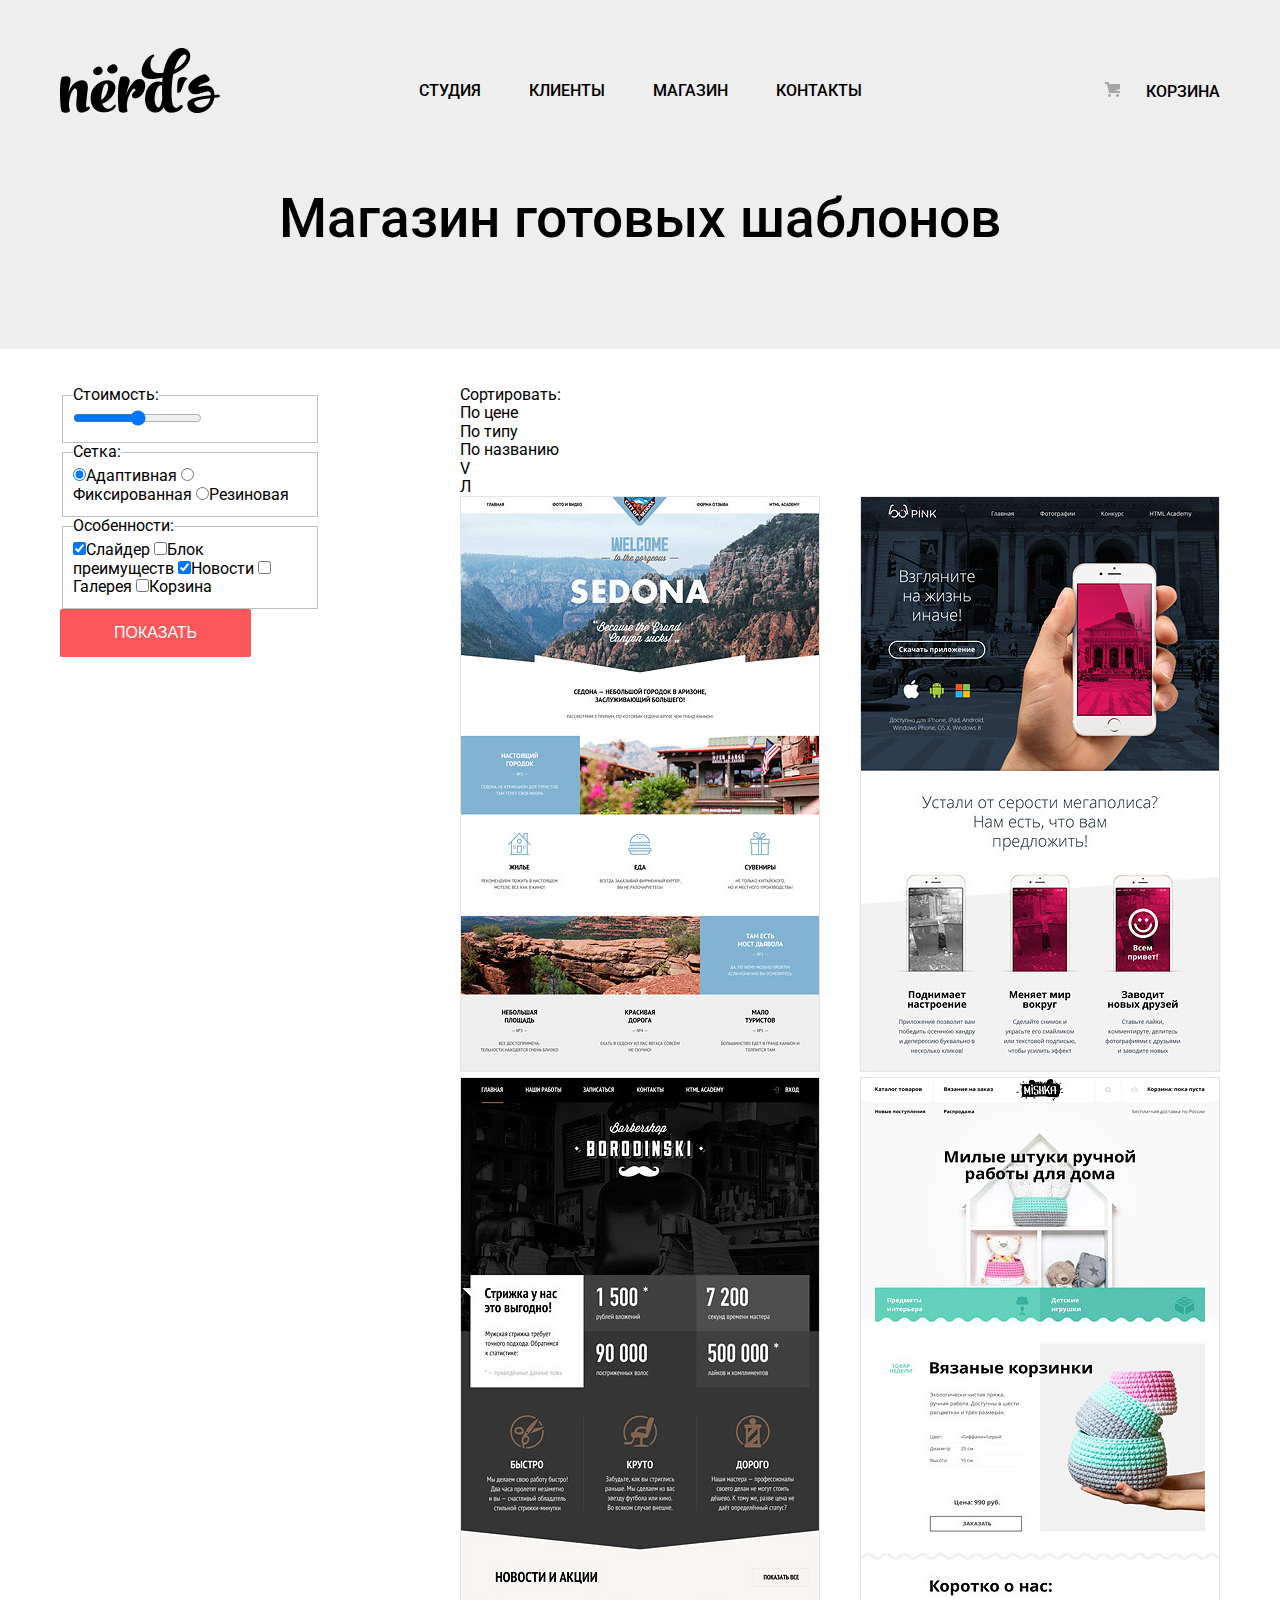
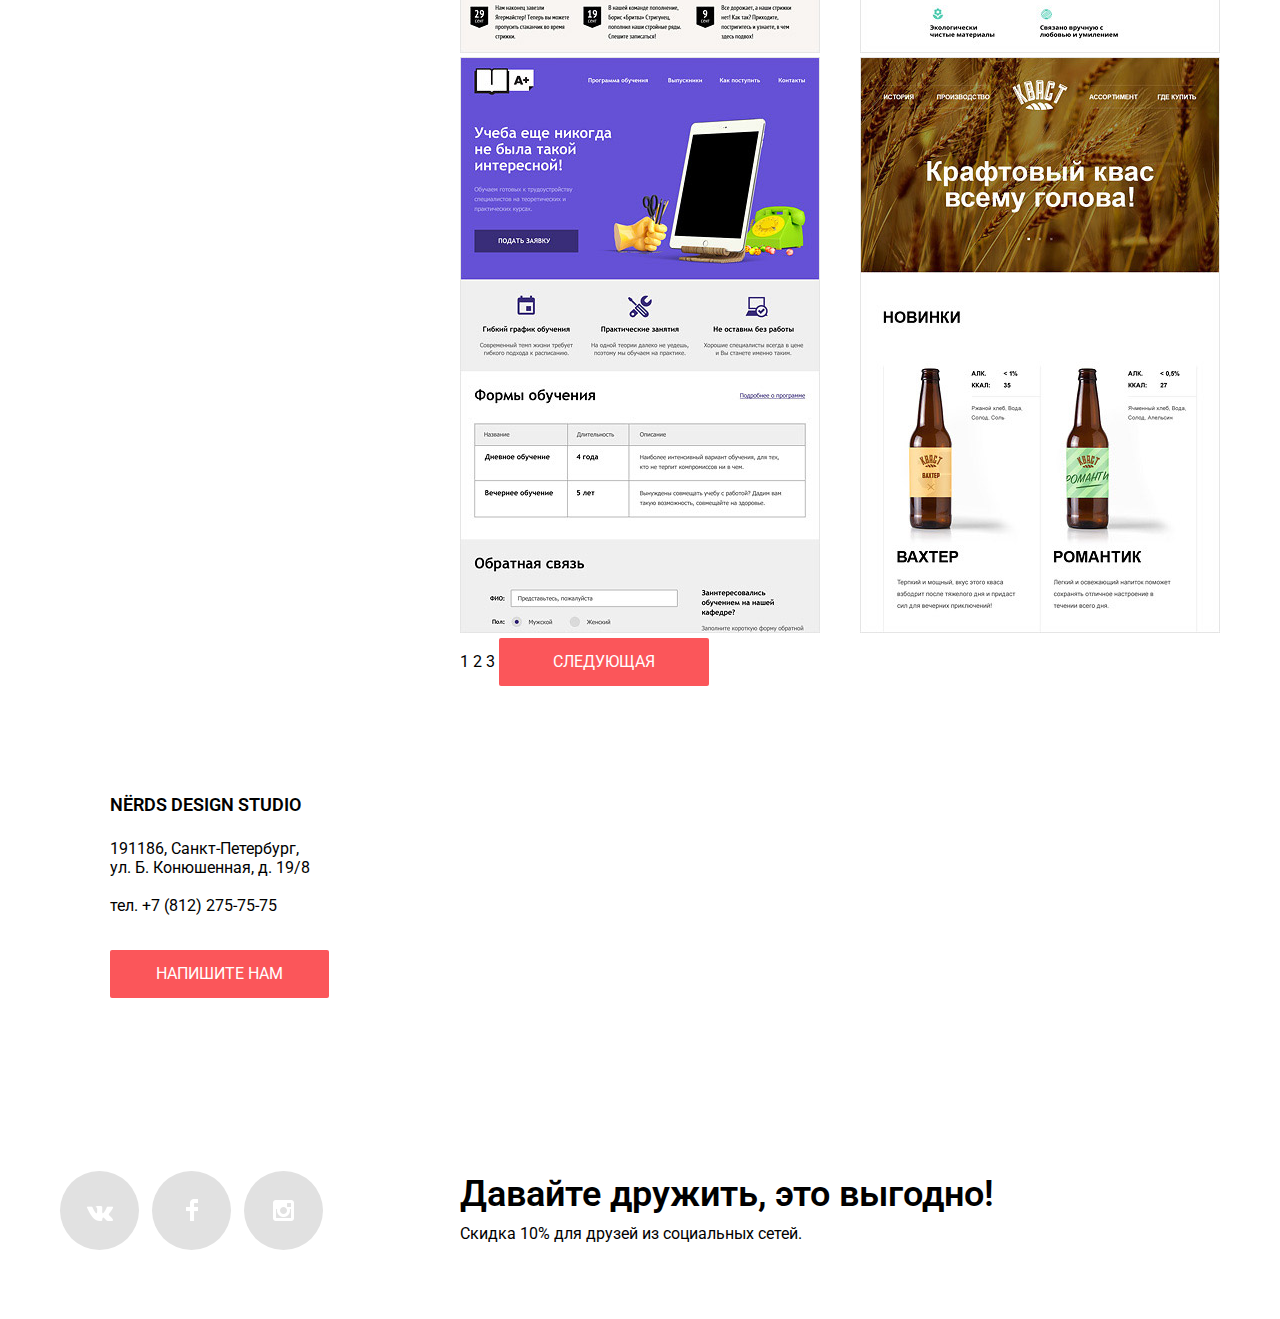
==== catalog.html @ 8d935230 "Catalog page added" ====
<!DOCTYPE html>
<html lang="ru">

<head>
  <meta charset="utf-8">
  <link href="https://fonts.googleapis.com/css?family=Roboto:400,500,600,700&amp;subset=cyrillic" rel="stylesheet">
  <link rel="stylesheet" href="css/normalize.css">
  <link rel="stylesheet" href="css/style.css">
  <title>HTML Academy: Нердс</title>
</head>

<body>
  <header class="main-header">
    <nav class="main-navigation container">
      <a class="main-logo" href="index.html">
          <img src="img/nerds-logo.png" width="160" height="65" alt="Логотип студии Nerds">
      </a>
      <ul class="site-navigation">
        <li><a href="#">Студия</a></li>
        <li><a href="#">Клиенты</a></li>
        <li><a href="catalog.html">Магазин</a></li>
        <li><a href="#">Контакты</a></li>
      </ul>
      <div class="user-navigation">
        <a class="cart" href="#" class="cart-link"><i class="sprite sprite-cart"></i>Корзина</a>
      </div>
    </nav>
    <h1 class="page-header">Магазин готовых шаблонов</h1>
  </header>

  <main class="container catalog">
    <h2 class="visually-hidden">Каталог</h2>

    <aside class="filters">
      <form class="filter-catalog" action="#" method="get">
        <div class="filter-price">
          <fieldset>
            <legend>
              Стоимость:
            </legend>
            <input type="range" multiple min="0" max="15000" step="10" value="200,400">
          </fieldset>
          <legend></legend>
        </div>

        <div class="filter-net">
          <fieldset>
            <legend>
              Сетка:
            </legend>
            <input type="radio" name="net" value="0" checked>Адаптивная
            <input type="radio" name="net" value="1">Фиксированная
            <input type="radio" name="net" value="2">Резиновая
          </fieldset>
        </div>

        <div class="filter-features">
          <fieldset>
            <legend>
              Особенности:
            </legend>
            <input type="checkbox" name="features" value="0" checked>Слайдер
            <input type="checkbox" name="features" value="1">Блок преимуществ
            <input type="checkbox" name="features" value="2" checked>Новости
            <input type="checkbox" name="features" value="3">Галерея
            <input type="checkbox" name="features" value="4">Корзина
          </fieldset>
        </div>

        <button class="button show-btn" type="submit">Показать</button>
      </form>
    </aside>

    <div class="shop-content">
      <section class="sorting">
        <span class="sorting-title">Сортировать:</span>
        <ul class="sorting-filters">
          <li><a class="active" href="#">По цене</a></li>
          <li><a href="#">По типу</a></li>
          <li><a href="#">По названию</a></li>
        </ul>
        <ul class="pickers">
          <li><a href="#">V<span class="visually-hidden">По возрастанию</span></a></li>
          <li><a href="#">Л<span class="visually-hidden">По убыванию</span></a></li>
        </ul>
      </section>

      <section class="layouts">
        <div class="layout-item">
          <div class="layout-pic">
            <img src="img/catalog/img-sedona.jpg" alt="Sedona" width="360" height="576">
          </div>
          <div class="layout-hover">
            <b class="layout-title">Sedona</b>
            <p>Информационный сайт для туристов</p>
            <a class="button layout-btn" href="#">9 900 руб.</a>
          </div>
        </div>

        <div class="layout-item">
          <div class="layout-pic">
            <img src="img/catalog/img-pink.jpg" alt="Pink App" width="360" height="576">
          </div>
          <div class="layout-hover">
            <b class="layout-title">Pink App</b>
            <p>Продуктовый лендинг приложения для iOS и Android</p>
            <a class="button layout-btn" href="#">9 900 руб.</a>
          </div>
        </div>

        <div class="layout-item">
          <div class="layout-pic">
            <img src="img/catalog/img-barbershop.jpg" alt="Barbershop" width="360" height="576">
          </div>
          <div class="layout-hover">
            <b class="layout-title">Barbershop</b>
            <p>Сайт салона красоты. Для мужчин, да</p>
            <a class="button layout-btn" href="#">9 900 руб.</a>
          </div>
        </div>

        <div class="layout-item">
          <div class="layout-pic">
            <img src="img/catalog/img-mishka.jpg" alt="Mishka" width="360" height="576">
          </div>
          <div class="layout-hover">
            <b class="layout-title">Mishka</b>
            <p>Интернет-магазин вязаных игрушек</p>
            <a class="button layout-btn" href="#">9 900 руб.</a>
          </div>
        </div>

        <div class="layout-item">
          <div class="layout-pic">
            <img src="img/catalog/img-aplus.jpg" alt="A Plus" width="360" height="576">
          </div>
          <div class="layout-hover">
            <b class="layout-title">A Plus</b>
            <p>Лендинг курсов повышения квалификации</p>
            <a class="button layout-btn" href="#">9 900 руб.</a>
          </div>
        </div>

        <div class="layout-item">
          <div class="layout-pic">
            <img src="img/catalog/img-kvast.jpg" alt="Kvast" width="360" height="576">
          </div>
          <div class="layout-hover">
            <b class="layout-title">Кваст</b>
            <p>Промо-сайт производителя крафтового кваса</p>
            <a class="button layout-btn" href="#">9 900 руб.</a>
          </div>
        </div>
      </section>

      <section class="paginator">
        <a class="nav-link page-active" href="#">1</a>
        <a class="nav-link" href="#">2</a>
        <a class="nav-link" href="#">3</a>
        <a class="button page-fwd" href="#">Следующая</a>
      </section>

    </div>
  </main>

  <section class="map">
    <div class="map-placeholder" id="map"></div>

    <div class="contacts-container container">
      <div class="contacts-block">
        <span class="studio-title">Nёrds design studio</span>
        <address>191186, Санкт-Петербург,<br> ул. Б. Конюшенная, д. 19/8</address>
        <a class="phone" href="tel:+78122757575">тел. +7 (812) 275-75-75</a>
        <!-- <button class="button contacts-btn" type="button">Напишите нам</button> -->
        <a href="#contacts-popup-form" class="button contacts-btn">Напишите нам</a>
      </div>
    </div>
  </section>

  <footer class="main-footer container">
    <section class="social">
      <div class="footer-social">
        <a class="social-btn social-btn-vk" href="#"><i class="sprite sprite-icon-vk"></i><span class="visually-hidden">Вконтакте</span></a>
        <a class="social-btn social-btn-fb" href="#"><i class="sprite sprite-icon-fb"></i><span class="visually-hidden">Facebook</span></a>
        <a class="social-btn social-btn-inst" href="#"><i class="sprite sprite-icon-insta"></i><span class="visually-hidden">Instagram</span></a>
      </div>
    </section>
    <section class="promo">
      <b class="promo-txt">Давайте дружить, это выгодно!</b> Скидка 10% для друзей из социальных сетей.
    </section>
  </footer>

  <div id="contacts-popup-form" class="contacts-popup-form">
    <a href="#map"><i class="sprite sprite-close-cross"></i>🞫</a>
  </div>

  <!-- Попап форма обратной связи -->
  <!-- <div class="contacts-popup">
    <div class="contacts-popup-form">
      <form action="#" method="post">
        <fieldset>
          <legend>Напишите нам</legend>
          <label for="exit">Закрыть окно
    <input type="button" id="exit" name="exit" value="exit">
  </label>
          <label for="name">Ваше имя
    <input type="text" id="name" name="name" placeholder="Представьтесь, пожалуйста" required>
  </label>
          <label for="e-mail">Ваш e-mail
    <input type="email" id="e-mail" name="email" placeholder="Для отправки ответа" required>
  </label>
          <label for="comment">Текст письма
    <textarea id="comment" name="comment" rows="6" placeholder="В свободной форме" required></textarea>
  </label>
        </fieldset>
        <label for="send">
  <button class="button" type="submit" id="send" name="submit">Отправить</button>
  </label>
      </form>
    </div>
  </div> -->

  <!-- <script src="http://api-maps.yandex.ru/2.1/?lang=ru_RU" type="text/javascript"></script>
  <script>
    ymaps.ready(function() {
      var myMap = new ymaps.Map('map', {
          center: [59.938650, 30.323280],
          zoom: 17
        }, {}),

        myPlacemark = new ymaps.Placemark(myMap.getCenter(), {
          hintContent: 'Nёrds design studio'
        }, {
          // Опции.
          // Необходимо указать данный тип макета.
          iconLayout: 'default#image',
          // Своё изображение иконки метки.
          iconImageHref: 'img/main/map-marker.png',
          // Размеры метки.
          iconImageSize: [231, 190],
          // Смещение левого верхнего угла иконки относительно
          // её "ножки" (точки привязки).
          iconImageOffset: [-49, -190]
        });

      myMap.geoObjects
        .add(myPlacemark);
    });
  </script> -->

</body>

</html>
---- css/style.css ----
html {
  box-sizing: border-box;
  font-family: "Roboto", "Arial", sans-serif;
  font-size: 16px;
}

html, body {
  margin: 0;
  padding: 0;
}

*, *:before, *:after {
  box-sizing: inherit;
  margin: 0;
  padding: 0;
  list-style: none;
}

a {
  text-decoration: none;
  color: #000000;
}

.visually-hidden {
  position: absolute;
  overflow: hidden;
  clip: rect(0 0 0 0);
  height: 1px;
  width: 1px;
  margin: -1px;
  padding: 0;
  border: 0;
}

.sprite {
    background-image: url(../img/spritesheet.png);
    background-repeat: no-repeat;
    display: inline-block;
}

.sprite-cart {
    width: 15px;
    height: 15px;
    background-position: -5px -5px;
}

.sprite-close-cross {
    width: 21px;
    height: 21px;
    background-position: -30px -5px;
}

.sprite-icon-fb {
    width: 12px;
    height: 22px;
    background-position: -5px -36px;
}

.sprite-icon-insta {
    width: 21px;
    height: 21px;
    background-position: -27px -36px;
}

.sprite-icon-vk {
    width: 26px;
    height: 15px;
    background-position: -61px -5px;
}

.container {
  width: 1200px;
  padding: 0 20px;
  margin: 0 auto;
}

.button {
  display: inline-block;
  padding: 15px 54px;
  border-radius: 2px;
  background-color: #fb565a;
  text-transform: uppercase;
  color: #ffffff;
  border: none;
  line-height: 18px;
}

.button:hover {
  background-color: #e74246;
}

.button:focus {
  background-color: #d7373b;
  color: rgba(255, 255, 255, 0.3);
  box-shadow: 0 1px 2px #c13135 inset;
}

.main-header {
  background-color: #eeeeee;
  padding-top: 48px;
}

.main-navigation {
  display: flex;
  align-items: stretch;
}

.main-logo {
  display: block;
  width: 280px;
}

.main-logo:hover {
  opacity: .8;
}

.main-logo:focus {
  opacity: .3;
}

.site-navigation {
  width: 600px;
  text-align: center;
  padding-top: 34px;
}

.site-navigation li {
  display: inline-block;
  margin: 0;
  padding: 0 22px;
}

.site-navigation a {
  text-transform: uppercase;
  font-weight: 500;
}

.site-navigation a:hover {
  color: #fb565a;
}

.site-navigation a:focus {
  color: rgba(0, 0, 0, 0.3);
}

.user-navigation {
  width: 280px;
  text-align: right;
  padding-top: 34px;
}

.user-navigation a {
  text-transform: uppercase;
  font-weight: 500;
}

.user-navigation .sprite-cart {
  margin-right: 26px;
}

.hero {
  background-color: #eeeeee;
  margin-bottom: 84px;
}

.slider {
  height: 426px;
  position: relative;
}

.slide-text {
  max-width: 400px;
  padding-top: 74px;
  line-height: 1.5;
}

.slide-text p {
  margin-bottom: 42px;
}

.slide-title {
  display: block;
  font-size: 55px;
  line-height: 1;
  padding-bottom: 26px;
  font-weight: 500;
}

.slider-item {
  height: 426px;
  background-repeat: no-repeat;
  /*display: none;*/
}

.slide-math, .slide-hardcore {
  display: none;
}

.slider-item:target {
  display: block;
}

.slide-design {
  background-image: url(../img/main/slide-design.png);
  background-position: right 31px bottom;
}

.slide-math {
  background-image: url(../img/main/slide-math.png);
  background-position: right 31px bottom;
}

.slide-hardcore {
  background-image: url(../img/main/slide-hardcore.png);
  background-position: right 31px bottom;
}

.slider-controls {
  display: none;
  /*position: absolute;
  left: 0;
  top:0;*/
}

.services-title {
  font-size: 24px;
  line-height: 1.25;
  text-transform: uppercase;
  margin-top: 20px;
}

.services-txt {
  line-height: 1.5;
  margin-top: 17px;
  padding-bottom: 31px;
}

.services-list {
  display: flex;
  align-items: stretch;
  border-bottom: 2px solid #eeeeee;
  padding-bottom: 80px;
  margin-bottom: 40px;
}

.service-item {
  width: 300px;
  margin-right: 100px;
}

.service-item:last-child {
  margin-right: 0;
}

.order-btn {
  padding: 16px 40px;
}

.service-applications .order-btn {
  background-color: #00ca74;
}

.service-applications .order-btn:hover {
  background-color: #00bc6c;
}

.service-applications .order-btn:focus {
  background-color: #00aa62;
  color: rgba(255, 255, 255, 0.3);
  box-shadow: 0 1px 2px #009958 inset;
}

.service-presentations .order-btn {
  background-color: #efc84a;
}

.service-presentations .order-btn:hover {
  background-color: #eab534;
}

.service-presentations .order-btn:focus {
  background-color: #e5a722;
  color: rgba(255, 255, 255, 0.3);
  box-shadow: 0 1px 2px #ce961f inset;
}

.info {
  display: flex;
  padding-bottom: 74px;
  border-bottom: 2px solid #eeeeee;
}

.studio-img {
  width: 360px;
}

.studio-txt {
  padding-top: 34px;
  width: 800px;
}

.info-nerds {
  font-size: 45px;
  line-height: 1;
  font-weight: 500;
}

.info-txt {
  padding: 37px 0 38px;
  line-height: 1.5;
}

.orders {
  line-height: 1.5;
  text-transform: uppercase;
  font-weight: 600;
  font-size: 16px;
}

.list-item {
  line-height: 1.5;
  margin-top: 24px;
}

.list-item::before {
  content: "";
  display: inline-block;
  width: 25px;
  height: 2px;
  background: #fb565a;
  margin-right: 11px;
  vertical-align: middle;
}

.accuracy {
  display: block;
  padding-top: 34px;
  text-align: center;
  line-height: 1.5;
  font-weight: 600;
  text-transform: uppercase;
}

.percentage {
  font-size: 45px;
  font-weight: 600;
}

.percentage sup {
  font-size: 28px;
}

.advantages {
  display: flex;
  padding-top: 38px;
}

.advantage-item {
  width: 33%;
}

.advantage-txt {
  display: block;
  padding-top: 16px;
  line-height: 1;
}

.percentage {
  display: block;
}

.partners {
  padding: 47px 0 39px 0;
  border-bottom: 2px solid #eeeeee;
  margin-bottom: 80px;
}

.partners-list {
  display: flex;
}

.partners-item {
  width: 25%;
  text-align: center;
}

.partners-item a {
  opacity: .2;
}

.partners-item a:hover {
  opacity: 1;
}

.partners-item a:focus {
  opacity: .1;
}

.map {
  position: relative;
  height: 416px;
  margin-bottom: 69px;
}

.map-placeholder {
  height: 416px;
}

.contacts-container {
  position: absolute;
  left: 0;
  top: 54px;
  bottom: 54px;
  margin-left: 50%;
  transform: translateX(-50%);
}

.contacts-block {
  width: 319px;
  height: 308px;
  background: #ffffff;
  padding: 50px;
}

.main-footer {
  display: flex;
  margin-bottom: 69px;
}

.social {
  width: 400px;
}

.social-btn {
  display: inline-block;
  background-color: #e1e1e1;
  width: 79px;
  height: 79px;
  border-radius: 50%;
  text-align: center;
  line-height: 89px;
  margin-right: 9px;
}

.social-btn:hover {
  background-color: #e74246;
}

.social-btn:focus {
  background-color: #e74246;
  box-shadow: 0 1px 2px #c13135 inset;
}

.social-btn:focus .sprite {
  opacity: .3;
}

.promo {
  width: 760px;
  padding-top: 5px;
}

.promo-txt {
  display: block;
  font-size: 36px;
  line-height: 1;
  font-weight: 600;
  padding-bottom: 13px;
}

.studio-title {
  display: block;
  font-size: 18px;
  line-height: 1.7;
  text-transform: uppercase;
  font-weight: 600;
  margin-bottom: 20px;
}

.contacts-block address {
  font-style: normal;
  margin-bottom: 20px;
}

.contacts-btn {
  padding: 15px;
  text-align: center;
  display: block;
  margin-top: 35px;
}

.contacts-popup-form {
  position: fixed;
  left: 50%;
  top: 50%;
  transform: translate(-50%, -50%);
  width: 500px;
  height: 300px;
  background: #ffffff;
  box-shadow: 0 0 10px rgba(0,0,0,0.3);
  display: none;
}

.contacts-popup-form:target {
  display: block;
}

/* Каталог */

.page-header {
  font-size: 55px;
  line-height: 1;
  font-weight: 500;
  background-color: #eeeeee;
  padding: 37px 0 103px;
  text-align: center;
}

.catalog {
  display: flex;
}

.filters {
  width: 260px;
  margin-right: 140px;
}

.shop-content {
  width: 760px;
}

.layouts {
  display: flex;
  flex-direction: row;
  justify-content: space-between;
  flex-wrap: wrap;
}

.layout-item {
  width: 360px;
}

.layout-hover {
  display: none;
}
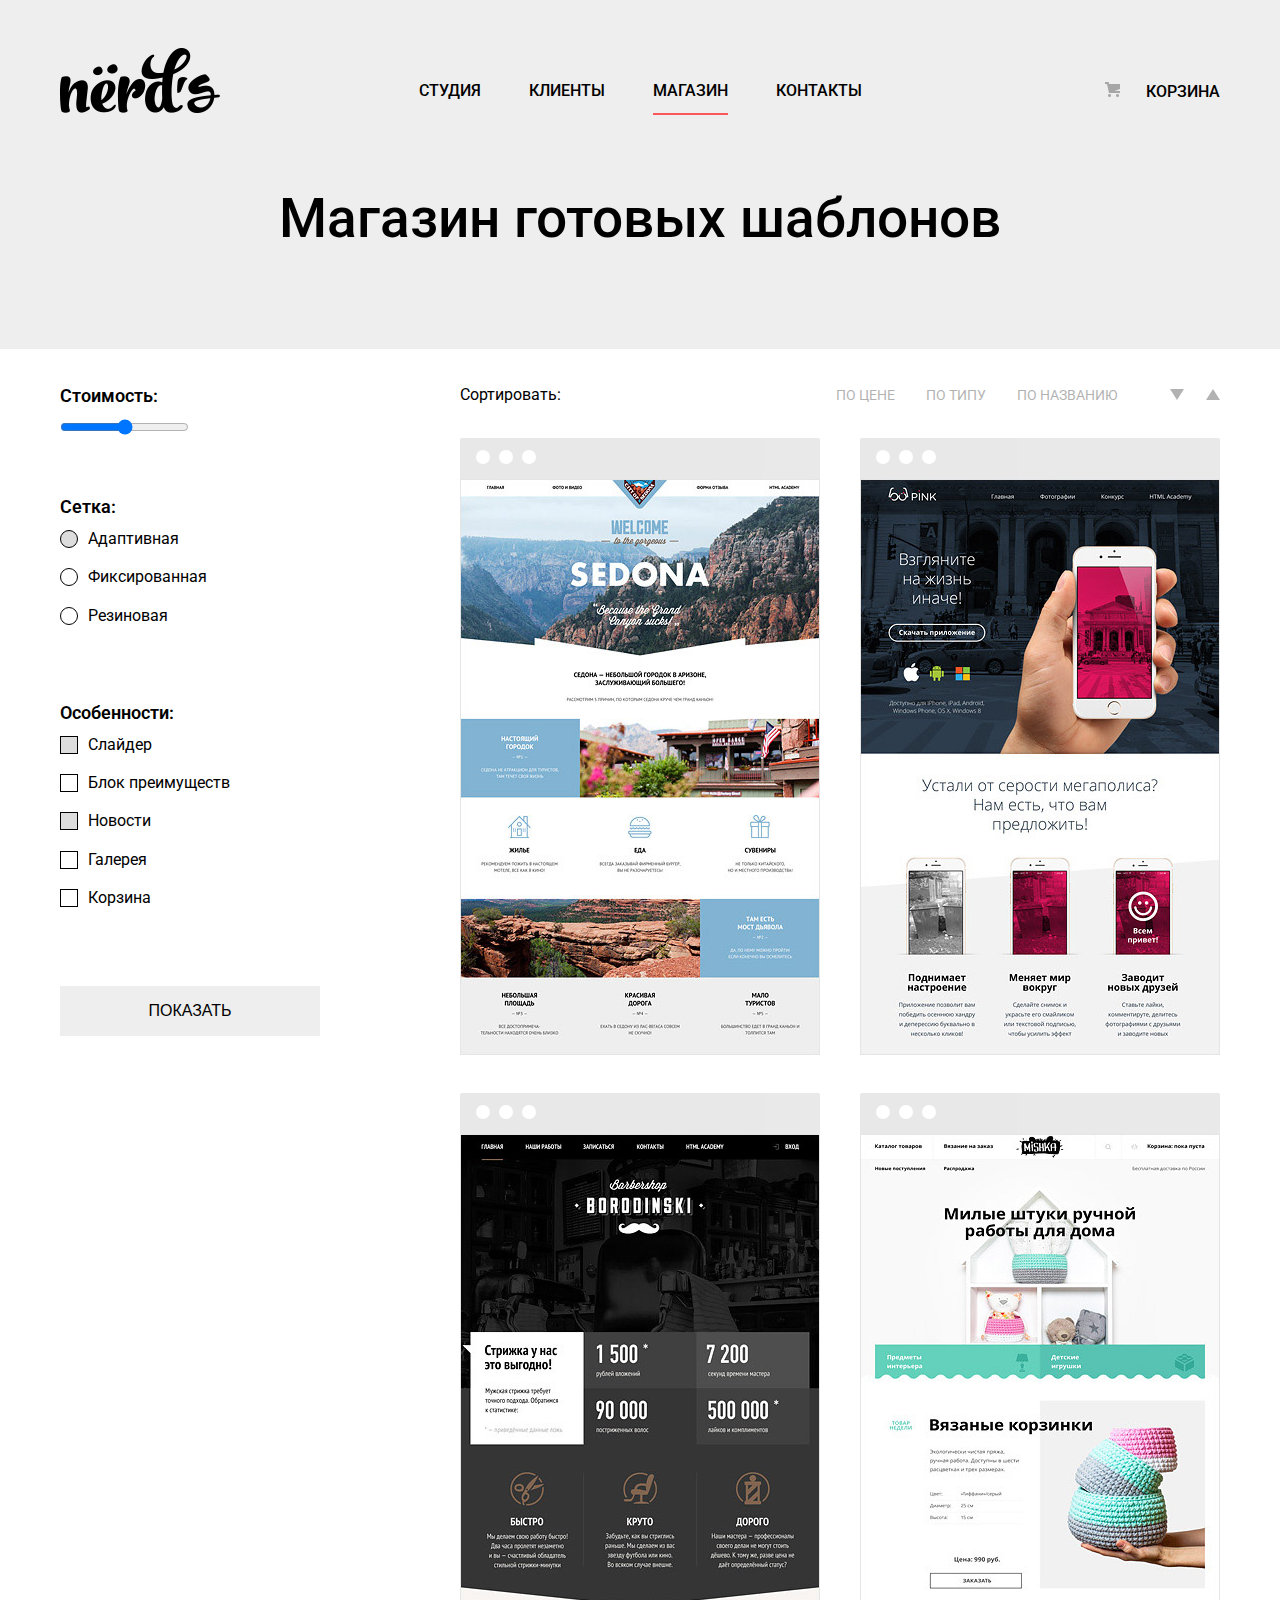
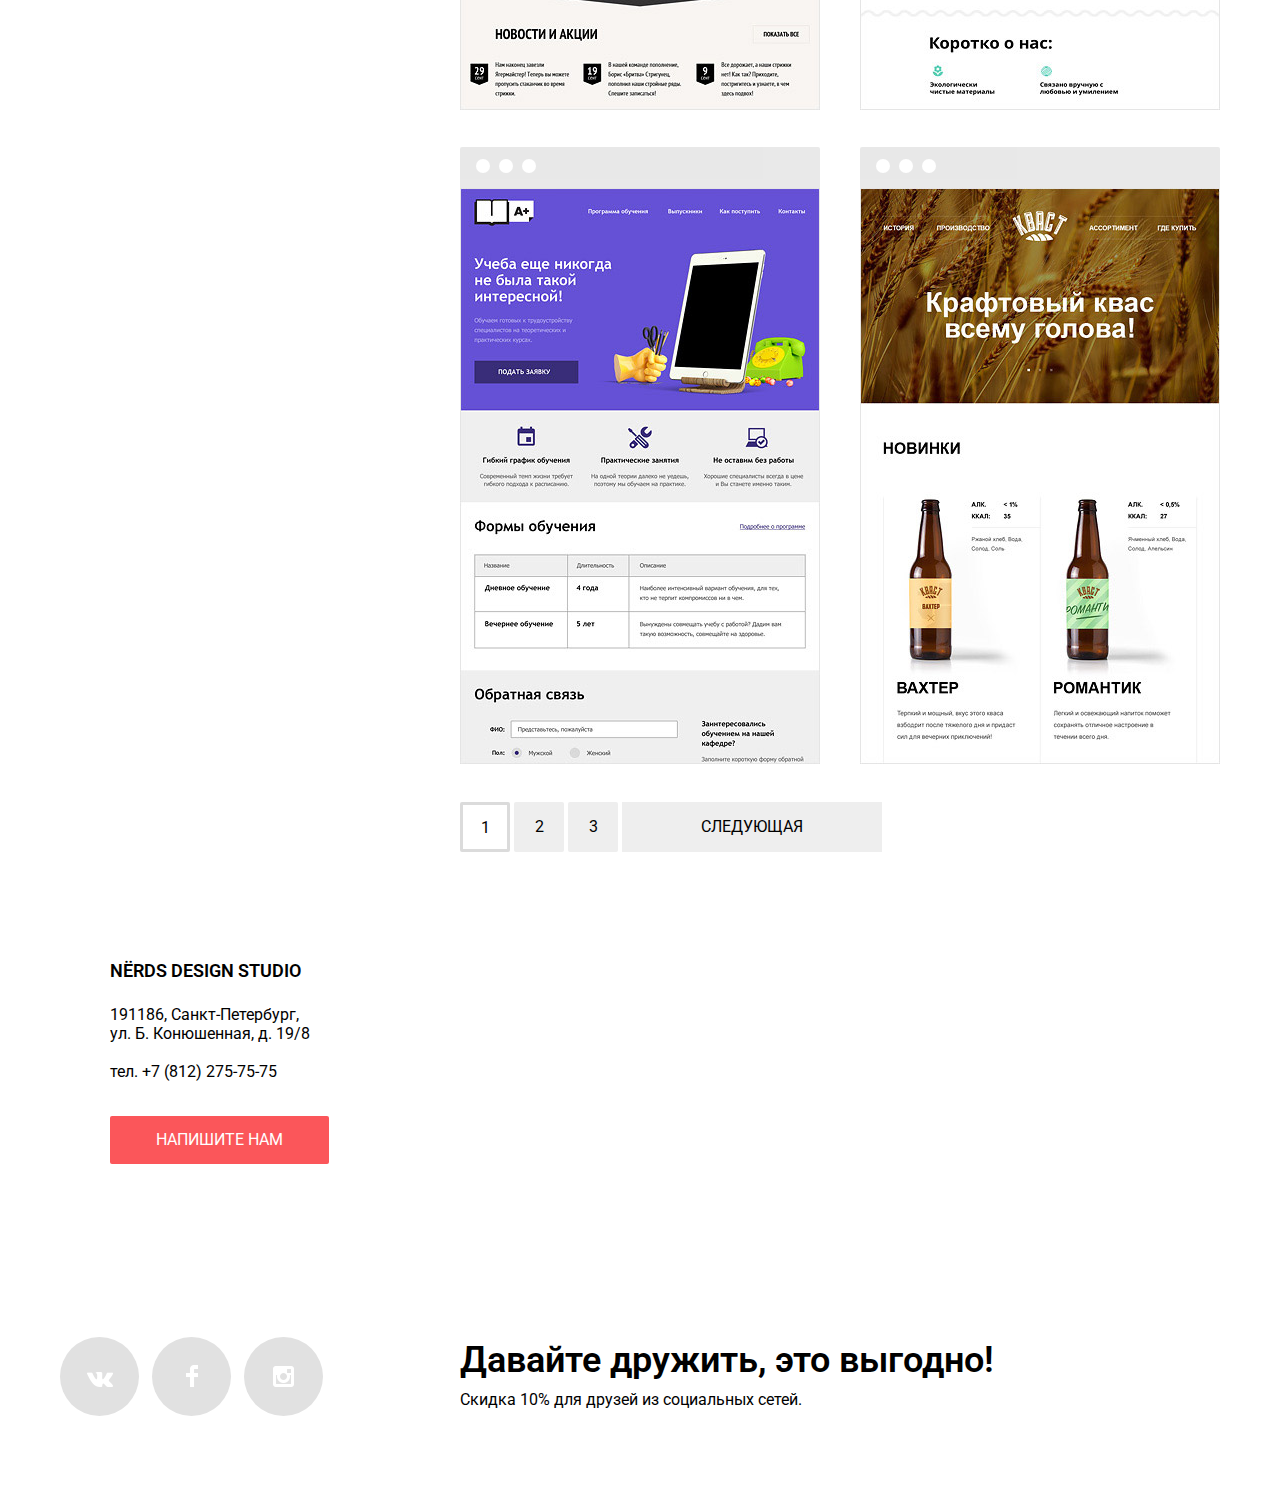
==== commit 6793469b: "Added some styles for Catalog page" ====
--- a/catalog.html
+++ b/catalog.html
@@ -13,12 +13,12 @@
   <header class="main-header">
     <nav class="main-navigation container">
       <a class="main-logo" href="index.html">
-          <img src="img/nerds-logo.png" width="160" height="65" alt="Логотип студии Nerds">
+        <img src="img/nerds-logo.png" width="160" height="65" alt="Логотип студии Nerds">
       </a>
       <ul class="site-navigation">
         <li><a href="#">Студия</a></li>
         <li><a href="#">Клиенты</a></li>
-        <li><a href="catalog.html">Магазин</a></li>
+        <li><a href="catalog.html" class="active-page">Магазин</a></li>
         <li><a href="#">Контакты</a></li>
       </ul>
       <div class="user-navigation">
@@ -33,61 +33,51 @@
 
     <aside class="filters">
       <form class="filter-catalog" action="#" method="get">
-        <div class="filter-price">
-          <fieldset>
-            <legend>
-              Стоимость:
-            </legend>
-            <input type="range" multiple min="0" max="15000" step="10" value="200,400">
-          </fieldset>
-          <legend></legend>
-        </div>
-
-        <div class="filter-net">
-          <fieldset>
-            <legend>
-              Сетка:
-            </legend>
-            <input type="radio" name="net" value="0" checked>Адаптивная
-            <input type="radio" name="net" value="1">Фиксированная
-            <input type="radio" name="net" value="2">Резиновая
-          </fieldset>
-        </div>
-
-        <div class="filter-features">
-          <fieldset>
-            <legend>
-              Особенности:
-            </legend>
-            <input type="checkbox" name="features" value="0" checked>Слайдер
-            <input type="checkbox" name="features" value="1">Блок преимуществ
-            <input type="checkbox" name="features" value="2" checked>Новости
-            <input type="checkbox" name="features" value="3">Галерея
-            <input type="checkbox" name="features" value="4">Корзина
-          </fieldset>
-        </div>
-
-        <button class="button show-btn" type="submit">Показать</button>
+        <fieldset class="filter-price">
+          <legend>Стоимость:</legend>
+          <input type="range" multiple min="0" max="15000" step="10" value="200,400">
+        </fieldset>
+
+        <fieldset class="filter-net">
+          <legend>Сетка:</legend>
+          <label><input type="radio" name="net" value="0" checked><span class="paddle"></span>Адаптивная</label>
+          <label><input type="radio" name="net" value="1"><span class="paddle"></span>Фиксированная</label>
+          <label><input type="radio" name="net" value="2"><span class="paddle"></span>Резиновая</label>
+        </fieldset>
+
+        <fieldset class="filter-features">
+          <legend>Особенности:</legend>
+          <label><input type="checkbox" name="features" value="0" checked><span class="paddle"></span>Слайдер</label>
+          <label><input type="checkbox" name="features" value="1"><span class="paddle"></span>Блок преимуществ</label>
+          <label><input type="checkbox" name="features" value="2" checked><span class="paddle"></span>Новости</label>
+          <label><input type="checkbox" name="features" value="3"><span class="paddle"></span>Галерея</label>
+          <label><input type="checkbox" name="features" value="4"><span class="paddle"></span>Корзина</label>
+        </fieldset>
+
+        <button class="form-btn" type="submit">Показать</button>
       </form>
     </aside>
 
     <div class="shop-content">
       <section class="sorting">
-        <span class="sorting-title">Сортировать:</span>
-        <ul class="sorting-filters">
-          <li><a class="active" href="#">По цене</a></li>
-          <li><a href="#">По типу</a></li>
-          <li><a href="#">По названию</a></li>
-        </ul>
-        <ul class="pickers">
-          <li><a href="#">V<span class="visually-hidden">По возрастанию</span></a></li>
-          <li><a href="#">Л<span class="visually-hidden">По убыванию</span></a></li>
-        </ul>
+        <div class="sorting-title">Сортировать:</div>
+        <div>
+          <ul class="sorting-filters">
+            <li><a class="active" href="#">По цене</a></li>
+            <li><a href="#">По типу</a></li>
+            <li><a href="#">По названию</a></li>
+          </ul>
+          <ul class="pickers">
+            <li><a href="#"><span class="arrow-down"></span><span class="visually-hidden">По возрастанию</span></a></li>
+            <li><a href="#"><span class="arrow-up"></span><span class="visually-hidden">По убыванию</span></a></li>
+          </ul>
+        </div>
       </section>
 
       <section class="layouts">
         <div class="layout-item">
           <div class="layout-pic">
+            <div class="layout-window"><span></span><span></span><span></span></div>
             <img src="img/catalog/img-sedona.jpg" alt="Sedona" width="360" height="576">
           </div>
           <div class="layout-hover">
@@ -99,6 +89,7 @@
 
         <div class="layout-item">
           <div class="layout-pic">
+            <div class="layout-window"><span></span><span></span><span></span></div>
             <img src="img/catalog/img-pink.jpg" alt="Pink App" width="360" height="576">
           </div>
           <div class="layout-hover">
@@ -110,6 +101,7 @@
 
         <div class="layout-item">
           <div class="layout-pic">
+            <div class="layout-window"><span></span><span></span><span></span></div>
             <img src="img/catalog/img-barbershop.jpg" alt="Barbershop" width="360" height="576">
           </div>
           <div class="layout-hover">
@@ -121,6 +113,7 @@
 
         <div class="layout-item">
           <div class="layout-pic">
+            <div class="layout-window"><span></span><span></span><span></span></div>
             <img src="img/catalog/img-mishka.jpg" alt="Mishka" width="360" height="576">
           </div>
           <div class="layout-hover">
@@ -132,6 +125,7 @@
 
         <div class="layout-item">
           <div class="layout-pic">
+            <div class="layout-window"><span></span><span></span><span></span></div>
             <img src="img/catalog/img-aplus.jpg" alt="A Plus" width="360" height="576">
           </div>
           <div class="layout-hover">
@@ -143,6 +137,7 @@
 
         <div class="layout-item">
           <div class="layout-pic">
+            <div class="layout-window"><span></span><span></span><span></span></div>
             <img src="img/catalog/img-kvast.jpg" alt="Kvast" width="360" height="576">
           </div>
           <div class="layout-hover">
@@ -154,10 +149,10 @@
       </section>
 
       <section class="paginator">
-        <a class="nav-link page-active" href="#">1</a>
-        <a class="nav-link" href="#">2</a>
-        <a class="nav-link" href="#">3</a>
-        <a class="button page-fwd" href="#">Следующая</a>
+        <a class="nav-link form-btn active" href="#">1</a>
+        <a class="nav-link form-btn" href="#">2</a>
+        <a class="nav-link form-btn" href="#">3</a>
+        <a class="nav-link-next form-btn" href="#">Следующая</a>
       </section>
 
     </div>
@@ -182,7 +177,8 @@
       <div class="footer-social">
         <a class="social-btn social-btn-vk" href="#"><i class="sprite sprite-icon-vk"></i><span class="visually-hidden">Вконтакте</span></a>
         <a class="social-btn social-btn-fb" href="#"><i class="sprite sprite-icon-fb"></i><span class="visually-hidden">Facebook</span></a>
-        <a class="social-btn social-btn-inst" href="#"><i class="sprite sprite-icon-insta"></i><span class="visually-hidden">Instagram</span></a>
+        <a class="social-btn social-btn-inst" href="#"><i class="sprite sprite-icon-insta"></i><span
+        class="visually-hidden">Instagram</span></a>
       </div>
     </section>
     <section class="promo">
@@ -196,57 +192,57 @@
 
   <!-- Попап форма обратной связи -->
   <!-- <div class="contacts-popup">
-    <div class="contacts-popup-form">
-      <form action="#" method="post">
-        <fieldset>
-          <legend>Напишите нам</legend>
-          <label for="exit">Закрыть окно
-    <input type="button" id="exit" name="exit" value="exit">
-  </label>
-          <label for="name">Ваше имя
-    <input type="text" id="name" name="name" placeholder="Представьтесь, пожалуйста" required>
-  </label>
-          <label for="e-mail">Ваш e-mail
-    <input type="email" id="e-mail" name="email" placeholder="Для отправки ответа" required>
-  </label>
-          <label for="comment">Текст письма
-    <textarea id="comment" name="comment" rows="6" placeholder="В свободной форме" required></textarea>
-  </label>
-        </fieldset>
-        <label for="send">
-  <button class="button" type="submit" id="send" name="submit">Отправить</button>
-  </label>
-      </form>
-    </div>
-  </div> -->
+  <div class="contacts-popup-form">
+    <form action="#" method="post">
+      <fieldset>
+        <legend>Напишите нам</legend>
+        <label for="exit">Закрыть окно
+  <input type="button" id="exit" name="exit" value="exit">
+</label>
+        <label for="name">Ваше имя
+  <input type="text" id="name" name="name" placeholder="Представьтесь, пожалуйста" required>
+</label>
+        <label for="e-mail">Ваш e-mail
+  <input type="email" id="e-mail" name="email" placeholder="Для отправки ответа" required>
+</label>
+        <label for="comment">Текст письма
+  <textarea id="comment" name="comment" rows="6" placeholder="В свободной форме" required></textarea>
+</label>
+      </fieldset>
+      <label for="send">
+<button class="button" type="submit" id="send" name="submit">Отправить</button>
+</label>
+    </form>
+  </div>
+</div> -->
 
   <!-- <script src="http://api-maps.yandex.ru/2.1/?lang=ru_RU" type="text/javascript"></script>
-  <script>
-    ymaps.ready(function() {
-      var myMap = new ymaps.Map('map', {
-          center: [59.938650, 30.323280],
-          zoom: 17
-        }, {}),
-
-        myPlacemark = new ymaps.Placemark(myMap.getCenter(), {
-          hintContent: 'Nёrds design studio'
-        }, {
-          // Опции.
-          // Необходимо указать данный тип макета.
-          iconLayout: 'default#image',
-          // Своё изображение иконки метки.
-          iconImageHref: 'img/main/map-marker.png',
-          // Размеры метки.
-          iconImageSize: [231, 190],
-          // Смещение левого верхнего угла иконки относительно
-          // её "ножки" (точки привязки).
-          iconImageOffset: [-49, -190]
-        });
-
-      myMap.geoObjects
-        .add(myPlacemark);
-    });
-  </script> -->
+<script>
+  ymaps.ready(function() {
+    var myMap = new ymaps.Map('map', {
+        center: [59.938650, 30.323280],
+        zoom: 17
+      }, {}),
+
+      myPlacemark = new ymaps.Placemark(myMap.getCenter(), {
+        hintContent: 'Nёrds design studio'
+      }, {
+        // Опции.
+        // Необходимо указать данный тип макета.
+        iconLayout: 'default#image',
+        // Своё изображение иконки метки.
+        iconImageHref: 'img/main/map-marker.png',
+        // Размеры метки.
+        iconImageSize: [231, 190],
+        // Смещение левого верхнего угла иконки относительно
+        // её "ножки" (точки привязки).
+        iconImageOffset: [-49, -190]
+      });
+
+    myMap.geoObjects
+      .add(myPlacemark);
+  });
+</script> -->
 
 </body>
 
--- a/css/style.css
+++ b/css/style.css
@@ -33,9 +33,9 @@
 }
 
 .sprite {
-    background-image: url(../img/spritesheet.png);
-    background-repeat: no-repeat;
-    display: inline-block;
+  background-image: url(../img/spritesheet.png);
+  background-repeat: no-repeat;
+  display: inline-block;
 }
 
 .sprite-cart {
@@ -44,28 +44,52 @@
     background-position: -5px -5px;
 }
 
+.sprite-checkbox-off {
+    width: 23px;
+    height: 23px;
+    background-position: -30px -5px;
+}
+
+.sprite-checkbox-on {
+    width: 27px;
+    height: 23px;
+    background-position: -63px -5px;
+}
+
 .sprite-close-cross {
     width: 21px;
     height: 21px;
-    background-position: -30px -5px;
+    background-position: -5px -38px;
 }
 
 .sprite-icon-fb {
     width: 12px;
     height: 22px;
-    background-position: -5px -36px;
+    background-position: -36px -38px;
 }
 
 .sprite-icon-insta {
     width: 21px;
     height: 21px;
-    background-position: -27px -36px;
+    background-position: -58px -38px;
 }
 
 .sprite-icon-vk {
     width: 26px;
     height: 15px;
-    background-position: -61px -5px;
+    background-position: -58px -69px;
+}
+
+.sprite-radio-off {
+    width: 25px;
+    height: 25px;
+    background-position: -100px -5px;
+}
+
+.sprite-radio-on {
+    width: 25px;
+    height: 25px;
+    background-position: -94px -40px;
 }
 
 .container {
@@ -127,12 +151,19 @@
 .site-navigation li {
   display: inline-block;
   margin: 0;
-  padding: 0 22px;
+
 }
 
 .site-navigation a {
+  display: block;
+  margin: 0 22px;
+  padding-bottom: 13px;
   text-transform: uppercase;
   font-weight: 500;
+}
+
+.site-navigation .active-page {
+  border-bottom: 2px solid #fb565a;
 }
 
 .site-navigation a:hover {
@@ -497,7 +528,7 @@
   width: 500px;
   height: 300px;
   background: #ffffff;
-  box-shadow: 0 0 10px rgba(0,0,0,0.3);
+  box-shadow: 0 0 10px rgba(0, 0, 0, 0.3);
   display: none;
 }
 
@@ -525,8 +556,185 @@
   margin-right: 140px;
 }
 
+.filter-catalog fieldset {
+  border: none;
+  padding: 0;
+  margin: 0 0 58px;
+}
+
+.filter-catalog legend {
+  font-weight: 600;
+  font-size: 18px;
+  margin-bottom: 12px;
+}
+
+.filter-catalog label {
+  display: block;
+  margin-bottom: 20px;
+}
+
+.filter-catalog .form-btn {
+  width: 100%;
+  text-align: center;
+}
+
+input[type=checkbox] {
+  visibility: hidden;
+  opacity: 0;
+  position: absolute;
+  z-index: -1;
+}
+
+input[type=checkbox] ~ .paddle {
+  display: inline-block;
+  vertical-align: top;
+  width: 18px;
+  height: 18px;
+  border: 1px solid #000;
+  margin-right: 10px;
+}
+
+input[type=checkbox]:checked ~ .paddle {
+  background: #ddd;
+}
+
+input[type=radio] {
+  visibility: hidden;
+  opacity: 0;
+  position: absolute;
+  z-index: -1;
+}
+
+input[type=radio] ~ .paddle {
+  display: inline-block;
+  vertical-align: top;
+  width: 18px;
+  height: 18px;
+  border: 1px solid #000;
+  margin-right: 10px;
+  border-radius: 50%;
+}
+
+input[type=radio]:checked ~ .paddle {
+  background: #ddd;
+}
+
+.form-btn {
+  display: inline-block;
+  vertical-align: middle;
+  color: #000000;
+  background-color: #eeeeee;
+  height: 50px;
+  line-height: 50px;
+  text-transform: uppercase;
+  border: none;
+  /*padding: 0 54px;*/
+}
+
+.form-btn:hover {
+  color: #000000;
+  background-color: #dfdfdf;
+}
+
+.form-btn:focus,
+.form-btn:active {
+  color: #000000;
+  background-color: #d5d5d5;
+  box-shadow: 0 3px 3px #bfbfbf inset;
+}
+
+.nav-link {
+  border-radius: 2px;
+  width: 50px;
+  height: 50px;
+  line-height: 50px;
+  text-align: center;
+}
+
+.nav-link.active {
+  background-color: #ffffff;
+  border: 3px solid #dbdbdb;
+  line-height: 45px;
+}
+
+.nav-link-next {
+  padding: 0 79px;
+}
+
 .shop-content {
   width: 760px;
+}
+
+.sorting {
+  display: flex;
+  flex-direction: row;
+  justify-content: space-between;
+  margin-bottom: 34px;
+}
+
+.sorting-filters {
+  display: inline-block;
+  margin-right: 30px;
+}
+
+.sorting-filters li {
+  display: inline-block;
+  margin-left: 27px;
+}
+
+.sorting-filters a {
+  text-transform: uppercase;
+  font-size: 14px;
+  opacity: .3;
+}
+
+.sorting-filters a:hover {
+  opacity: .6;
+}
+
+.sorting-filters a:active,
+.sorting-filters a:focus {
+  opacity: 1;
+}
+
+.pickers {
+  display: inline-block;
+}
+
+.pickers li {
+  display: inline-block;
+  margin-left: 18px;
+}
+
+.pickers a {
+  opacity: .3;
+}
+
+.pickers a:hover {
+  opacity: .6;
+}
+
+.pickers a:active,
+.pickers a:focus {
+  opacity: 1;
+}
+
+.arrow-up {
+  display: inline-block;
+  width: 0;
+  height: 0;
+  border-left: 7px solid transparent;
+  border-right: 7px solid transparent;
+  border-bottom: 11px solid;
+}
+
+.arrow-down {
+  display: inline-block;
+  width: 0;
+  height: 0;
+  border-left: 7px solid transparent;
+  border-right: 7px solid transparent;
+  border-top: 11px solid;
 }
 
 .layouts {
@@ -538,8 +746,46 @@
 
 .layout-item {
   width: 360px;
+  margin-bottom: 33px;
+  overflow: hidden;
+  position: relative;
+}
+
+.layout-window {
+  height: 41px;
+  line-height: 41px;
+  border-radius: 2px 2px 0 0;
+  background: #4d4d4d;
+  padding-left: 16px;
+  opacity: .12;
+  transition: opacity .25s linear 0s;
+}
+
+.layout-window span {
+  display: inline-block;
+  width: 14px;
+  height: 14px;
+  border-radius: 50%;
+  background: #fff;
+  margin-right: 9px;
+}
+
+.layout-item:hover .layout-window {
+  opacity: 1;
 }
 
 .layout-hover {
-  display: none;
-}
+  text-align: center;
+  background: #eeeeee;
+  position: absolute;
+  left: 0;
+  right: 0;
+  bottom: 0;
+  padding: 35px;
+  transform: translateY(110%);
+  transition: transform 0.25s linear 0s;
+}
+
+.layout-item:hover .layout-hover {
+  transform: translateY(0);
+}
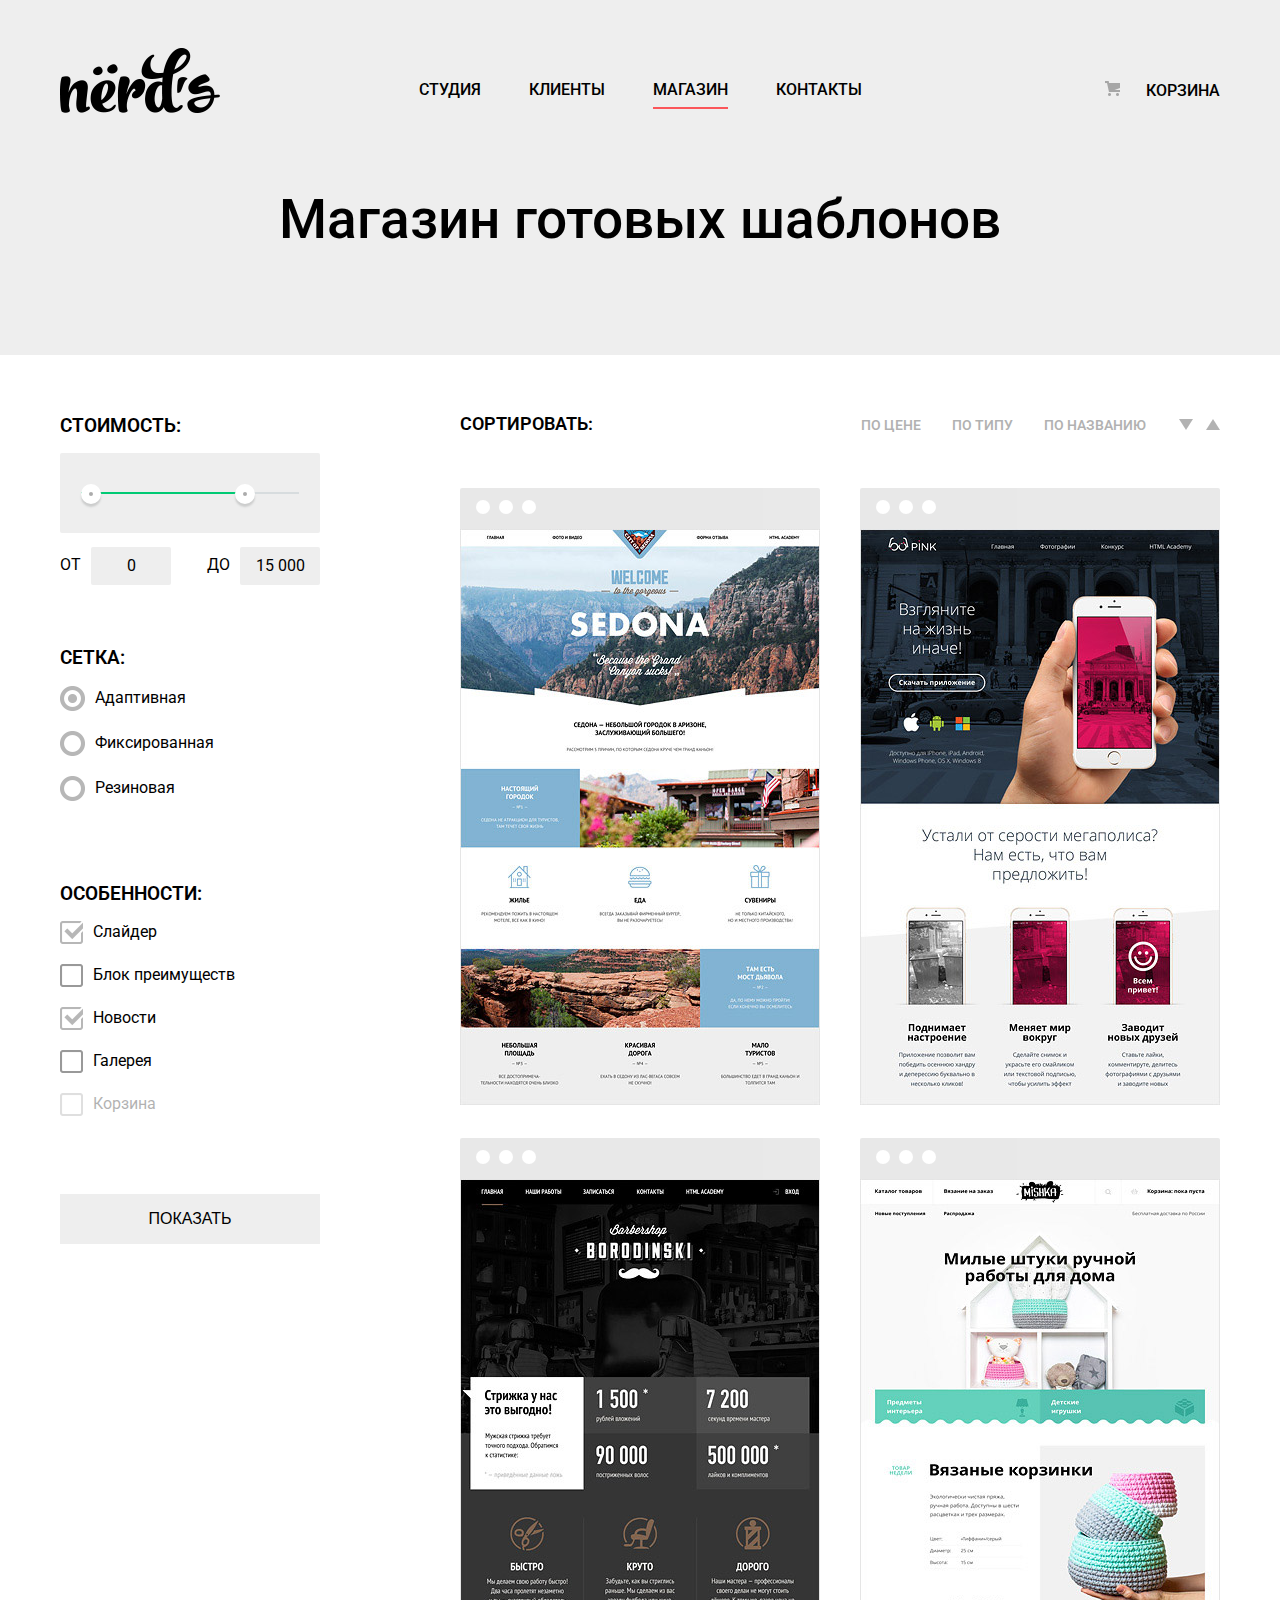
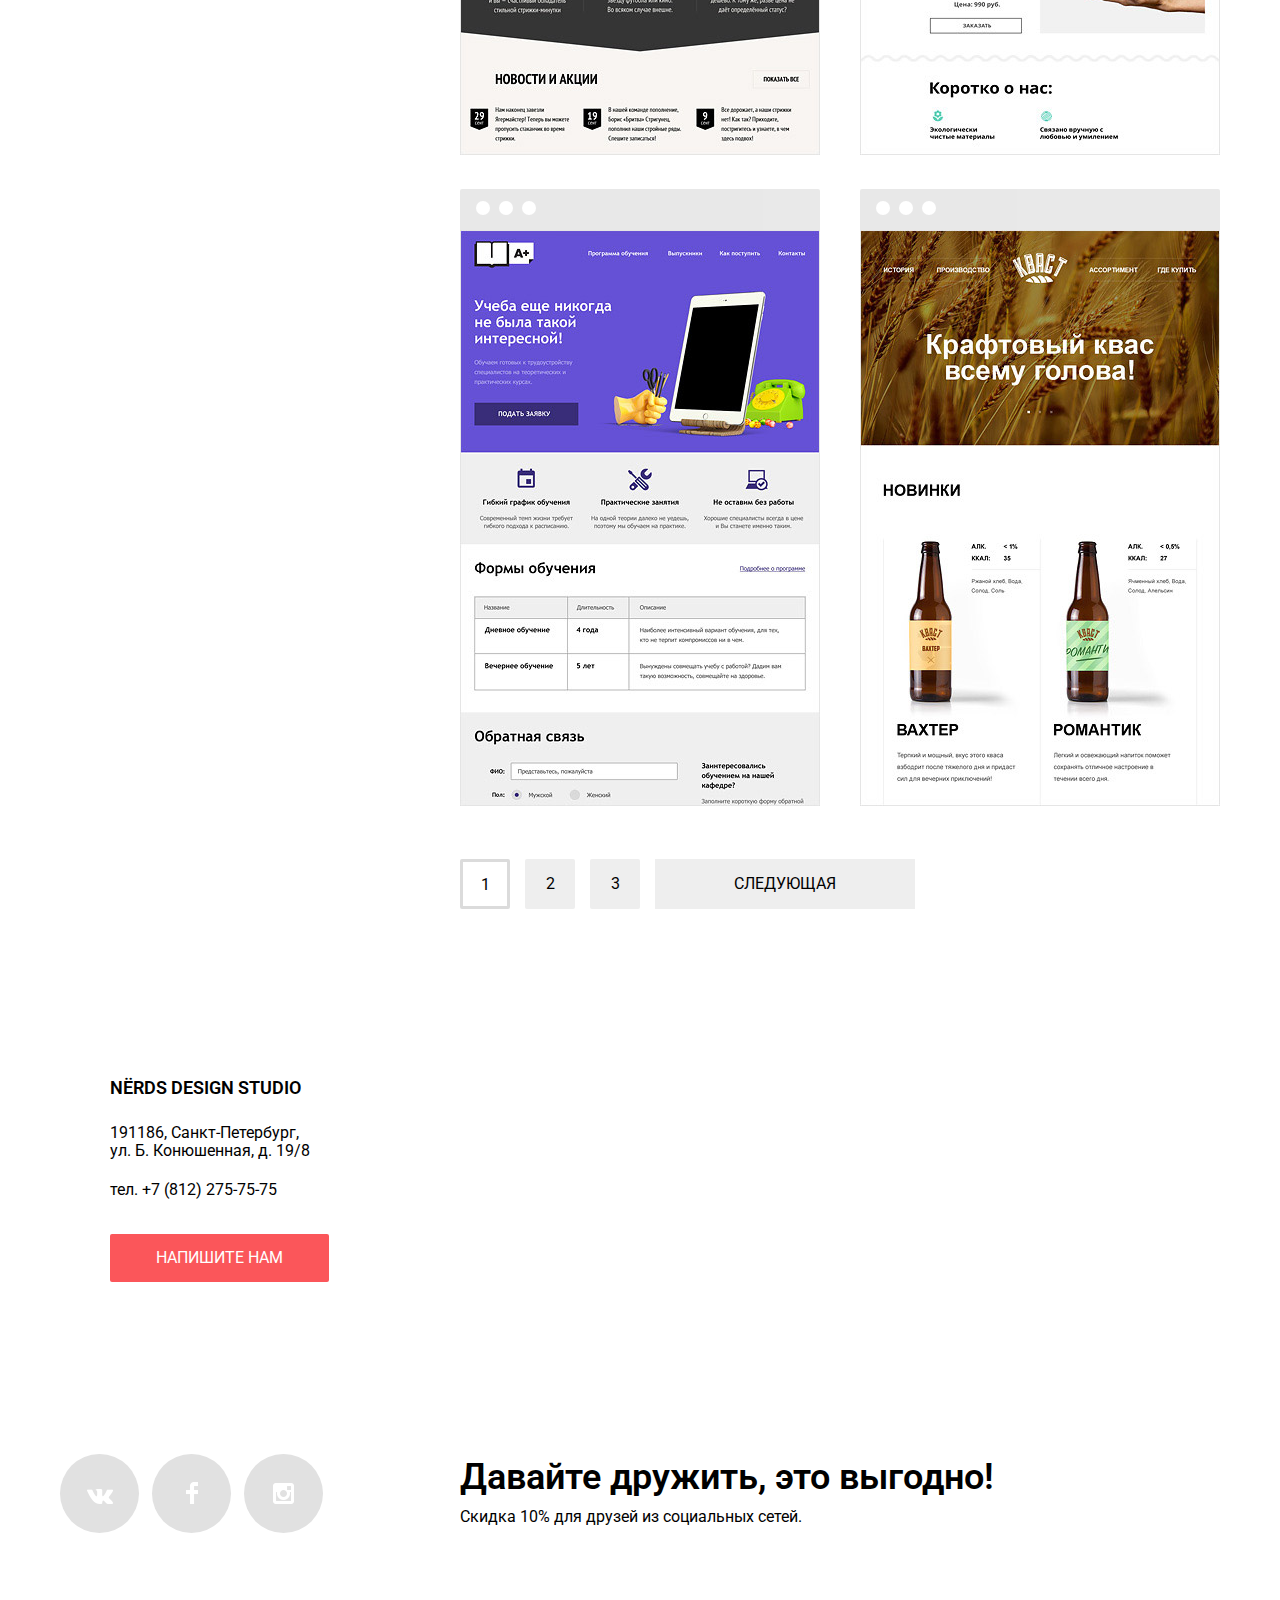
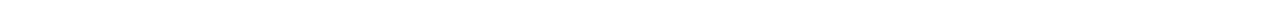
==== commit 86ffa34e: "Added filter to Catalog page" ====
--- a/catalog.html
+++ b/catalog.html
@@ -10,215 +10,230 @@
 </head>
 
 <body>
-  <header class="main-header">
-    <nav class="main-navigation container">
-      <a class="main-logo" href="index.html">
-        <img src="img/nerds-logo.png" width="160" height="65" alt="Логотип студии Nerds">
-      </a>
-      <ul class="site-navigation">
-        <li><a href="#">Студия</a></li>
-        <li><a href="#">Клиенты</a></li>
-        <li><a href="catalog.html" class="active-page">Магазин</a></li>
-        <li><a href="#">Контакты</a></li>
-      </ul>
-      <div class="user-navigation">
-        <a class="cart" href="#" class="cart-link"><i class="sprite sprite-cart"></i>Корзина</a>
-      </div>
-    </nav>
-    <h1 class="page-header">Магазин готовых шаблонов</h1>
-  </header>
-
-  <main class="container catalog">
-    <h2 class="visually-hidden">Каталог</h2>
-
-    <aside class="filters">
-      <form class="filter-catalog" action="#" method="get">
-        <fieldset class="filter-price">
-          <legend>Стоимость:</legend>
-          <input type="range" multiple min="0" max="15000" step="10" value="200,400">
-        </fieldset>
-
-        <fieldset class="filter-net">
-          <legend>Сетка:</legend>
-          <label><input type="radio" name="net" value="0" checked><span class="paddle"></span>Адаптивная</label>
-          <label><input type="radio" name="net" value="1"><span class="paddle"></span>Фиксированная</label>
-          <label><input type="radio" name="net" value="2"><span class="paddle"></span>Резиновая</label>
-        </fieldset>
-
-        <fieldset class="filter-features">
-          <legend>Особенности:</legend>
-          <label><input type="checkbox" name="features" value="0" checked><span class="paddle"></span>Слайдер</label>
-          <label><input type="checkbox" name="features" value="1"><span class="paddle"></span>Блок преимуществ</label>
-          <label><input type="checkbox" name="features" value="2" checked><span class="paddle"></span>Новости</label>
-          <label><input type="checkbox" name="features" value="3"><span class="paddle"></span>Галерея</label>
-          <label><input type="checkbox" name="features" value="4"><span class="paddle"></span>Корзина</label>
-        </fieldset>
-
-        <button class="form-btn" type="submit">Показать</button>
-      </form>
-    </aside>
-
-    <div class="shop-content">
-      <section class="sorting">
-        <div class="sorting-title">Сортировать:</div>
-        <div>
-          <ul class="sorting-filters">
-            <li><a class="active" href="#">По цене</a></li>
-            <li><a href="#">По типу</a></li>
-            <li><a href="#">По названию</a></li>
-          </ul>
-          <ul class="pickers">
-            <li><a href="#"><span class="arrow-down"></span><span class="visually-hidden">По возрастанию</span></a></li>
-            <li><a href="#"><span class="arrow-up"></span><span class="visually-hidden">По убыванию</span></a></li>
-          </ul>
-        </div>
-      </section>
-
-      <section class="layouts">
-        <div class="layout-item">
-          <div class="layout-pic">
-            <div class="layout-window"><span></span><span></span><span></span></div>
-            <img src="img/catalog/img-sedona.jpg" alt="Sedona" width="360" height="576">
+<header class="main-header">
+  <nav class="main-navigation container">
+    <a class="main-logo" href="index.html">
+      <img src="img/nerds-logo.png" width="160" height="65" alt="Логотип студии Nerds">
+    </a>
+    <ul class="site-navigation">
+      <li><a href="#">Студия</a></li>
+      <li><a href="#">Клиенты</a></li>
+      <li><a href="catalog.html" class="active-page">Магазин</a></li>
+      <li><a href="#">Контакты</a></li>
+    </ul>
+    <div class="user-navigation">
+      <a class="cart" href="#" class="cart-link"><i class="sprite sprite-cart"></i>Корзина</a>
+    </div>
+  </nav>
+  <h1 class="page-header">Магазин готовых шаблонов</h1>
+</header>
+
+<main class="container catalog">
+  <h2 class="visually-hidden">Каталог</h2>
+
+  <aside class="filters">
+    <form class="filter-catalog" action="#" method="get">
+      <fieldset class="filter-price">
+        <legend>Стоимость:</legend>
+        <!--<input type="range" multiple min="0" max="20000" step="1000" value="0,15000" id="price">-->
+        <div class="filter-price-placeholder">
+          <div class="filter-price-range">
+            <div class="filter-price-range-selected"></div>
           </div>
-          <div class="layout-hover">
-            <b class="layout-title">Sedona</b>
-            <p>Информационный сайт для туристов</p>
-            <a class="button layout-btn" href="#">9 900 руб.</a>
+        </div>
+
+        <div class="filter-value-placeholder">
+          <div class="filter-value-from">
+            От <span>0</span>
           </div>
-        </div>
-
-        <div class="layout-item">
-          <div class="layout-pic">
-            <div class="layout-window"><span></span><span></span><span></span></div>
-            <img src="img/catalog/img-pink.jpg" alt="Pink App" width="360" height="576">
+
+          <div class="filter-value-to">
+            До <span>15 000</span>
           </div>
-          <div class="layout-hover">
-            <b class="layout-title">Pink App</b>
-            <p>Продуктовый лендинг приложения для iOS и Android</p>
-            <a class="button layout-btn" href="#">9 900 руб.</a>
-          </div>
-        </div>
-
-        <div class="layout-item">
-          <div class="layout-pic">
-            <div class="layout-window"><span></span><span></span><span></span></div>
-            <img src="img/catalog/img-barbershop.jpg" alt="Barbershop" width="360" height="576">
-          </div>
-          <div class="layout-hover">
-            <b class="layout-title">Barbershop</b>
-            <p>Сайт салона красоты. Для мужчин, да</p>
-            <a class="button layout-btn" href="#">9 900 руб.</a>
-          </div>
-        </div>
-
-        <div class="layout-item">
-          <div class="layout-pic">
-            <div class="layout-window"><span></span><span></span><span></span></div>
-            <img src="img/catalog/img-mishka.jpg" alt="Mishka" width="360" height="576">
-          </div>
-          <div class="layout-hover">
-            <b class="layout-title">Mishka</b>
-            <p>Интернет-магазин вязаных игрушек</p>
-            <a class="button layout-btn" href="#">9 900 руб.</a>
-          </div>
-        </div>
-
-        <div class="layout-item">
-          <div class="layout-pic">
-            <div class="layout-window"><span></span><span></span><span></span></div>
-            <img src="img/catalog/img-aplus.jpg" alt="A Plus" width="360" height="576">
-          </div>
-          <div class="layout-hover">
-            <b class="layout-title">A Plus</b>
-            <p>Лендинг курсов повышения квалификации</p>
-            <a class="button layout-btn" href="#">9 900 руб.</a>
-          </div>
-        </div>
-
-        <div class="layout-item">
-          <div class="layout-pic">
-            <div class="layout-window"><span></span><span></span><span></span></div>
-            <img src="img/catalog/img-kvast.jpg" alt="Kvast" width="360" height="576">
-          </div>
-          <div class="layout-hover">
-            <b class="layout-title">Кваст</b>
-            <p>Промо-сайт производителя крафтового кваса</p>
-            <a class="button layout-btn" href="#">9 900 руб.</a>
-          </div>
-        </div>
-      </section>
-
-      <section class="paginator">
-        <a class="nav-link form-btn active" href="#">1</a>
-        <a class="nav-link form-btn" href="#">2</a>
-        <a class="nav-link form-btn" href="#">3</a>
-        <a class="nav-link-next form-btn" href="#">Следующая</a>
-      </section>
-
+        </div>
+      </fieldset>
+
+      <fieldset class="filter-net">
+        <legend>Сетка:</legend>
+        <label><input type="radio" name="net" value="0" checked><span class="sprite"></span>Адаптивная</label>
+        <label><input type="radio" name="net" value="1"><span class="sprite"></span>Фиксированная</label>
+        <label><input type="radio" name="net" value="2"><span class="sprite"></span>Резиновая</label>
+      </fieldset>
+
+      <fieldset class="filter-features">
+        <legend>Особенности:</legend>
+        <label><input type="checkbox" name="features" value="0" checked><span class="sprite"></span>Слайдер</label>
+        <label><input type="checkbox" name="features" value="1"><span class="sprite"></span>Блок преимуществ</label>
+        <label><input type="checkbox" name="features" value="2" checked><span class="sprite"></span>Новости</label>
+        <label><input type="checkbox" name="features" value="3"><span class="sprite"></span>Галерея</label>
+        <label class="disabled"><input type="checkbox" name="features" value="4" disabled><span class="sprite"></span>Корзина</label>
+      </fieldset>
+
+      <button class="form-btn" type="submit">Показать</button>
+    </form>
+  </aside>
+
+  <div class="shop-content">
+    <section class="sorting">
+      <div class="sorting-title">Сортировать:</div>
+      <div>
+        <ul class="sorting-filters">
+          <li><a class="active" href="#">По цене</a></li>
+          <li><a href="#">По типу</a></li>
+          <li><a href="#">По названию</a></li>
+        </ul>
+        <ul class="pickers">
+          <li><a href="#"><span class="arrow-down"></span><span class="visually-hidden">По возрастанию</span></a></li>
+          <li><a href="#"><span class="arrow-up"></span><span class="visually-hidden">По убыванию</span></a></li>
+        </ul>
+      </div>
+    </section>
+
+    <section class="layouts">
+      <div class="layout-item">
+        <a href="" class="layout-pic">
+          <div class="layout-window"><span></span><span></span><span></span></div>
+          <img src="img/catalog/img-sedona.jpg" alt="Sedona" width="360" height="576">
+        </a>
+        <div class="layout-hover">
+          <b class="layout-title">Sedona</b>
+          <p>Информационный сайт для туристов</p>
+          <a class="button layout-btn" href="#">9 900 руб.</a>
+        </div>
+      </div>
+
+      <div class="layout-item">
+        <a href="" class="layout-pic">
+          <div class="layout-window"><span></span><span></span><span></span></div>
+          <img src="img/catalog/img-pink.jpg" alt="Pink App" width="360" height="576">
+        </a>
+        <div class="layout-hover">
+          <b class="layout-title">Pink App</b>
+          <p>Продуктовый лендинг приложения для iOS и Android</p>
+          <a class="button layout-btn" href="#">9 900 руб.</a>
+        </div>
+      </div>
+
+      <div class="layout-item">
+        <a href="" class="layout-pic">
+          <div class="layout-window"><span></span><span></span><span></span></div>
+          <img src="img/catalog/img-barbershop.jpg" alt="Barbershop" width="360" height="576">
+        </a>
+        <div class="layout-hover">
+          <b class="layout-title">Barbershop</b>
+          <p>Сайт салона красоты. Для мужчин, да</p>
+          <a class="button layout-btn" href="#">9 900 руб.</a>
+        </div>
+      </div>
+
+      <div class="layout-item">
+        <a href="" class="layout-pic">
+          <div class="layout-window"><span></span><span></span><span></span></div>
+          <img src="img/catalog/img-mishka.jpg" alt="Mishka" width="360" height="576">
+        </a>
+        <div class="layout-hover">
+          <b class="layout-title">Mishka</b>
+          <p>Интернет-магазин вязаных игрушек</p>
+          <a class="button layout-btn" href="#">9 900 руб.</a>
+        </div>
+      </div>
+
+      <div class="layout-item">
+        <a href="" class="layout-pic">
+          <div class="layout-window"><span></span><span></span><span></span></div>
+          <img src="img/catalog/img-aplus.jpg" alt="A Plus" width="360" height="576">
+        </a>
+        <div class="layout-hover">
+          <b class="layout-title">A Plus</b>
+          <p>Лендинг курсов повышения квалификации</p>
+          <a class="button layout-btn" href="#">9 900 руб.</a>
+        </div>
+      </div>
+
+      <div class="layout-item">
+        <a href="" class="layout-pic">
+          <div class="layout-window"><span></span><span></span><span></span></div>
+          <img src="img/catalog/img-kvast.jpg" alt="Kvast" width="360" height="576">
+        </a>
+        <div class="layout-hover">
+          <b class="layout-title">Кваст</b>
+          <p>Промо-сайт производителя крафтового кваса</p>
+          <a class="button layout-btn" href="#">9 900 руб.</a>
+        </div>
+      </div>
+    </section>
+
+    <section class="paginator">
+      <a class="nav-link form-btn active" href="#">1</a>
+      <a class="nav-link form-btn" href="#">2</a>
+      <a class="nav-link form-btn" href="#">3</a>
+      <a class="nav-link-next form-btn" href="#">Следующая</a>
+    </section>
+
+  </div>
+</main>
+
+<section class="map">
+  <div class="map-placeholder" id="map"></div>
+
+  <div class="contacts-container container">
+    <div class="contacts-block">
+      <span class="studio-title">Nёrds design studio</span>
+      <address>191186, Санкт-Петербург,<br> ул. Б. Конюшенная, д. 19/8</address>
+      <a class="phone" href="tel:+78122757575">тел. +7 (812) 275-75-75</a>
+      <!-- <button class="button contacts-btn" type="button">Напишите нам</button> -->
+      <a href="#contacts-popup-form" class="button contacts-btn">Напишите нам</a>
     </div>
-  </main>
-
-  <section class="map">
-    <div class="map-placeholder" id="map"></div>
-
-    <div class="contacts-container container">
-      <div class="contacts-block">
-        <span class="studio-title">Nёrds design studio</span>
-        <address>191186, Санкт-Петербург,<br> ул. Б. Конюшенная, д. 19/8</address>
-        <a class="phone" href="tel:+78122757575">тел. +7 (812) 275-75-75</a>
-        <!-- <button class="button contacts-btn" type="button">Напишите нам</button> -->
-        <a href="#contacts-popup-form" class="button contacts-btn">Напишите нам</a>
-      </div>
+  </div>
+</section>
+
+<footer class="main-footer container">
+  <section class="social">
+    <div class="footer-social">
+      <a class="social-btn social-btn-vk" href="#"><i class="sprite sprite-icon-vk"></i><span class="visually-hidden">Вконтакте</span></a>
+      <a class="social-btn social-btn-fb" href="#"><i class="sprite sprite-icon-fb"></i><span class="visually-hidden">Facebook</span></a>
+      <a class="social-btn social-btn-inst" href="#"><i class="sprite sprite-icon-insta"></i><span
+        class="visually-hidden">Instagram</span></a>
     </div>
   </section>
-
-  <footer class="main-footer container">
-    <section class="social">
-      <div class="footer-social">
-        <a class="social-btn social-btn-vk" href="#"><i class="sprite sprite-icon-vk"></i><span class="visually-hidden">Вконтакте</span></a>
-        <a class="social-btn social-btn-fb" href="#"><i class="sprite sprite-icon-fb"></i><span class="visually-hidden">Facebook</span></a>
-        <a class="social-btn social-btn-inst" href="#"><i class="sprite sprite-icon-insta"></i><span
-        class="visually-hidden">Instagram</span></a>
-      </div>
-    </section>
-    <section class="promo">
-      <b class="promo-txt">Давайте дружить, это выгодно!</b> Скидка 10% для друзей из социальных сетей.
-    </section>
-  </footer>
-
-  <div id="contacts-popup-form" class="contacts-popup-form">
-    <a href="#map"><i class="sprite sprite-close-cross"></i>🞫</a>
-  </div>
+  <section class="promo">
+    <b class="promo-txt">Давайте дружить, это выгодно!</b> Скидка 10% для друзей из социальных сетей.
+  </section>
+</footer>
+
+<div id="contacts-popup-form" class="contacts-popup-form">
+  <a href="#map" class="contacts-popup-close"><i class="sprite sprite-close-cross"></i></a>
 
   <!-- Попап форма обратной связи -->
-  <!-- <div class="contacts-popup">
-  <div class="contacts-popup-form">
-    <form action="#" method="post">
-      <fieldset>
-        <legend>Напишите нам</legend>
-        <label for="exit">Закрыть окно
-  <input type="button" id="exit" name="exit" value="exit">
-</label>
-        <label for="name">Ваше имя
-  <input type="text" id="name" name="name" placeholder="Представьтесь, пожалуйста" required>
-</label>
-        <label for="e-mail">Ваш e-mail
-  <input type="email" id="e-mail" name="email" placeholder="Для отправки ответа" required>
-</label>
-        <label for="comment">Текст письма
-  <textarea id="comment" name="comment" rows="6" placeholder="В свободной форме" required></textarea>
-</label>
-      </fieldset>
-      <label for="send">
-<button class="button" type="submit" id="send" name="submit">Отправить</button>
-</label>
-    </form>
-  </div>
-</div> -->
-
-  <!-- <script src="http://api-maps.yandex.ru/2.1/?lang=ru_RU" type="text/javascript"></script>
+  <form action="#" method="post">
+    <fieldset>
+      <legend>Напишите нам</legend>
+
+      <div class="contacts-popup-placeholder">
+        <span class="control control-name">
+          <label for="name">Ваше имя:</label>
+          <input type="text" id="name" name="name" placeholder="Представьтесь, пожалуйста" required>
+        </span>
+
+        <span class="control control-email">
+          <label for="email">Ваш e-mail:</label>
+          <input type="email" id="email" name="email" placeholder="Для отправки ответа" required>
+        </span>
+
+        <span class="control control-comment">
+          <label for="comment">Текст письма:</label>
+          <textarea id="comment" name="comment" rows="6" placeholder="В свободной форме" required></textarea>
+        </span>
+      </div>
+    </fieldset>
+
+    <button class="button" type="submit" id="send" name="submit">Отправить</button>
+  </form>
+</div>
+
+<script src="http://api-maps.yandex.ru/2.1/?lang=ru_RU" type="text/javascript"></script>
 <script>
-  ymaps.ready(function() {
+  ymaps.ready(function () {
     var myMap = new ymaps.Map('map', {
         center: [59.938650, 30.323280],
         zoom: 17
@@ -242,7 +257,7 @@
     myMap.geoObjects
       .add(myPlacemark);
   });
-</script> -->
+</script>
 
 </body>
 
--- a/css/style.css
+++ b/css/style.css
@@ -39,57 +39,57 @@
 }
 
 .sprite-cart {
-    width: 15px;
-    height: 15px;
-    background-position: -5px -5px;
+  width: 15px;
+  height: 15px;
+  background-position: -5px -5px;
 }
 
 .sprite-checkbox-off {
-    width: 23px;
-    height: 23px;
-    background-position: -30px -5px;
+  width: 23px;
+  height: 23px;
+  background-position: -30px -5px;
 }
 
 .sprite-checkbox-on {
-    width: 27px;
-    height: 23px;
-    background-position: -63px -5px;
+  width: 27px;
+  height: 23px;
+  background-position: -63px -5px;
 }
 
 .sprite-close-cross {
-    width: 21px;
-    height: 21px;
-    background-position: -5px -38px;
+  width: 21px;
+  height: 21px;
+  background-position: -5px -38px;
 }
 
 .sprite-icon-fb {
-    width: 12px;
-    height: 22px;
-    background-position: -36px -38px;
+  width: 12px;
+  height: 22px;
+  background-position: -36px -38px;
 }
 
 .sprite-icon-insta {
-    width: 21px;
-    height: 21px;
-    background-position: -58px -38px;
+  width: 21px;
+  height: 21px;
+  background-position: -58px -38px;
 }
 
 .sprite-icon-vk {
-    width: 26px;
-    height: 15px;
-    background-position: -58px -69px;
+  width: 26px;
+  height: 15px;
+  background-position: -58px -69px;
 }
 
 .sprite-radio-off {
-    width: 25px;
-    height: 25px;
-    background-position: -100px -5px;
+  width: 25px;
+  height: 25px;
+  background-position: -100px -5px;
 }
 
 .sprite-radio-on {
-    width: 25px;
-    height: 25px;
-    background-position: -94px -40px;
+  width: 25px;
+  height: 25px;
+  background-position: -94px -40px;
 }
 
 .container {
@@ -145,7 +145,7 @@
 .site-navigation {
   width: 600px;
   text-align: center;
-  padding-top: 34px;
+  padding-top: 33px;
 }
 
 .site-navigation li {
@@ -157,7 +157,7 @@
 .site-navigation a {
   display: block;
   margin: 0 22px;
-  padding-bottom: 13px;
+  padding-bottom: 8px;
   text-transform: uppercase;
   font-weight: 500;
 }
@@ -177,7 +177,7 @@
 .user-navigation {
   width: 280px;
   text-align: right;
-  padding-top: 34px;
+  padding-top: 33px;
 }
 
 .user-navigation a {
@@ -220,7 +220,6 @@
 .slider-item {
   height: 426px;
   background-repeat: no-repeat;
-  /*display: none;*/
 }
 
 .slide-math, .slide-hardcore {
@@ -525,15 +524,111 @@
   left: 50%;
   top: 50%;
   transform: translate(-50%, -50%);
-  width: 500px;
-  height: 300px;
+  width: 960px;
+  padding: 73px 100px;
   background: #ffffff;
   box-shadow: 0 0 10px rgba(0, 0, 0, 0.3);
   display: none;
 }
 
+.contacts-popup-close {
+  position: absolute;
+  right: 90px;
+  top: 78px;
+}
+
 .contacts-popup-form:target {
   display: block;
+}
+
+.contacts-popup-form fieldset {
+  border: none;
+  padding: 0;
+  margin: 0;
+}
+
+.contacts-popup-form .contacts-popup-placeholder {
+  display: flex;
+  flex-direction: row;
+  flex-wrap: wrap;
+  justify-content: space-between;
+}
+
+.contacts-popup-form legend {
+  font-size: 45px;
+  font-weight: 600;
+  margin-bottom: 20px;
+}
+
+.contacts-popup-form .control {
+  display: block;
+  width: 100%;
+}
+
+.contacts-popup-form .control-name,
+.contacts-popup-form .control-email {
+  width: 360px;
+  margin-bottom: 20px;
+}
+
+.contacts-popup-form .control-comment {
+  margin-bottom: 30px;
+}
+
+.contacts-popup-form label {
+  display: block;
+  font-weight: 600;
+  margin-bottom: 15px;
+}
+
+.contacts-popup-form input,
+.contacts-popup-form textarea {
+  height: 50px;
+  line-height: 50px;
+  border: 2px solid #d7dcde;
+  color: #000000;
+  border-radius: 2px;
+  width: 100%;
+  padding: 0 14px;
+  outline: none;
+  box-shadow: none;
+}
+
+.contacts-popup-form textarea {
+  height: 118px;
+  line-height: 1.2;
+  padding: 14px;
+  resize: none;
+}
+
+.contacts-popup-form input::placeholder,
+.contacts-popup-form textarea::placeholder {
+  color: #a1a1a1;
+}
+
+.contacts-popup-form input:hover,
+.contacts-popup-form textarea:hover {
+  border-color: #b4b9bb;
+}
+
+.contacts-popup-form input:focus,
+.contacts-popup-form textarea:focus {
+  border-color: #000000;
+}
+
+.contacts-popup-form input:invalid,
+.contacts-popup-form textarea:invalid {
+  border-color: #e74246;
+  color: #e74246;
+}
+
+.contacts-popup-form input:invalid::placeholder,
+.contacts-popup-form textarea:invalid::placeholder {
+  color: #e74246;
+}
+
+.contacts-popup-form .button {
+  padding: 14px 72px;
 }
 
 /* Каталог */
@@ -543,7 +638,7 @@
   line-height: 1;
   font-weight: 500;
   background-color: #eeeeee;
-  padding: 37px 0 103px;
+  padding: 38px 0 108px;
   text-align: center;
 }
 
@@ -559,12 +654,14 @@
 .filter-catalog fieldset {
   border: none;
   padding: 0;
-  margin: 0 0 58px;
+  margin: 19px 0 58px;
 }
 
 .filter-catalog legend {
   font-weight: 600;
-  font-size: 18px;
+  font-size: 19px;
+  line-height: 1.6;
+  text-transform: uppercase;
   margin-bottom: 12px;
 }
 
@@ -576,6 +673,77 @@
 .filter-catalog .form-btn {
   width: 100%;
   text-align: center;
+}
+
+.filter-price-placeholder {
+  background-color: #eeeeee;
+  padding: 39px 21px;
+  border-radius: 2px;
+  margin-bottom: 14px;
+}
+
+.filter-price-range {
+  background: #d7dcde;
+  height: 2px;
+  position: relative;
+}
+
+.filter-price-range-selected {
+  background: #00ca74;
+  height: 2px;
+  width: 75%;
+}
+
+.filter-price-range::before,
+.filter-price-range::after {
+  content: "";
+  display: block;
+  position: absolute;
+  top: -8px;
+  width: 20px;
+  height: 20px;
+  background-color: #ababab;
+  border: 8px solid #ffffff;
+  border-radius: 100%;
+  box-shadow: 0 3px 2px #cccdcd;
+  cursor: pointer;
+}
+
+.filter-price-range::before {
+  left: 0;
+}
+
+.filter-price-range::after {
+  left: 75%;
+  transform: translateX(-10px);
+}
+
+.filter-value-placeholder {
+  display: flex;
+  justify-content: space-between;
+}
+
+.filter-value-from,
+.filter-value-to {
+  width: 113px;
+  text-transform: uppercase;
+}
+
+.filter-value-to {
+  text-align: right;
+}
+
+.filter-value-from span,
+.filter-value-to span {
+  display: inline-block;
+  vertical-align: middle;
+  width: 80px;
+  height: 38px;
+  line-height: 38px;
+  text-align: center;
+  background-color: #eeeeee;
+  border-radius: 2px;
+  margin-left: 6px;
 }
 
 input[type=checkbox] {
@@ -585,17 +753,17 @@
   z-index: -1;
 }
 
-input[type=checkbox] ~ .paddle {
-  display: inline-block;
-  vertical-align: top;
-  width: 18px;
-  height: 18px;
-  border: 1px solid #000;
+input[type=checkbox] ~ .sprite {
+  display: inline-block;
+  vertical-align: middle;
   margin-right: 10px;
-}
-
-input[type=checkbox]:checked ~ .paddle {
-  background: #ddd;
+  width: 23px;
+  height: 23px;
+  background-position: -30px -5px;
+}
+
+input[type=checkbox]:checked ~ .sprite {
+  background-position: -63px -5px;
 }
 
 input[type=radio] {
@@ -605,18 +773,32 @@
   z-index: -1;
 }
 
-input[type=radio] ~ .paddle {
-  display: inline-block;
-  vertical-align: top;
-  width: 18px;
-  height: 18px;
-  border: 1px solid #000;
+input[type=radio] ~ .sprite {
+  display: inline-block;
+  vertical-align: middle;
   margin-right: 10px;
-  border-radius: 50%;
-}
-
-input[type=radio]:checked ~ .paddle {
-  background: #ddd;
+  width: 25px;
+  height: 25px;
+  background-position: -100px -5px;
+}
+
+input[type=radio]:checked ~ .sprite {
+  background-position: -94px -40px;
+}
+
+input ~ .sprite {
+  opacity: .4;
+}
+
+input:hover:not(:disabled) ~ .sprite {
+  opacity: 1;
+}
+
+input:disabled ~ .sprite {
+}
+
+.disabled {
+  opacity: .3;
 }
 
 .form-btn {
@@ -649,6 +831,7 @@
   height: 50px;
   line-height: 50px;
   text-align: center;
+  margin-right: 11px;
 }
 
 .nav-link.active {
@@ -663,18 +846,24 @@
 
 .shop-content {
   width: 760px;
+  margin-bottom: 60px;
 }
 
 .sorting {
   display: flex;
   flex-direction: row;
   justify-content: space-between;
-  margin-bottom: 34px;
+  margin-bottom: 55px;
+  font-size: 18px;
+  line-height: 1;
+  text-transform: uppercase;
+  font-weight: 600;
+  margin-top: 23px;
 }
 
 .sorting-filters {
   display: inline-block;
-  margin-right: 30px;
+  margin-right: 20px;
 }
 
 .sorting-filters li {
@@ -703,7 +892,7 @@
 
 .pickers li {
   display: inline-block;
-  margin-left: 18px;
+  margin-left: 9px;
 }
 
 .pickers a {
@@ -746,9 +935,13 @@
 
 .layout-item {
   width: 360px;
-  margin-bottom: 33px;
+  margin-bottom: 29px;
   overflow: hidden;
   position: relative;
+}
+
+.layout-pic {
+  display: block;
 }
 
 .layout-window {
@@ -789,3 +982,7 @@
 .layout-item:hover .layout-hover {
   transform: translateY(0);
 }
+
+.paginator {
+  margin-top: 20px;
+}
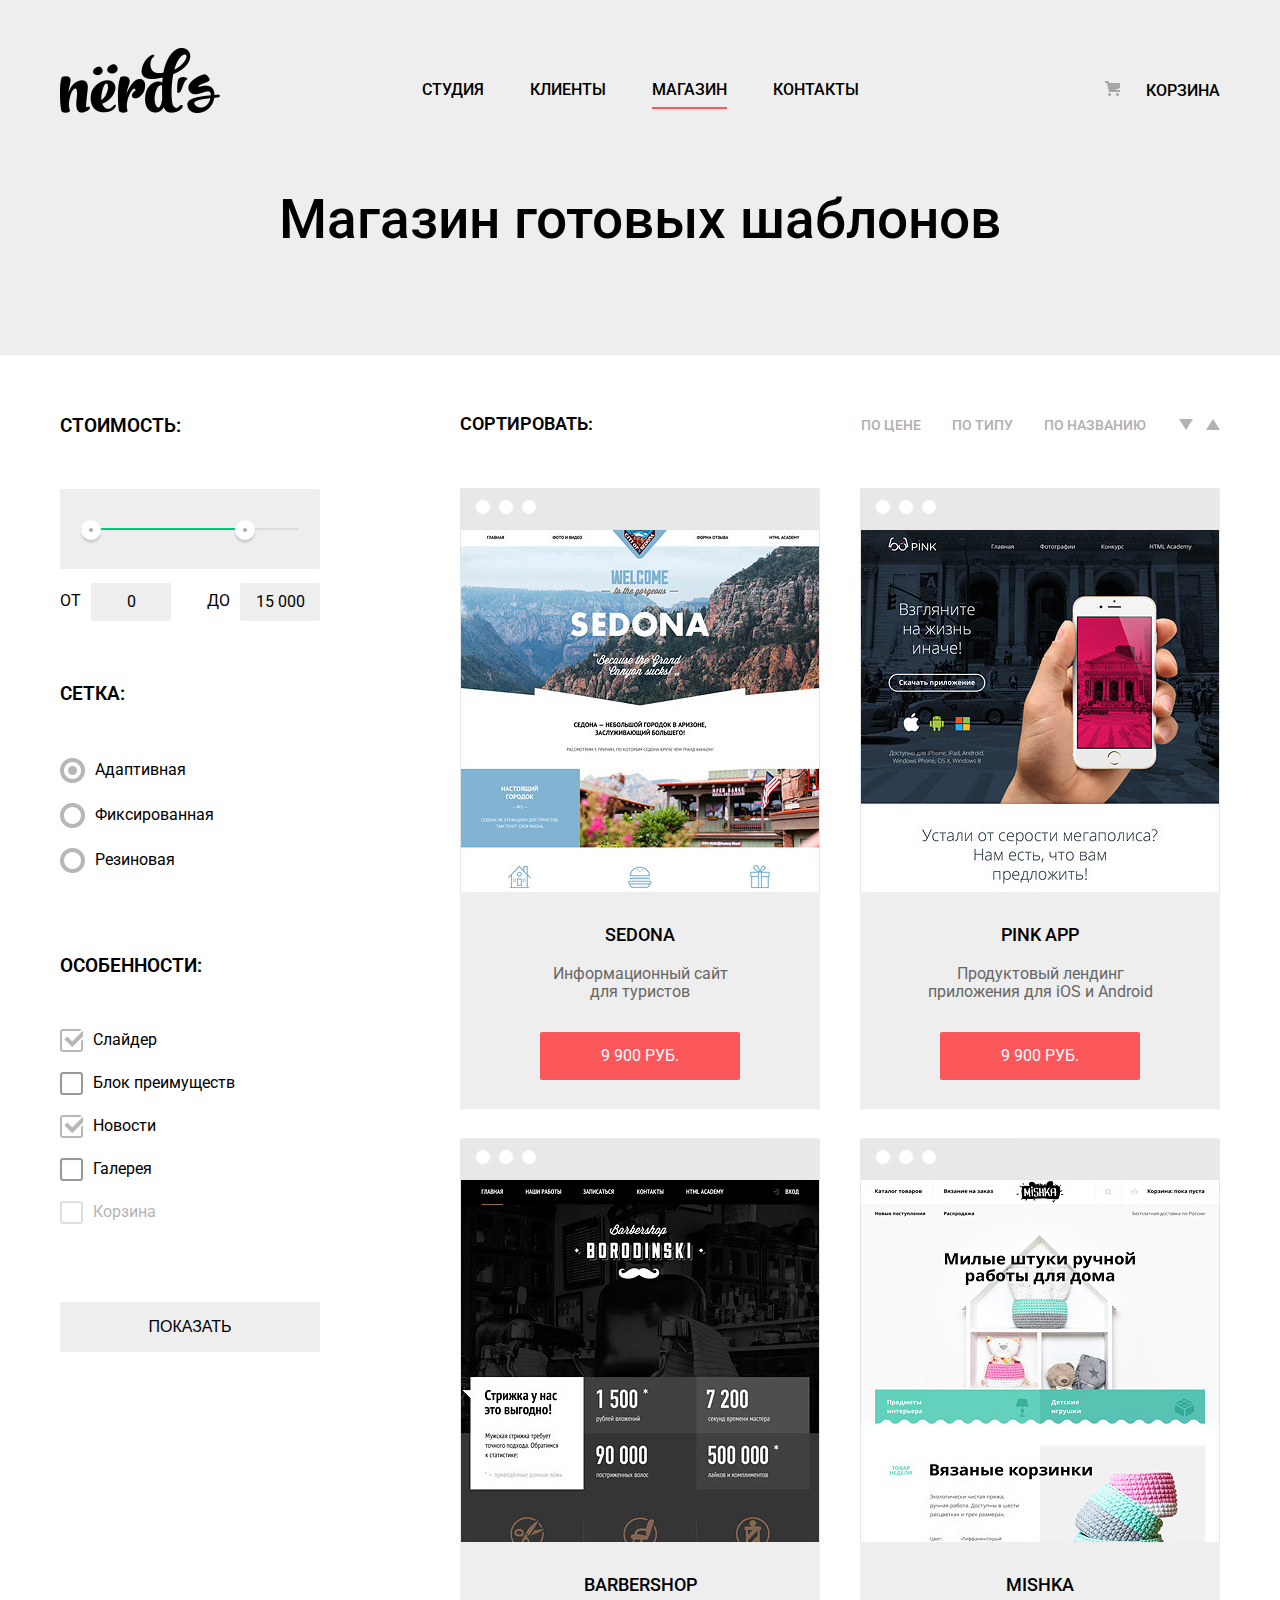
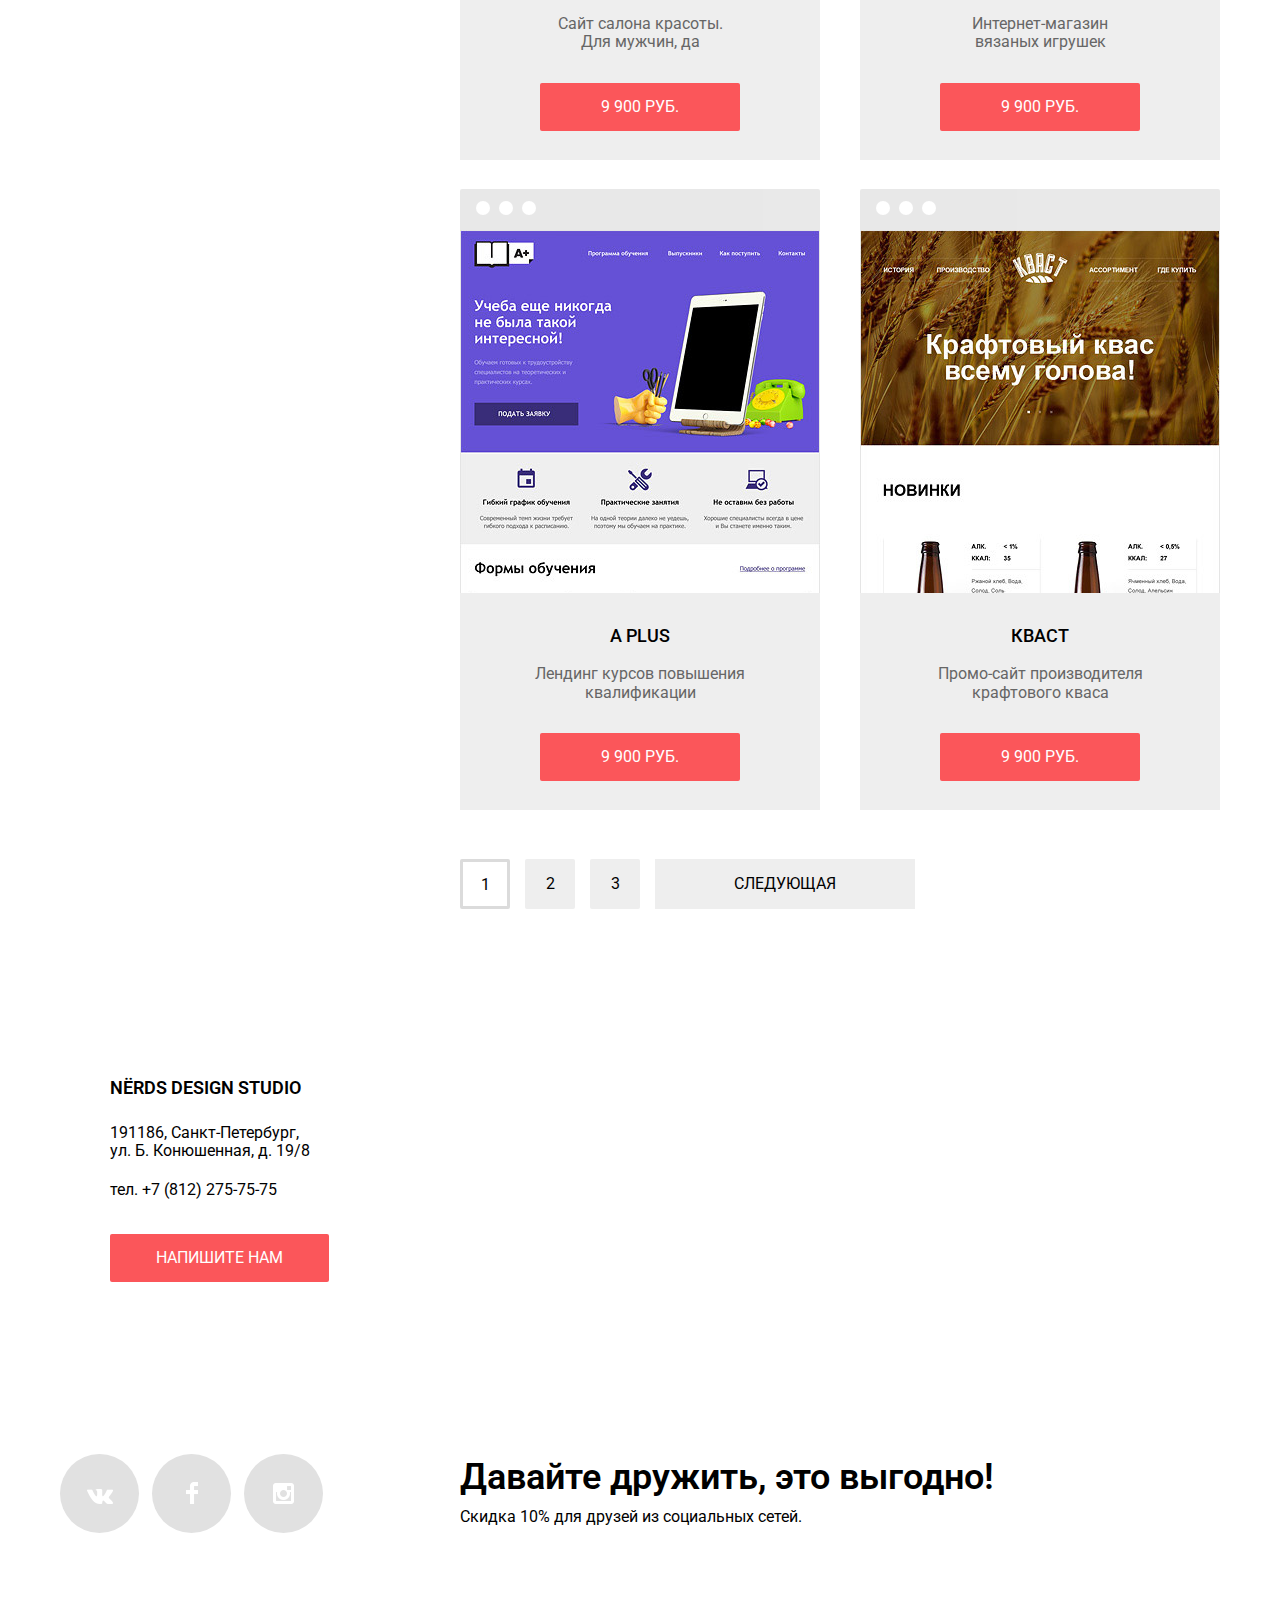
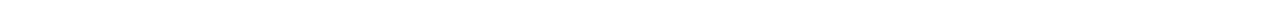
==== commit 31aa7705: "Minor changes to Catalog styles" ====
--- a/catalog.html
+++ b/catalog.html
@@ -97,7 +97,7 @@
         </a>
         <div class="layout-hover">
           <b class="layout-title">Sedona</b>
-          <p>Информационный сайт для туристов</p>
+          <p>Информационный сайт<br> для туристов</p>
           <a class="button layout-btn" href="#">9 900 руб.</a>
         </div>
       </div>
@@ -109,7 +109,7 @@
         </a>
         <div class="layout-hover">
           <b class="layout-title">Pink App</b>
-          <p>Продуктовый лендинг приложения для iOS и Android</p>
+          <p>Продуктовый лендинг<br> приложения для iOS и Android</p>
           <a class="button layout-btn" href="#">9 900 руб.</a>
         </div>
       </div>
@@ -121,7 +121,7 @@
         </a>
         <div class="layout-hover">
           <b class="layout-title">Barbershop</b>
-          <p>Сайт салона красоты. Для мужчин, да</p>
+          <p>Сайт салона красоты.<br> Для мужчин, да</p>
           <a class="button layout-btn" href="#">9 900 руб.</a>
         </div>
       </div>
@@ -133,7 +133,7 @@
         </a>
         <div class="layout-hover">
           <b class="layout-title">Mishka</b>
-          <p>Интернет-магазин вязаных игрушек</p>
+          <p>Интернет-магазин<br> вязаных игрушек</p>
           <a class="button layout-btn" href="#">9 900 руб.</a>
         </div>
       </div>
@@ -145,7 +145,7 @@
         </a>
         <div class="layout-hover">
           <b class="layout-title">A Plus</b>
-          <p>Лендинг курсов повышения квалификации</p>
+          <p>Лендинг курсов повышения<br> квалификации</p>
           <a class="button layout-btn" href="#">9 900 руб.</a>
         </div>
       </div>
@@ -157,7 +157,7 @@
         </a>
         <div class="layout-hover">
           <b class="layout-title">Кваст</b>
-          <p>Промо-сайт производителя крафтового кваса</p>
+          <p>Промо-сайт производителя<br> крафтового кваса</p>
           <a class="button layout-btn" href="#">9 900 руб.</a>
         </div>
       </div>
--- a/css/style.css
+++ b/css/style.css
@@ -156,7 +156,7 @@
 
 .site-navigation a {
   display: block;
-  margin: 0 22px;
+  margin: 0 21px;
   padding-bottom: 8px;
   text-transform: uppercase;
   font-weight: 500;
@@ -200,7 +200,6 @@
 }
 
 .slide-text {
-  max-width: 400px;
   padding-top: 74px;
   line-height: 1.5;
 }
@@ -211,9 +210,9 @@
 
 .slide-title {
   display: block;
-  font-size: 55px;
+  font-size: 56px;
   line-height: 1;
-  padding-bottom: 26px;
+  padding-bottom: 24px;
   font-weight: 500;
 }
 
@@ -222,7 +221,7 @@
   background-repeat: no-repeat;
 }
 
-.slide-math, .slide-hardcore {
+.slide-design, .slide-math {
   display: none;
 }
 
@@ -237,12 +236,12 @@
 
 .slide-math {
   background-image: url(../img/main/slide-math.png);
-  background-position: right 31px bottom;
+  background-position: right 2px bottom;
 }
 
 .slide-hardcore {
   background-image: url(../img/main/slide-hardcore.png);
-  background-position: right 31px bottom;
+  background-position: right 2px bottom;
 }
 
 .slider-controls {
@@ -261,7 +260,7 @@
 
 .services-txt {
   line-height: 1.5;
-  margin-top: 17px;
+  margin-top: 15px;
   padding-bottom: 31px;
 }
 
@@ -336,7 +335,7 @@
 }
 
 .info-txt {
-  padding: 37px 0 38px;
+  padding: 34px 0 38px;
   line-height: 1.5;
 }
 
@@ -525,7 +524,7 @@
   top: 50%;
   transform: translate(-50%, -50%);
   width: 960px;
-  padding: 73px 100px;
+  padding: 65px 100px 84px;
   background: #ffffff;
   box-shadow: 0 0 10px rgba(0, 0, 0, 0.3);
   display: none;
@@ -534,7 +533,7 @@
 .contacts-popup-close {
   position: absolute;
   right: 90px;
-  top: 78px;
+  top: 79px;
 }
 
 .contacts-popup-form:target {
@@ -556,8 +555,8 @@
 
 .contacts-popup-form legend {
   font-size: 45px;
-  font-weight: 600;
-  margin-bottom: 20px;
+  font-weight: 500;
+  margin-bottom: 37px;
 }
 
 .contacts-popup-form .control {
@@ -568,17 +567,17 @@
 .contacts-popup-form .control-name,
 .contacts-popup-form .control-email {
   width: 360px;
-  margin-bottom: 20px;
+  margin-bottom: 33px;
 }
 
 .contacts-popup-form .control-comment {
-  margin-bottom: 30px;
+  margin-bottom: 43px;
 }
 
 .contacts-popup-form label {
   display: block;
   font-weight: 600;
-  margin-bottom: 15px;
+  margin-bottom: 9px;
 }
 
 .contacts-popup-form input,
@@ -597,7 +596,7 @@
 .contacts-popup-form textarea {
   height: 118px;
   line-height: 1.2;
-  padding: 14px;
+  padding: 11px;
   resize: none;
 }
 
@@ -628,7 +627,7 @@
 }
 
 .contacts-popup-form .button {
-  padding: 14px 72px;
+  padding: 16px 81px;
 }
 
 /* Каталог */
@@ -662,7 +661,7 @@
   font-size: 19px;
   line-height: 1.6;
   text-transform: uppercase;
-  margin-bottom: 12px;
+  margin-bottom: 48px;
 }
 
 .filter-catalog label {
@@ -974,15 +973,33 @@
   left: 0;
   right: 0;
   bottom: 0;
-  padding: 35px;
-  transform: translateY(110%);
+  padding: 29px;
+  /*transform: translateY(110%);*/
   transition: transform 0.25s linear 0s;
+}
+
+.layout-title {
+  display: block;
+  padding-bottom: 15px;
+  font-size: 18px;
+  font-weight: 500;
+  line-height: 1.6;
+  text-transform: uppercase;
+}
+
+.layout-hover p {
+color: #666666;
+padding-bottom: 31px;
 }
 
 .layout-item:hover .layout-hover {
   transform: translateY(0);
 }
 
+.layout-btn {
+  padding: 15px 61px;
+}
+
 .paginator {
   margin-top: 20px;
 }
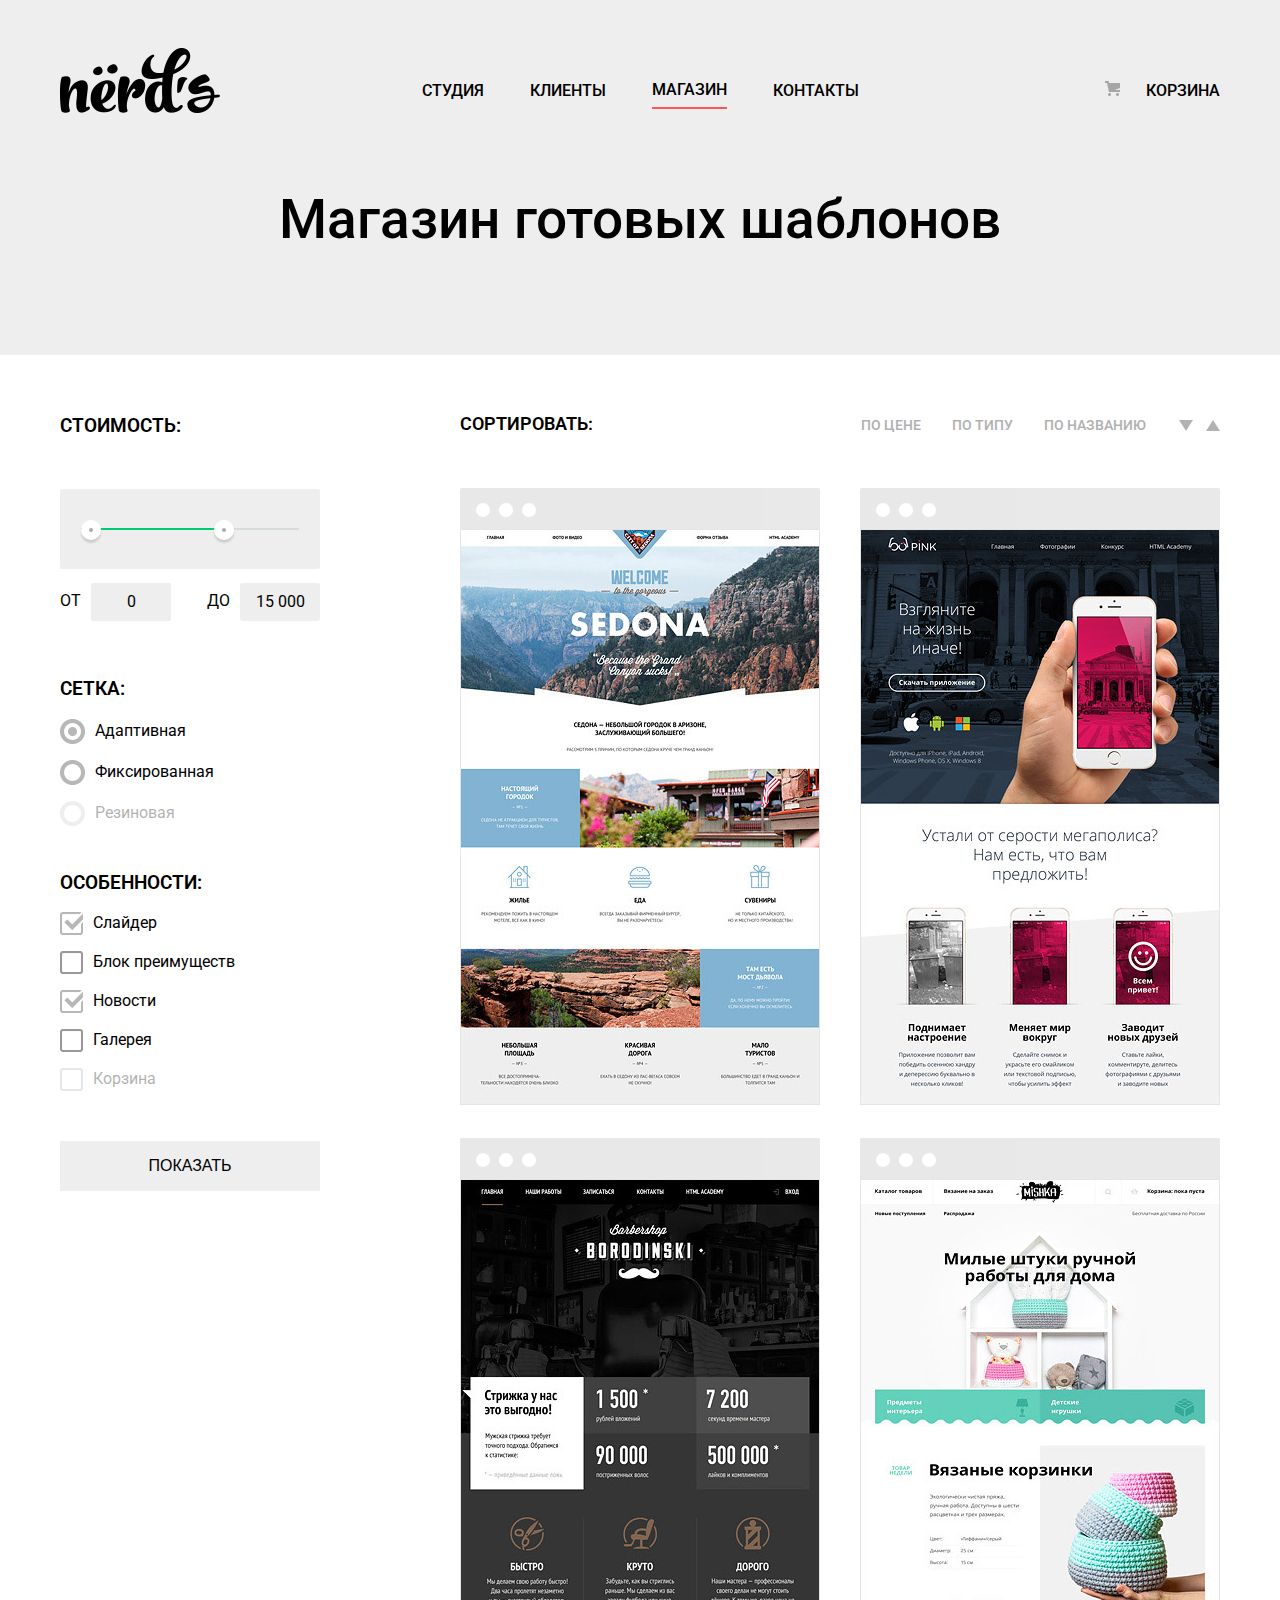
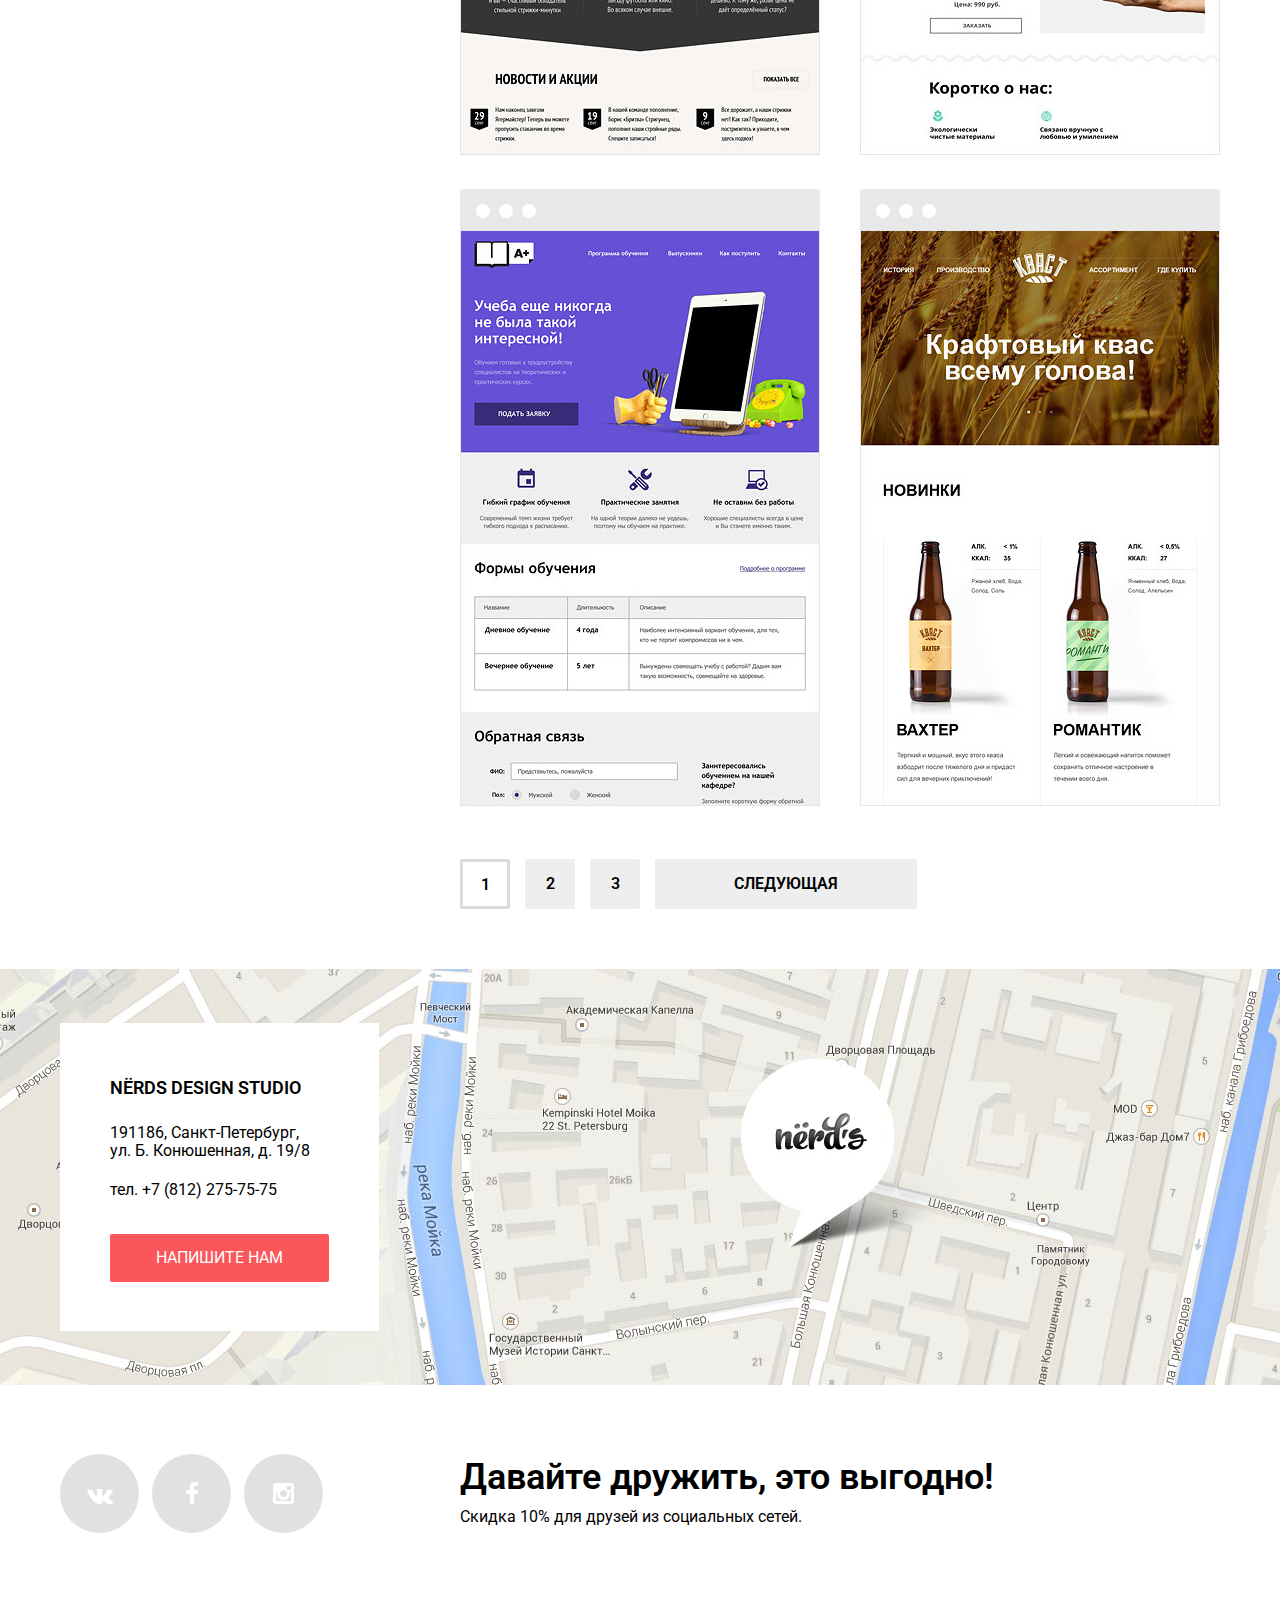
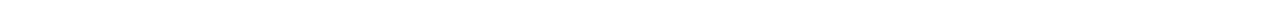
==== commit 15740987: "Final improvements" ====
--- a/catalog.html
+++ b/catalog.html
@@ -5,259 +5,259 @@
   <meta charset="utf-8">
   <link href="https://fonts.googleapis.com/css?family=Roboto:400,500,600,700&amp;subset=cyrillic" rel="stylesheet">
   <link rel="stylesheet" href="css/normalize.css">
-  <link rel="stylesheet" href="css/style.css">
+  <link rel="stylesheet" href="css/style.min.css">
   <title>HTML Academy: Нердс</title>
 </head>
 
 <body>
-<header class="main-header">
-  <nav class="main-navigation container">
-    <a class="main-logo" href="index.html">
+  <header class="main-header">
+    <nav class="main-navigation container">
+      <a class="main-logo" href="index.html">
       <img src="img/nerds-logo.png" width="160" height="65" alt="Логотип студии Nerds">
     </a>
-    <ul class="site-navigation">
-      <li><a href="#">Студия</a></li>
-      <li><a href="#">Клиенты</a></li>
-      <li><a href="catalog.html" class="active-page">Магазин</a></li>
-      <li><a href="#">Контакты</a></li>
-    </ul>
-    <div class="user-navigation">
-      <a class="cart" href="#" class="cart-link"><i class="sprite sprite-cart"></i>Корзина</a>
+      <ul class="site-navigation">
+        <li><a href="#">Студия</a></li>
+        <li><a href="#">Клиенты</a></li>
+        <li><a href="catalog.html" class="active-page">Магазин</a></li>
+        <li><a href="#">Контакты</a></li>
+      </ul>
+      <div class="user-navigation">
+        <a href="#"><i class="sprite sprite-cart"></i>Корзина</a>
+      </div>
+    </nav>
+    <h1 class="page-header">Магазин готовых шаблонов</h1>
+  </header>
+
+  <main class="container catalog">
+    <h2 class="visually-hidden">Каталог</h2>
+
+    <aside class="filters">
+      <form class="filter-catalog" action="#" method="get">
+        <fieldset class="filter-price">
+          <legend>Стоимость:</legend>
+          <!--<input type="range" multiple min="0" max="20000" step="1000" value="0,15000" id="price">-->
+          <div class="filter-price-placeholder">
+            <div class="filter-price-range">
+              <div class="filter-price-range-selected"></div>
+            </div>
+          </div>
+
+          <div class="filter-value-placeholder">
+            <div class="filter-value-from">
+              От <span>0</span>
+            </div>
+
+            <div class="filter-value-to">
+              До <span>15 000</span>
+            </div>
+          </div>
+        </fieldset>
+
+        <fieldset class="filter-net">
+          <legend>Сетка:</legend>
+          <label><input type="radio" name="net" value="0" checked><span class="sprite"></span>Адаптивная</label>
+          <label><input type="radio" name="net" value="1"><span class="sprite"></span>Фиксированная</label>
+          <label class="disabled"><input type="radio" name="net" value="2" disabled><span class="sprite"></span>Резиновая</label>
+        </fieldset>
+
+        <fieldset class="filter-features">
+          <legend>Особенности:</legend>
+          <label><input type="checkbox" name="features" value="0" checked><span class="sprite"></span>Слайдер</label>
+          <label><input type="checkbox" name="features" value="1"><span class="sprite"></span>Блок преимуществ</label>
+          <label><input type="checkbox" name="features" value="2" checked><span class="sprite"></span>Новости</label>
+          <label><input type="checkbox" name="features" value="3"><span class="sprite"></span>Галерея</label>
+          <label class="disabled"><input type="checkbox" name="features" value="4" disabled><span class="sprite"></span>Корзина</label>
+        </fieldset>
+
+        <button class="form-btn" type="submit">Показать</button>
+      </form>
+    </aside>
+
+    <div class="shop-content">
+      <section class="sorting">
+        <div class="sorting-title">Сортировать:</div>
+        <div>
+          <ul class="sorting-filters">
+            <li><a class="active" href="#">По цене</a></li>
+            <li><a href="#">По типу</a></li>
+            <li><a href="#">По названию</a></li>
+          </ul>
+          <ul class="pickers">
+            <li><a href="#"><span class="arrow-down"></span><span class="visually-hidden">По возрастанию</span></a></li>
+            <li><a href="#"><span class="arrow-up"></span><span class="visually-hidden">По убыванию</span></a></li>
+          </ul>
+        </div>
+      </section>
+
+      <section class="layouts">
+        <div class="layout-item">
+          <a href="#" class="layout-pic">
+            <div class="layout-window"><span></span><span></span><span></span></div>
+            <img src="img/catalog/img-sedona.jpg" alt="Sedona" width="360" height="576">
+          </a>
+          <div class="layout-hover">
+            <b class="layout-title">Sedona</b>
+            <p>Информационный сайт<br> для туристов</p>
+            <a class="button layout-btn" href="#">9 900 руб.</a>
+          </div>
+        </div>
+
+        <div class="layout-item">
+          <a href="#" class="layout-pic">
+            <div class="layout-window"><span></span><span></span><span></span></div>
+            <img src="img/catalog/img-pink.jpg" alt="Pink App" width="360" height="576">
+          </a>
+          <div class="layout-hover">
+            <b class="layout-title">Pink App</b>
+            <p>Продуктовый лендинг<br> приложения для iOS и Android</p>
+            <a class="button layout-btn" href="#">9 900 руб.</a>
+          </div>
+        </div>
+
+        <div class="layout-item">
+          <a href="#" class="layout-pic">
+            <div class="layout-window"><span></span><span></span><span></span></div>
+            <img src="img/catalog/img-barbershop.jpg" alt="Barbershop" width="360" height="576">
+          </a>
+          <div class="layout-hover">
+            <b class="layout-title">Barbershop</b>
+            <p>Сайт салона красоты.<br> Для мужчин, да</p>
+            <a class="button layout-btn" href="#">9 900 руб.</a>
+          </div>
+        </div>
+
+        <div class="layout-item">
+          <a href="#" class="layout-pic">
+            <div class="layout-window"><span></span><span></span><span></span></div>
+            <img src="img/catalog/img-mishka.jpg" alt="Mishka" width="360" height="576">
+          </a>
+          <div class="layout-hover">
+            <b class="layout-title">Mishka</b>
+            <p>Интернет-магазин<br> вязаных игрушек</p>
+            <a class="button layout-btn" href="#">9 900 руб.</a>
+          </div>
+        </div>
+
+        <div class="layout-item">
+          <a href="#" class="layout-pic">
+            <div class="layout-window"><span></span><span></span><span></span></div>
+            <img src="img/catalog/img-aplus.jpg" alt="A Plus" width="360" height="576">
+          </a>
+          <div class="layout-hover">
+            <b class="layout-title">A Plus</b>
+            <p>Лендинг курсов повышения<br> квалификации</p>
+            <a class="button layout-btn" href="#">9 900 руб.</a>
+          </div>
+        </div>
+
+        <div class="layout-item">
+          <a href="#" class="layout-pic">
+            <div class="layout-window"><span></span><span></span><span></span></div>
+            <img src="img/catalog/img-kvast.jpg" alt="Kvast" width="360" height="576">
+          </a>
+          <div class="layout-hover">
+            <b class="layout-title">Кваст</b>
+            <p>Промо-сайт производителя<br> крафтового кваса</p>
+            <a class="button layout-btn" href="#">9 900 руб.</a>
+          </div>
+        </div>
+      </section>
+
+      <section class="paginator">
+        <a class="nav-link form-btn active" href="#">1</a>
+        <a class="nav-link form-btn" href="#">2</a>
+        <a class="nav-link form-btn" href="#">3</a>
+        <a class="nav-link-next form-btn" href="#">Следующая</a>
+      </section>
+
     </div>
-  </nav>
-  <h1 class="page-header">Магазин готовых шаблонов</h1>
-</header>
-
-<main class="container catalog">
-  <h2 class="visually-hidden">Каталог</h2>
-
-  <aside class="filters">
-    <form class="filter-catalog" action="#" method="get">
-      <fieldset class="filter-price">
-        <legend>Стоимость:</legend>
-        <!--<input type="range" multiple min="0" max="20000" step="1000" value="0,15000" id="price">-->
-        <div class="filter-price-placeholder">
-          <div class="filter-price-range">
-            <div class="filter-price-range-selected"></div>
-          </div>
-        </div>
-
-        <div class="filter-value-placeholder">
-          <div class="filter-value-from">
-            От <span>0</span>
-          </div>
-
-          <div class="filter-value-to">
-            До <span>15 000</span>
-          </div>
-        </div>
-      </fieldset>
-
-      <fieldset class="filter-net">
-        <legend>Сетка:</legend>
-        <label><input type="radio" name="net" value="0" checked><span class="sprite"></span>Адаптивная</label>
-        <label><input type="radio" name="net" value="1"><span class="sprite"></span>Фиксированная</label>
-        <label><input type="radio" name="net" value="2"><span class="sprite"></span>Резиновая</label>
-      </fieldset>
-
-      <fieldset class="filter-features">
-        <legend>Особенности:</legend>
-        <label><input type="checkbox" name="features" value="0" checked><span class="sprite"></span>Слайдер</label>
-        <label><input type="checkbox" name="features" value="1"><span class="sprite"></span>Блок преимуществ</label>
-        <label><input type="checkbox" name="features" value="2" checked><span class="sprite"></span>Новости</label>
-        <label><input type="checkbox" name="features" value="3"><span class="sprite"></span>Галерея</label>
-        <label class="disabled"><input type="checkbox" name="features" value="4" disabled><span class="sprite"></span>Корзина</label>
-      </fieldset>
-
-      <button class="form-btn" type="submit">Показать</button>
-    </form>
-  </aside>
-
-  <div class="shop-content">
-    <section class="sorting">
-      <div class="sorting-title">Сортировать:</div>
-      <div>
-        <ul class="sorting-filters">
-          <li><a class="active" href="#">По цене</a></li>
-          <li><a href="#">По типу</a></li>
-          <li><a href="#">По названию</a></li>
-        </ul>
-        <ul class="pickers">
-          <li><a href="#"><span class="arrow-down"></span><span class="visually-hidden">По возрастанию</span></a></li>
-          <li><a href="#"><span class="arrow-up"></span><span class="visually-hidden">По убыванию</span></a></li>
-        </ul>
+  </main>
+
+  <section class="map">
+    <div class="map-placeholder" id="map"></div>
+
+    <div class="contacts-container container">
+      <div class="contacts-block">
+        <span class="studio-title">Nёrds design studio</span>
+        <address>191186, Санкт-Петербург,<br> ул. Б. Конюшенная, д. 19/8</address>
+        <a class="phone" href="tel:+78122757575">тел. +7 (812) 275-75-75</a>
+        <!-- <button class="button contacts-btn" type="button">Напишите нам</button> -->
+        <a href="#contacts-popup-form" class="button contacts-btn">Напишите нам</a>
+      </div>
+    </div>
+  </section>
+
+  <footer class="main-footer container">
+    <section class="social">
+      <div class="footer-social">
+        <a class="social-btn social-btn-vk" href="#"><i class="sprite sprite-icon-vk"></i><span class="visually-hidden">Вконтакте</span></a>
+        <a class="social-btn social-btn-fb" href="#"><i class="sprite sprite-icon-fb"></i><span class="visually-hidden">Facebook</span></a>
+        <a class="social-btn social-btn-inst" href="#"><i class="sprite sprite-icon-insta"></i><span
+        class="visually-hidden">Instagram</span></a>
       </div>
     </section>
-
-    <section class="layouts">
-      <div class="layout-item">
-        <a href="" class="layout-pic">
-          <div class="layout-window"><span></span><span></span><span></span></div>
-          <img src="img/catalog/img-sedona.jpg" alt="Sedona" width="360" height="576">
-        </a>
-        <div class="layout-hover">
-          <b class="layout-title">Sedona</b>
-          <p>Информационный сайт<br> для туристов</p>
-          <a class="button layout-btn" href="#">9 900 руб.</a>
-        </div>
-      </div>
-
-      <div class="layout-item">
-        <a href="" class="layout-pic">
-          <div class="layout-window"><span></span><span></span><span></span></div>
-          <img src="img/catalog/img-pink.jpg" alt="Pink App" width="360" height="576">
-        </a>
-        <div class="layout-hover">
-          <b class="layout-title">Pink App</b>
-          <p>Продуктовый лендинг<br> приложения для iOS и Android</p>
-          <a class="button layout-btn" href="#">9 900 руб.</a>
-        </div>
-      </div>
-
-      <div class="layout-item">
-        <a href="" class="layout-pic">
-          <div class="layout-window"><span></span><span></span><span></span></div>
-          <img src="img/catalog/img-barbershop.jpg" alt="Barbershop" width="360" height="576">
-        </a>
-        <div class="layout-hover">
-          <b class="layout-title">Barbershop</b>
-          <p>Сайт салона красоты.<br> Для мужчин, да</p>
-          <a class="button layout-btn" href="#">9 900 руб.</a>
-        </div>
-      </div>
-
-      <div class="layout-item">
-        <a href="" class="layout-pic">
-          <div class="layout-window"><span></span><span></span><span></span></div>
-          <img src="img/catalog/img-mishka.jpg" alt="Mishka" width="360" height="576">
-        </a>
-        <div class="layout-hover">
-          <b class="layout-title">Mishka</b>
-          <p>Интернет-магазин<br> вязаных игрушек</p>
-          <a class="button layout-btn" href="#">9 900 руб.</a>
-        </div>
-      </div>
-
-      <div class="layout-item">
-        <a href="" class="layout-pic">
-          <div class="layout-window"><span></span><span></span><span></span></div>
-          <img src="img/catalog/img-aplus.jpg" alt="A Plus" width="360" height="576">
-        </a>
-        <div class="layout-hover">
-          <b class="layout-title">A Plus</b>
-          <p>Лендинг курсов повышения<br> квалификации</p>
-          <a class="button layout-btn" href="#">9 900 руб.</a>
-        </div>
-      </div>
-
-      <div class="layout-item">
-        <a href="" class="layout-pic">
-          <div class="layout-window"><span></span><span></span><span></span></div>
-          <img src="img/catalog/img-kvast.jpg" alt="Kvast" width="360" height="576">
-        </a>
-        <div class="layout-hover">
-          <b class="layout-title">Кваст</b>
-          <p>Промо-сайт производителя<br> крафтового кваса</p>
-          <a class="button layout-btn" href="#">9 900 руб.</a>
-        </div>
-      </div>
+    <section class="promo">
+      <b class="promo-txt">Давайте дружить, это выгодно!</b> Скидка 10% для друзей из социальных сетей.
     </section>
-
-    <section class="paginator">
-      <a class="nav-link form-btn active" href="#">1</a>
-      <a class="nav-link form-btn" href="#">2</a>
-      <a class="nav-link form-btn" href="#">3</a>
-      <a class="nav-link-next form-btn" href="#">Следующая</a>
-    </section>
-
-  </div>
-</main>
-
-<section class="map">
-  <div class="map-placeholder" id="map"></div>
-
-  <div class="contacts-container container">
-    <div class="contacts-block">
-      <span class="studio-title">Nёrds design studio</span>
-      <address>191186, Санкт-Петербург,<br> ул. Б. Конюшенная, д. 19/8</address>
-      <a class="phone" href="tel:+78122757575">тел. +7 (812) 275-75-75</a>
-      <!-- <button class="button contacts-btn" type="button">Напишите нам</button> -->
-      <a href="#contacts-popup-form" class="button contacts-btn">Напишите нам</a>
-    </div>
-  </div>
-</section>
-
-<footer class="main-footer container">
-  <section class="social">
-    <div class="footer-social">
-      <a class="social-btn social-btn-vk" href="#"><i class="sprite sprite-icon-vk"></i><span class="visually-hidden">Вконтакте</span></a>
-      <a class="social-btn social-btn-fb" href="#"><i class="sprite sprite-icon-fb"></i><span class="visually-hidden">Facebook</span></a>
-      <a class="social-btn social-btn-inst" href="#"><i class="sprite sprite-icon-insta"></i><span
-        class="visually-hidden">Instagram</span></a>
-    </div>
-  </section>
-  <section class="promo">
-    <b class="promo-txt">Давайте дружить, это выгодно!</b> Скидка 10% для друзей из социальных сетей.
-  </section>
-</footer>
-
-<div id="contacts-popup-form" class="contacts-popup-form">
-  <a href="#map" class="contacts-popup-close"><i class="sprite sprite-close-cross"></i></a>
-
-  <!-- Попап форма обратной связи -->
-  <form action="#" method="post">
-    <fieldset>
-      <legend>Напишите нам</legend>
-
-      <div class="contacts-popup-placeholder">
-        <span class="control control-name">
+  </footer>
+
+  <div id="contacts-popup-form" class="contacts-popup-form">
+    <a href="#map" class="contacts-popup-close"><i class="sprite sprite-close-cross"></i></a>
+
+    <!-- Попап форма обратной связи -->
+    <form action="#" method="post">
+      <fieldset>
+        <legend>Напишите нам</legend>
+
+        <div class="contacts-popup-placeholder">
+          <span class="control control-name">
           <label for="name">Ваше имя:</label>
           <input type="text" id="name" name="name" placeholder="Представьтесь, пожалуйста" required>
         </span>
 
-        <span class="control control-email">
+          <span class="control control-email">
           <label for="email">Ваш e-mail:</label>
           <input type="email" id="email" name="email" placeholder="Для отправки ответа" required>
         </span>
 
-        <span class="control control-comment">
+          <span class="control control-comment">
           <label for="comment">Текст письма:</label>
           <textarea id="comment" name="comment" rows="6" placeholder="В свободной форме" required></textarea>
         </span>
-      </div>
-    </fieldset>
-
-    <button class="button" type="submit" id="send" name="submit">Отправить</button>
-  </form>
-</div>
-
-<script src="http://api-maps.yandex.ru/2.1/?lang=ru_RU" type="text/javascript"></script>
-<script>
-  ymaps.ready(function () {
-    var myMap = new ymaps.Map('map', {
-        center: [59.938650, 30.323280],
-        zoom: 17
-      }, {}),
-
-      myPlacemark = new ymaps.Placemark(myMap.getCenter(), {
-        hintContent: 'Nёrds design studio'
-      }, {
-        // Опции.
-        // Необходимо указать данный тип макета.
-        iconLayout: 'default#image',
-        // Своё изображение иконки метки.
-        iconImageHref: 'img/main/map-marker.png',
-        // Размеры метки.
-        iconImageSize: [231, 190],
-        // Смещение левого верхнего угла иконки относительно
-        // её "ножки" (точки привязки).
-        iconImageOffset: [-49, -190]
-      });
-
-    myMap.geoObjects
-      .add(myPlacemark);
-  });
-</script>
+        </div>
+      </fieldset>
+
+      <button class="button" type="submit" id="send" name="submit">Отправить</button>
+    </form>
+  </div>
+
+  <script src="http://api-maps.yandex.ru/2.1/?lang=ru_RU" type="text/javascript"></script>
+  <script>
+    ymaps.ready(function() {
+      var myMap = new ymaps.Map('map', {
+          center: [59.939231, 30.323058],
+          zoom: 17
+        }, {}),
+
+        myPlacemark = new ymaps.Placemark(new ymaps.geometry.Point([59.938650, 30.323280]), {
+          hintContent: 'Nёrds design studio'
+        }, {
+          // Опции.
+          // Необходимо указать данный тип макета.
+          iconLayout: 'default#image',
+          // Своё изображение иконки метки.
+          iconImageHref: 'img/main/map-marker.png',
+          // Размеры метки.
+          iconImageSize: [231, 190],
+          // Смещение левого верхнего угла иконки относительно
+          // её "ножки" (точки привязки).
+          iconImageOffset: [-49, -190]
+        });
+
+      myMap.geoObjects
+        .add(myPlacemark);
+    });
+  </script>
 
 </body>
 
--- a/css/style.min.css
+++ b/css/style.min.css
@@ -0,0 +1 @@
+html{-webkit-box-sizing:border-box;-moz-box-sizing:border-box;box-sizing:border-box;font-family:Roboto,Arial,sans-serif;font-size:16px}html,body{margin:0;padding:0}*,:before,:after{box-sizing:inherit;margin:0;padding:0;list-style:none}a{text-decoration:none;color:#000}.visually-hidden{position:absolute;overflow:hidden;clip:rect(0 0 0 0);height:1px;width:1px;margin:-1px;padding:0;border:0}.sprite{background-image:url(../img/spritesheet.png);background-repeat:no-repeat;display:inline-block;vertical-align:baseline}.sprite-cart{width:15px;height:15px;background-position:-5px -5px}.sprite-checkbox-off{width:23px;height:23px;background-position:-30px -5px}.sprite-checkbox-on{width:27px;height:23px;background-position:-63px -5px}.sprite-close-cross{width:21px;height:21px;background-position:-5px -38px}.sprite-icon-fb{width:12px;height:22px;background-position:-36px -38px}.sprite-icon-insta{width:21px;height:21px;background-position:-58px -38px}.sprite-icon-vk{width:26px;height:15px;background-position:-58px -69px}.sprite-radio-off{width:25px;height:25px;background-position:-100px -5px}.sprite-radio-on{width:25px;height:25px;background-position:-94px -40px}.container{width:1200px;padding:0 20px;margin:0 auto}.button{display:inline-block;vertical-align:baseline;padding:15px 54px;border-radius:2px;background-color:#fb565a;text-transform:uppercase;color:#fff;border:none;line-height:18px}.button:hover{background-color:#e74246}.button:focus{background-color:#d7373b;color:rgba(255,255,255,.3);box-shadow:0 1px 2px #c13135 inset}.main-header{background-color:#eee;padding-top:48px}.main-navigation{display:flex;align-items:stretch}.main-logo{display:block;width:280px}.main-logo:hover{opacity:.8}.main-logo:focus{opacity:.3}.site-navigation{width:600px;text-align:center;padding-top:33px}.site-navigation li{display:inline-block;vertical-align:middle;margin:0}.site-navigation a{display:block;margin:0 21px;padding-bottom:8px;text-transform:uppercase;font-weight:500}.site-navigation .active-page{border-bottom:2px solid #fb565a}.site-navigation a:hover{color:#fb565a}.site-navigation a:focus{color:rgba(0,0,0,.3)}.user-navigation{width:280px;text-align:right;padding-top:33px}.user-navigation a{text-transform:uppercase;font-weight:500}.user-navigation .sprite-cart{margin-right:26px}.hero{background-color:#eee;margin-bottom:84px}.slider{height:426px;position:relative}.slide-text{padding-top:74px;line-height:1.5}.slide-text p{margin-bottom:42px}.slide-title{display:block;font-size:56px;line-height:1;padding-bottom:24px;font-weight:500}.slider-item{height:426px;background-repeat:no-repeat;display:none}.slide-active{display:block}.slider-item:target{display:block}.slide-design{background-image:url(../img/main/slide-design.png);background-position:right 31px bottom}.slide-math{background-image:url(../img/main/slide-math.png);background-position:right 2px bottom}.slide-hardcore{background-image:url(../img/main/slide-hardcore.png);background-position:right 2px bottom}.slider-controls{position:absolute;left:50%;transform:translateX(-50%);top:314px}.slider-controls a{display:inline-block;vertical-align:middle;width:18px;height:18px;border-radius:50%;background:#fff;margin:0 7px;position:relative}.slider-controls .active{cursor:default}.slider-controls a.active::before{content:"";display:block;position:absolute;width:8px;height:8px;left:5px;top:5px;border:2px solid #c2c2c2;border-radius:50%}.services-title{font-size:24px;line-height:1.25;text-transform:uppercase;margin-top:20px}.services-txt{line-height:1.5;margin-top:15px;padding-bottom:31px}.services-list{display:flex;align-items:stretch;border-bottom:2px solid #eee;padding-bottom:80px;margin-bottom:40px}.service-item{width:300px;margin-right:100px}.service-item:last-child{margin-right:0}.order-btn{padding:16px 40px}.service-applications .order-btn{background-color:#00ca74}.service-applications .order-btn:hover{background-color:#00bc6c}.service-applications .order-btn:focus{background-color:#00aa62;color:rgba(255,255,255,.3);box-shadow:0 1px 2px #009958 inset}.service-presentations .order-btn{background-color:#efc84a}.service-presentations .order-btn:hover{background-color:#eab534}.service-presentations .order-btn:focus{background-color:#e5a722;color:rgba(255,255,255,.3);box-shadow:0 1px 2px #ce961f inset}.info{display:flex;padding-bottom:74px;border-bottom:2px solid #eee}.studio-img{width:360px}.studio-txt{padding-top:34px;width:800px}.info-nerds{font-size:45px;line-height:1;font-weight:500}.info-txt{padding:34px 0 38px;line-height:1.5}.orders{line-height:1.5;text-transform:uppercase;font-weight:600;font-size:16px}.list-item{line-height:1.5;margin-top:24px}.list-item::before{content:"";display:inline-block;width:25px;height:2px;background:#fb565a;margin-right:11px;margin-top:-3px;vertical-align:middle}.accuracy{display:block;padding-top:34px;text-align:center;line-height:1.5;font-weight:600;text-transform:uppercase}.percentage{font-size:45px;font-weight:600}.percentage sup{font-size:28px}.advantages{display:flex;padding-top:38px}.advantage-item{width:33%}.advantage-txt{display:block;padding-top:16px;line-height:1}.percentage{display:block}.partners{padding:47px 0 39px;border-bottom:2px solid #eee;margin-bottom:80px}.partners-list{display:flex}.partners-item{width:25%;text-align:center}.partners-item a{opacity:.2}.partners-item a:hover{opacity:1}.partners-item a:focus{opacity:.1}.map{position:relative;height:416px;margin-bottom:69px;overflow:hidden;background:url(../img/map.jpg) center center no-repeat;background-size:cover}.map-placeholder{height:416px}.contacts-container{position:absolute;left:0;top:54px;bottom:54px;margin-left:50%;transform:translateX(-50%)}.contacts-block{width:319px;height:308px;background:#fff;padding:50px}.main-footer{display:flex;margin-bottom:69px}.social{width:400px}.social-btn{display:inline-block;vertical-align:middle;background-color:#e1e1e1;width:79px;height:79px;border-radius:50%;text-align:center;line-height:89px;margin-right:9px}.social-btn:hover{background-color:#e74246}.social-btn:focus{background-color:#e74246;box-shadow:0 1px 2px #c13135 inset}.social-btn:focus .sprite{opacity:.3}.promo{width:760px;padding-top:5px}.promo-txt{display:block;font-size:36px;line-height:1;font-weight:600;padding-bottom:13px}.studio-title{display:block;font-size:18px;line-height:1.7;text-transform:uppercase;font-weight:600;margin-bottom:20px}.contacts-block address{font-style:normal;margin-bottom:20px}.contacts-btn{padding:15px;text-align:center;display:block;margin-top:35px}.contacts-popup-form{position:fixed;left:50%;top:50%;transform:translate(-50%,-50%);width:960px;padding:65px 100px 84px;background:#fff;box-shadow:0 0 10px rgba(0,0,0,.3);display:none}.contacts-popup-close{position:absolute;right:90px;top:79px}.contacts-popup-form:target{display:block}.contacts-popup-form fieldset{border:none;padding:0;margin:0}.contacts-popup-form .contacts-popup-placeholder{display:flex;flex-direction:row;flex-wrap:wrap;justify-content:space-between}.contacts-popup-form legend{font-size:45px;font-weight:500;margin-bottom:37px}.contacts-popup-form .control{display:block;width:100%}.contacts-popup-form .control-name,.contacts-popup-form .control-email{width:360px;margin-bottom:33px}.contacts-popup-form .control-comment{margin-bottom:43px}.contacts-popup-form label{display:block;font-weight:600;margin-bottom:9px}.contacts-popup-form input,.contacts-popup-form textarea{height:50px;line-height:50px;border:2px solid #d7dcde;color:#000;border-radius:2px;width:100%;padding:0 14px;outline:0;box-shadow:none}.contacts-popup-form textarea{height:118px;line-height:1.2;padding:11px;resize:none}.contacts-popup-form input::placeholder,.contacts-popup-form textarea::placeholder{color:#a1a1a1}.contacts-popup-form input:hover,.contacts-popup-form textarea:hover{border-color:#b4b9bb}.contacts-popup-form input:focus,.contacts-popup-form textarea:focus{border-color:#000}.contacts-popup-form input:invalid,.contacts-popup-form textarea:invalid{border-color:#e74246;color:#e74246}.contacts-popup-form input:invalid::placeholder,.contacts-popup-form textarea:invalid::placeholder{color:#e74246}.contacts-popup-form .button{padding:16px 81px}.page-header{font-size:55px;line-height:1;font-weight:500;background-color:#eee;padding:38px 0 108px;text-align:center}.catalog{display:flex}.filters{width:260px;margin-right:140px}.filter-price{border:none;padding:0;margin:19px 0 26px}.filter-net{border:none;padding:0;margin:19px 0 26px}.filter-features{border:none;padding:0;margin:19px 0 34px}.filter-catalog legend{font-weight:600;font-size:19px;line-height:1.6;text-transform:uppercase;margin-bottom:14px}.filter-catalog label{display:block;margin-bottom:16px}.filter-catalog .form-btn{width:100%;text-align:center;margin-bottom:8px}.filter-price legend{margin-bottom:48px}.filter-price-placeholder{background-color:#eee;padding:39px 21px;border-radius:2px;margin-bottom:14px}.filter-price-range{background:#d7dcde;height:2px;position:relative}.filter-price-range-selected{background:#00ca74;height:2px;width:143px}.filter-price-range::before,.filter-price-range::after{content:"";display:block;position:absolute;top:-8px;width:20px;height:20px;background-color:#ababab;border:8px solid #fff;border-radius:100%;box-shadow:0 3px 2px #cccdcd;cursor:pointer}.filter-price-range::before{left:0}.filter-price-range::after{left:143px;transform:translateX(-10px)}.filter-value-placeholder{display:flex;justify-content:space-between;margin-bottom:27px}.filter-value-from,.filter-value-to{width:113px;text-transform:uppercase}.filter-value-to{text-align:right}.filter-value-from span,.filter-value-to span{display:inline-block;vertical-align:middle;width:80px;height:38px;line-height:38px;text-align:center;background-color:#eee;border-radius:2px;margin-left:6px}input[type=checkbox]{visibility:hidden;opacity:0;position:absolute;z-index:-1}input[type=checkbox]~.sprite{display:inline-block;vertical-align:middle;margin-right:10px;width:23px;height:23px;background-position:-30px -5px}input[type=checkbox]:checked~.sprite{background-position:-63px -5px}input[type=radio]{visibility:hidden;opacity:0;position:absolute;z-index:-1}input[type=radio]~.sprite{display:inline-block;vertical-align:middle;margin-right:10px;width:25px;height:25px;background-position:-100px -5px}input[type=radio]:checked~.sprite{background-position:-94px -40px}input~.sprite{opacity:.4}input:disabled~.sprite{opacity:.3}input:hover:not(:disabled)~.sprite{opacity:1}.disabled{opacity:.3}.form-btn{display:inline-block;vertical-align:middle;color:#000;background-color:#eee;height:50px;line-height:50px;text-transform:uppercase;border:none}.form-btn:hover{color:#000;background-color:#dfdfdf}.form-btn:focus,.form-btn:active{color:#000;background-color:#d5d5d5;box-shadow:0 3px 3px #bfbfbf inset}.nav-link{border-radius:2px;width:50px;height:50px;line-height:50px;text-align:center;margin-right:11px;font-weight:600}.nav-link.active{background-color:#fff;border:3px solid #dbdbdb;line-height:45px}.nav-link-next{padding:0 79px;font-weight:600}.shop-content{width:760px;margin-bottom:60px}.sorting{display:flex;flex-direction:row;justify-content:space-between;margin-bottom:55px;font-size:18px;line-height:1;text-transform:uppercase;font-weight:600;margin-top:23px}.sorting-filters{display:inline-block;vertical-align:baseline;margin-right:20px}.sorting-filters li{display:inline-block;vertical-align:baseline;margin-left:27px}.sorting-filters a{text-transform:uppercase;font-size:14px;opacity:.3}.sorting-filters a:hover{opacity:.6}.sorting-filters a:active,.sorting-filters a:focus{opacity:1}.pickers{display:inline-block;vertical-align:baseline}.pickers li{display:inline-block;vertical-align:baseline;margin-left:9px}.pickers a{opacity:.3}.pickers a:hover{opacity:.6}.pickers a:active,.pickers a:focus{opacity:1}.arrow-up{display:inline-block;vertical-align:middle;width:0;height:0;border-left:7px solid transparent;border-right:7px solid transparent;border-bottom:11px solid}.arrow-down{display:inline-block;vertical-align:middle;width:0;height:0;border-left:7px solid transparent;border-right:7px solid transparent;border-top:11px solid}.layouts{display:flex;flex-direction:row;justify-content:space-between;flex-wrap:wrap}.layout-item{width:360px;margin-bottom:29px;overflow:hidden;position:relative}.layout-pic{display:block}.layout-window{height:41px;line-height:41px;border-radius:2px 2px 0 0;background:#4d4d4d;padding-left:16px;opacity:.12;transition:opacity .25s linear 0s}.layout-window span{display:inline-block;vertical-align:middle;width:14px;height:14px;border-radius:50%;background:#fff;margin-right:9px}.layout-item:hover .layout-window{opacity:1}.layout-hover{text-align:center;background:#eee;position:absolute;left:0;right:0;bottom:0;padding:29px 29px 48px;transform:translateY(110%);transition:transform .25s linear 0s}.layout-title{display:block;padding-bottom:15px;font-size:18px;font-weight:500;line-height:1.6;text-transform:uppercase}.layout-hover p{color:#666;padding-bottom:31px}.layout-item:hover .layout-hover{transform:translateY(0)}.layout-btn{padding:15px 61px}.paginator{margin-top:20px}
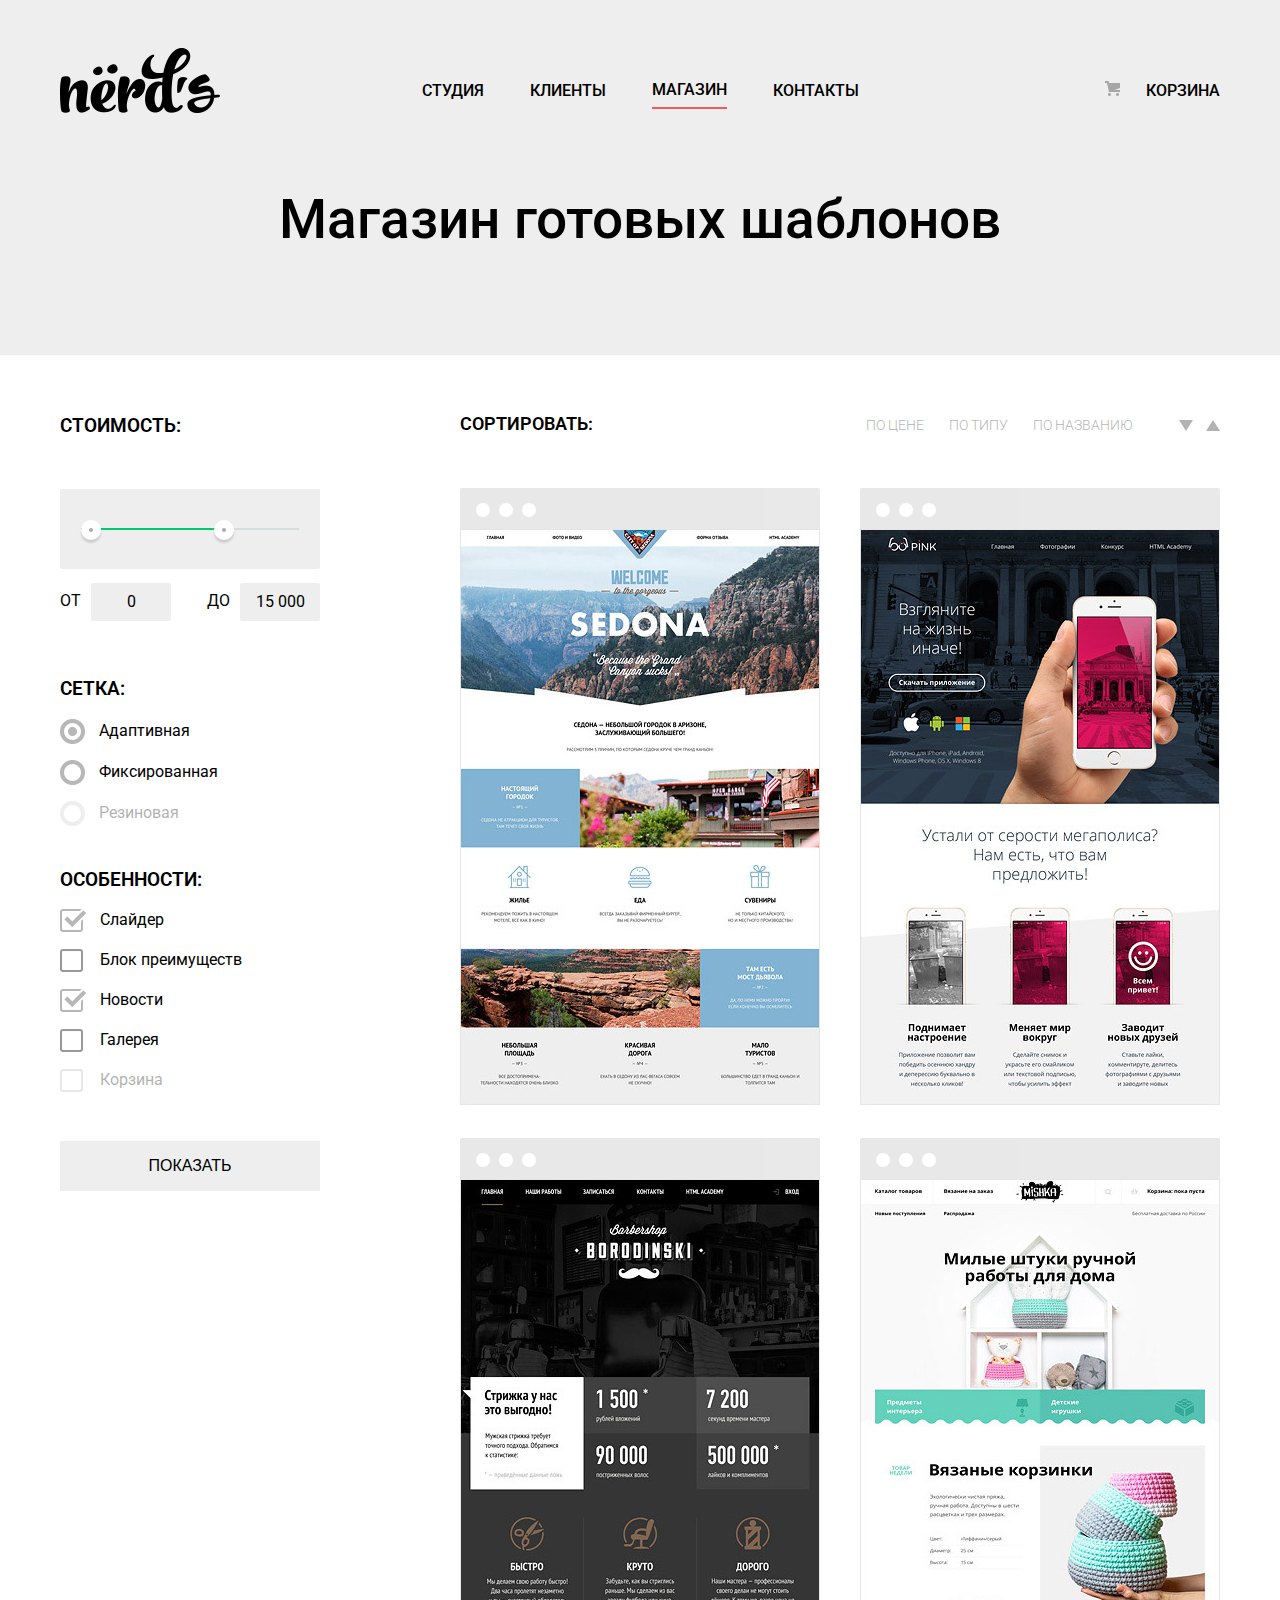
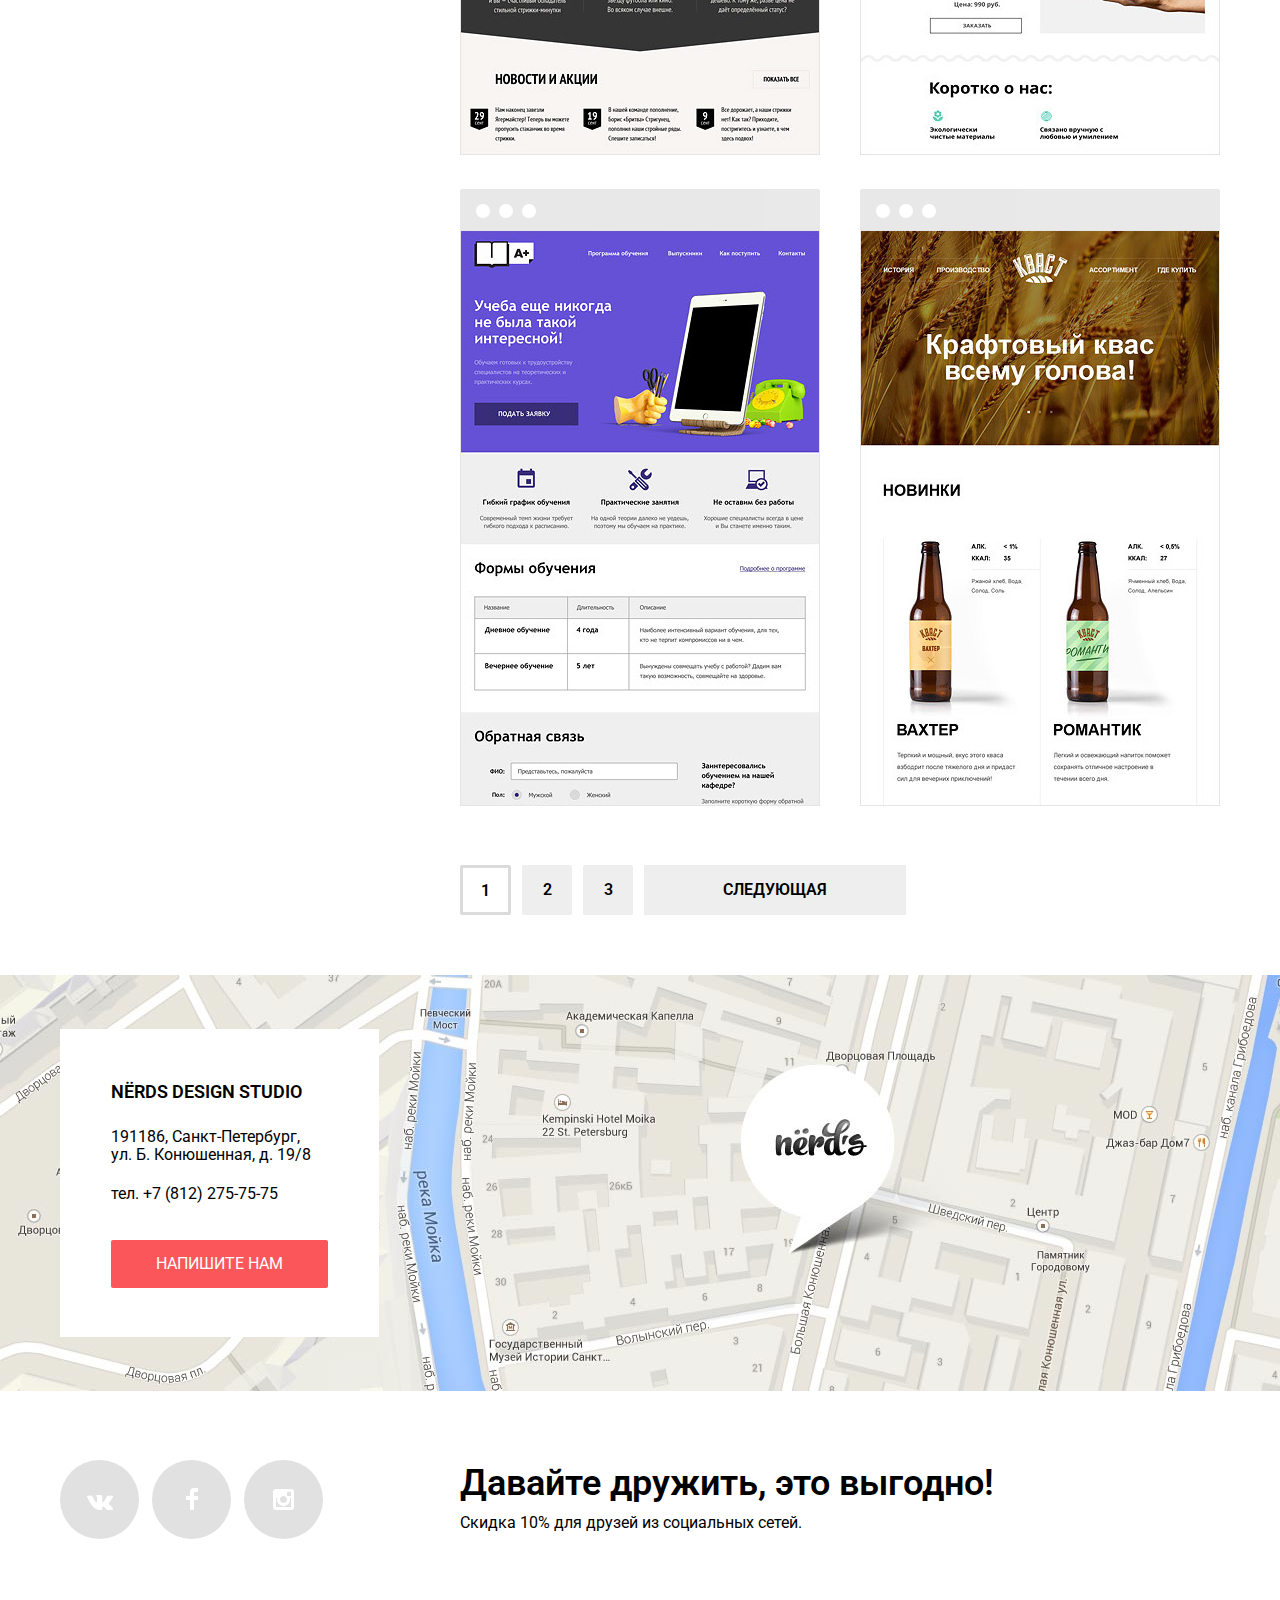
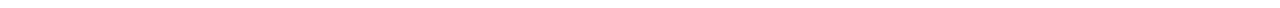
==== commit d8a0d578: "Added js to the popup form" ====
--- a/catalog.html
+++ b/catalog.html
@@ -13,8 +13,8 @@
   <header class="main-header">
     <nav class="main-navigation container">
       <a class="main-logo" href="index.html">
-      <img src="img/nerds-logo.png" width="160" height="65" alt="Логотип студии Nerds">
-    </a>
+        <img src="img/nerds-logo.png" width="160" height="65" alt="Логотип студии Nerds">
+      </a>
       <ul class="site-navigation">
         <li><a href="#">Студия</a></li>
         <li><a href="#">Клиенты</a></li>
@@ -55,18 +55,50 @@
 
         <fieldset class="filter-net">
           <legend>Сетка:</legend>
-          <label><input type="radio" name="net" value="0" checked><span class="sprite"></span>Адаптивная</label>
-          <label><input type="radio" name="net" value="1"><span class="sprite"></span>Фиксированная</label>
-          <label class="disabled"><input type="radio" name="net" value="2" disabled><span class="sprite"></span>Резиновая</label>
+          <label>
+            <input class="fancy-radio" type="radio" name="net" value="0" checked>
+            <span class="sprite"></span>
+            Адаптивная
+          </label>
+          <label>
+            <input class="fancy-radio" type="radio" name="net" value="1">
+            <span class="sprite"></span>
+            Фиксированная
+          </label>
+          <label class="disabled">
+            <input class="fancy-radio" type="radio" name="net" value="2" disabled>
+            <span class="sprite"></span>
+            Резиновая
+          </label>
         </fieldset>
 
         <fieldset class="filter-features">
           <legend>Особенности:</legend>
-          <label><input type="checkbox" name="features" value="0" checked><span class="sprite"></span>Слайдер</label>
-          <label><input type="checkbox" name="features" value="1"><span class="sprite"></span>Блок преимуществ</label>
-          <label><input type="checkbox" name="features" value="2" checked><span class="sprite"></span>Новости</label>
-          <label><input type="checkbox" name="features" value="3"><span class="sprite"></span>Галерея</label>
-          <label class="disabled"><input type="checkbox" name="features" value="4" disabled><span class="sprite"></span>Корзина</label>
+          <label>
+            <input class="fancy-checkbox" type="checkbox" name="features" value="0" checked>
+            <span class="sprite"></span>
+            Слайдер
+          </label>
+          <label>
+            <input class="fancy-checkbox" type="checkbox" name="features" value="1">
+            <span class="sprite"></span>
+            Блок преимуществ
+          </label>
+          <label>
+            <input class="fancy-checkbox" type="checkbox" name="features" value="2" checked>
+            <span class="sprite"></span>
+            Новости
+          </label>
+          <label>
+            <input class="fancy-checkbox" type="checkbox" name="features" value="3">
+            <span class="sprite"></span>
+            Галерея
+          </label>
+          <label class="disabled">
+            <input class="fancy-checkbox" type="checkbox" name="features" value="4" disabled>
+            <span class="sprite"></span>
+            Корзина
+          </label>
         </fieldset>
 
         <button class="form-btn" type="submit">Показать</button>
@@ -92,11 +124,11 @@
       <section class="layouts">
         <div class="layout-item">
           <a href="#" class="layout-pic">
-            <div class="layout-window"><span></span><span></span><span></span></div>
+            <div class="layout-window"><span></span></div>
             <img src="img/catalog/img-sedona.jpg" alt="Sedona" width="360" height="576">
           </a>
           <div class="layout-hover">
-            <b class="layout-title">Sedona</b>
+            <a href="#" class="layout-title">Sedona</a>
             <p>Информационный сайт<br> для туристов</p>
             <a class="button layout-btn" href="#">9 900 руб.</a>
           </div>
@@ -104,11 +136,11 @@
 
         <div class="layout-item">
           <a href="#" class="layout-pic">
-            <div class="layout-window"><span></span><span></span><span></span></div>
+            <div class="layout-window"><span></span></div>
             <img src="img/catalog/img-pink.jpg" alt="Pink App" width="360" height="576">
           </a>
           <div class="layout-hover">
-            <b class="layout-title">Pink App</b>
+            <a href="#" class="layout-title">Pink App</a>
             <p>Продуктовый лендинг<br> приложения для iOS и Android</p>
             <a class="button layout-btn" href="#">9 900 руб.</a>
           </div>
@@ -116,11 +148,11 @@
 
         <div class="layout-item">
           <a href="#" class="layout-pic">
-            <div class="layout-window"><span></span><span></span><span></span></div>
+            <div class="layout-window"><span></span></div>
             <img src="img/catalog/img-barbershop.jpg" alt="Barbershop" width="360" height="576">
           </a>
           <div class="layout-hover">
-            <b class="layout-title">Barbershop</b>
+            <a href="#" class="layout-title">Barbershop</a>
             <p>Сайт салона красоты.<br> Для мужчин, да</p>
             <a class="button layout-btn" href="#">9 900 руб.</a>
           </div>
@@ -128,11 +160,11 @@
 
         <div class="layout-item">
           <a href="#" class="layout-pic">
-            <div class="layout-window"><span></span><span></span><span></span></div>
+            <div class="layout-window"><span></span></div>
             <img src="img/catalog/img-mishka.jpg" alt="Mishka" width="360" height="576">
           </a>
           <div class="layout-hover">
-            <b class="layout-title">Mishka</b>
+            <a href="#" class="layout-title">Mishka</a>
             <p>Интернет-магазин<br> вязаных игрушек</p>
             <a class="button layout-btn" href="#">9 900 руб.</a>
           </div>
@@ -140,11 +172,11 @@
 
         <div class="layout-item">
           <a href="#" class="layout-pic">
-            <div class="layout-window"><span></span><span></span><span></span></div>
+            <div class="layout-window"><span></span></div>
             <img src="img/catalog/img-aplus.jpg" alt="A Plus" width="360" height="576">
           </a>
           <div class="layout-hover">
-            <b class="layout-title">A Plus</b>
+            <a href="#" class="layout-title">A Plus</a>
             <p>Лендинг курсов повышения<br> квалификации</p>
             <a class="button layout-btn" href="#">9 900 руб.</a>
           </div>
@@ -152,11 +184,11 @@
 
         <div class="layout-item">
           <a href="#" class="layout-pic">
-            <div class="layout-window"><span></span><span></span><span></span></div>
+            <div class="layout-window"><span></span></div>
             <img src="img/catalog/img-kvast.jpg" alt="Kvast" width="360" height="576">
           </a>
           <div class="layout-hover">
-            <b class="layout-title">Кваст</b>
+            <a href="#" class="layout-title">Кваст</a>
             <p>Промо-сайт производителя<br> крафтового кваса</p>
             <a class="button layout-btn" href="#">9 900 руб.</a>
           </div>
@@ -169,7 +201,6 @@
         <a class="nav-link form-btn" href="#">3</a>
         <a class="nav-link-next form-btn" href="#">Следующая</a>
       </section>
-
     </div>
   </main>
 
@@ -181,8 +212,7 @@
         <span class="studio-title">Nёrds design studio</span>
         <address>191186, Санкт-Петербург,<br> ул. Б. Конюшенная, д. 19/8</address>
         <a class="phone" href="tel:+78122757575">тел. +7 (812) 275-75-75</a>
-        <!-- <button class="button contacts-btn" type="button">Напишите нам</button> -->
-        <a href="#contacts-popup-form" class="button contacts-btn">Напишите нам</a>
+        <a href="#" class="button contacts-btn">Напишите нам</a>
       </div>
     </div>
   </section>
@@ -201,8 +231,8 @@
     </section>
   </footer>
 
-  <div id="contacts-popup-form" class="contacts-popup-form">
-    <a href="#map" class="contacts-popup-close"><i class="sprite sprite-close-cross"></i></a>
+  <div class="contacts-popup-form">
+    <a href="#" class="contacts-popup-close"><i class="sprite sprite-close-cross"></i></a>
 
     <!-- Попап форма обратной связи -->
     <form action="#" method="post">
@@ -210,20 +240,20 @@
         <legend>Напишите нам</legend>
 
         <div class="contacts-popup-placeholder">
-          <span class="control control-name">
-          <label for="name">Ваше имя:</label>
-          <input type="text" id="name" name="name" placeholder="Представьтесь, пожалуйста" required>
-        </span>
-
-          <span class="control control-email">
-          <label for="email">Ваш e-mail:</label>
-          <input type="email" id="email" name="email" placeholder="Для отправки ответа" required>
-        </span>
-
-          <span class="control control-comment">
-          <label for="comment">Текст письма:</label>
-          <textarea id="comment" name="comment" rows="6" placeholder="В свободной форме" required></textarea>
-        </span>
+          <div class="control control-name">
+            <label for="name">Ваше имя:</label>
+            <input type="text" id="name" name="name" placeholder="Представьтесь, пожалуйста" required>
+          </div>
+
+          <div class="control control-email">
+            <label for="email">Ваш e-mail:</label>
+            <input type="email" id="email" name="email" placeholder="Для отправки ответа" required>
+          </div>
+
+          <div class="control control-comment">
+            <label for="comment">Текст письма:</label>
+            <textarea id="comment" name="comment" rows="6" placeholder="В свободной форме" required></textarea>
+          </div>
         </div>
       </fieldset>
 
@@ -258,6 +288,7 @@
         .add(myPlacemark);
     });
   </script>
+  <script src="js/script.min.js"></script>
 
 </body>
 
--- a/css/style.min.css
+++ b/css/style.min.css
@@ -1 +1 @@
-html{-webkit-box-sizing:border-box;-moz-box-sizing:border-box;box-sizing:border-box;font-family:Roboto,Arial,sans-serif;font-size:16px}html,body{margin:0;padding:0}*,:before,:after{box-sizing:inherit;margin:0;padding:0;list-style:none}a{text-decoration:none;color:#000}.visually-hidden{position:absolute;overflow:hidden;clip:rect(0 0 0 0);height:1px;width:1px;margin:-1px;padding:0;border:0}.sprite{background-image:url(../img/spritesheet.png);background-repeat:no-repeat;display:inline-block;vertical-align:baseline}.sprite-cart{width:15px;height:15px;background-position:-5px -5px}.sprite-checkbox-off{width:23px;height:23px;background-position:-30px -5px}.sprite-checkbox-on{width:27px;height:23px;background-position:-63px -5px}.sprite-close-cross{width:21px;height:21px;background-position:-5px -38px}.sprite-icon-fb{width:12px;height:22px;background-position:-36px -38px}.sprite-icon-insta{width:21px;height:21px;background-position:-58px -38px}.sprite-icon-vk{width:26px;height:15px;background-position:-58px -69px}.sprite-radio-off{width:25px;height:25px;background-position:-100px -5px}.sprite-radio-on{width:25px;height:25px;background-position:-94px -40px}.container{width:1200px;padding:0 20px;margin:0 auto}.button{display:inline-block;vertical-align:baseline;padding:15px 54px;border-radius:2px;background-color:#fb565a;text-transform:uppercase;color:#fff;border:none;line-height:18px}.button:hover{background-color:#e74246}.button:focus{background-color:#d7373b;color:rgba(255,255,255,.3);box-shadow:0 1px 2px #c13135 inset}.main-header{background-color:#eee;padding-top:48px}.main-navigation{display:flex;align-items:stretch}.main-logo{display:block;width:280px}.main-logo:hover{opacity:.8}.main-logo:focus{opacity:.3}.site-navigation{width:600px;text-align:center;padding-top:33px}.site-navigation li{display:inline-block;vertical-align:middle;margin:0}.site-navigation a{display:block;margin:0 21px;padding-bottom:8px;text-transform:uppercase;font-weight:500}.site-navigation .active-page{border-bottom:2px solid #fb565a}.site-navigation a:hover{color:#fb565a}.site-navigation a:focus{color:rgba(0,0,0,.3)}.user-navigation{width:280px;text-align:right;padding-top:33px}.user-navigation a{text-transform:uppercase;font-weight:500}.user-navigation .sprite-cart{margin-right:26px}.hero{background-color:#eee;margin-bottom:84px}.slider{height:426px;position:relative}.slide-text{padding-top:74px;line-height:1.5}.slide-text p{margin-bottom:42px}.slide-title{display:block;font-size:56px;line-height:1;padding-bottom:24px;font-weight:500}.slider-item{height:426px;background-repeat:no-repeat;display:none}.slide-active{display:block}.slider-item:target{display:block}.slide-design{background-image:url(../img/main/slide-design.png);background-position:right 31px bottom}.slide-math{background-image:url(../img/main/slide-math.png);background-position:right 2px bottom}.slide-hardcore{background-image:url(../img/main/slide-hardcore.png);background-position:right 2px bottom}.slider-controls{position:absolute;left:50%;transform:translateX(-50%);top:314px}.slider-controls a{display:inline-block;vertical-align:middle;width:18px;height:18px;border-radius:50%;background:#fff;margin:0 7px;position:relative}.slider-controls .active{cursor:default}.slider-controls a.active::before{content:"";display:block;position:absolute;width:8px;height:8px;left:5px;top:5px;border:2px solid #c2c2c2;border-radius:50%}.services-title{font-size:24px;line-height:1.25;text-transform:uppercase;margin-top:20px}.services-txt{line-height:1.5;margin-top:15px;padding-bottom:31px}.services-list{display:flex;align-items:stretch;border-bottom:2px solid #eee;padding-bottom:80px;margin-bottom:40px}.service-item{width:300px;margin-right:100px}.service-item:last-child{margin-right:0}.order-btn{padding:16px 40px}.service-applications .order-btn{background-color:#00ca74}.service-applications .order-btn:hover{background-color:#00bc6c}.service-applications .order-btn:focus{background-color:#00aa62;color:rgba(255,255,255,.3);box-shadow:0 1px 2px #009958 inset}.service-presentations .order-btn{background-color:#efc84a}.service-presentations .order-btn:hover{background-color:#eab534}.service-presentations .order-btn:focus{background-color:#e5a722;color:rgba(255,255,255,.3);box-shadow:0 1px 2px #ce961f inset}.info{display:flex;padding-bottom:74px;border-bottom:2px solid #eee}.studio-img{width:360px}.studio-txt{padding-top:34px;width:800px}.info-nerds{font-size:45px;line-height:1;font-weight:500}.info-txt{padding:34px 0 38px;line-height:1.5}.orders{line-height:1.5;text-transform:uppercase;font-weight:600;font-size:16px}.list-item{line-height:1.5;margin-top:24px}.list-item::before{content:"";display:inline-block;width:25px;height:2px;background:#fb565a;margin-right:11px;margin-top:-3px;vertical-align:middle}.accuracy{display:block;padding-top:34px;text-align:center;line-height:1.5;font-weight:600;text-transform:uppercase}.percentage{font-size:45px;font-weight:600}.percentage sup{font-size:28px}.advantages{display:flex;padding-top:38px}.advantage-item{width:33%}.advantage-txt{display:block;padding-top:16px;line-height:1}.percentage{display:block}.partners{padding:47px 0 39px;border-bottom:2px solid #eee;margin-bottom:80px}.partners-list{display:flex}.partners-item{width:25%;text-align:center}.partners-item a{opacity:.2}.partners-item a:hover{opacity:1}.partners-item a:focus{opacity:.1}.map{position:relative;height:416px;margin-bottom:69px;overflow:hidden;background:url(../img/map.jpg) center center no-repeat;background-size:cover}.map-placeholder{height:416px}.contacts-container{position:absolute;left:0;top:54px;bottom:54px;margin-left:50%;transform:translateX(-50%)}.contacts-block{width:319px;height:308px;background:#fff;padding:50px}.main-footer{display:flex;margin-bottom:69px}.social{width:400px}.social-btn{display:inline-block;vertical-align:middle;background-color:#e1e1e1;width:79px;height:79px;border-radius:50%;text-align:center;line-height:89px;margin-right:9px}.social-btn:hover{background-color:#e74246}.social-btn:focus{background-color:#e74246;box-shadow:0 1px 2px #c13135 inset}.social-btn:focus .sprite{opacity:.3}.promo{width:760px;padding-top:5px}.promo-txt{display:block;font-size:36px;line-height:1;font-weight:600;padding-bottom:13px}.studio-title{display:block;font-size:18px;line-height:1.7;text-transform:uppercase;font-weight:600;margin-bottom:20px}.contacts-block address{font-style:normal;margin-bottom:20px}.contacts-btn{padding:15px;text-align:center;display:block;margin-top:35px}.contacts-popup-form{position:fixed;left:50%;top:50%;transform:translate(-50%,-50%);width:960px;padding:65px 100px 84px;background:#fff;box-shadow:0 0 10px rgba(0,0,0,.3);display:none}.contacts-popup-close{position:absolute;right:90px;top:79px}.contacts-popup-form:target{display:block}.contacts-popup-form fieldset{border:none;padding:0;margin:0}.contacts-popup-form .contacts-popup-placeholder{display:flex;flex-direction:row;flex-wrap:wrap;justify-content:space-between}.contacts-popup-form legend{font-size:45px;font-weight:500;margin-bottom:37px}.contacts-popup-form .control{display:block;width:100%}.contacts-popup-form .control-name,.contacts-popup-form .control-email{width:360px;margin-bottom:33px}.contacts-popup-form .control-comment{margin-bottom:43px}.contacts-popup-form label{display:block;font-weight:600;margin-bottom:9px}.contacts-popup-form input,.contacts-popup-form textarea{height:50px;line-height:50px;border:2px solid #d7dcde;color:#000;border-radius:2px;width:100%;padding:0 14px;outline:0;box-shadow:none}.contacts-popup-form textarea{height:118px;line-height:1.2;padding:11px;resize:none}.contacts-popup-form input::placeholder,.contacts-popup-form textarea::placeholder{color:#a1a1a1}.contacts-popup-form input:hover,.contacts-popup-form textarea:hover{border-color:#b4b9bb}.contacts-popup-form input:focus,.contacts-popup-form textarea:focus{border-color:#000}.contacts-popup-form input:invalid,.contacts-popup-form textarea:invalid{border-color:#e74246;color:#e74246}.contacts-popup-form input:invalid::placeholder,.contacts-popup-form textarea:invalid::placeholder{color:#e74246}.contacts-popup-form .button{padding:16px 81px}.page-header{font-size:55px;line-height:1;font-weight:500;background-color:#eee;padding:38px 0 108px;text-align:center}.catalog{display:flex}.filters{width:260px;margin-right:140px}.filter-price{border:none;padding:0;margin:19px 0 26px}.filter-net{border:none;padding:0;margin:19px 0 26px}.filter-features{border:none;padding:0;margin:19px 0 34px}.filter-catalog legend{font-weight:600;font-size:19px;line-height:1.6;text-transform:uppercase;margin-bottom:14px}.filter-catalog label{display:block;margin-bottom:16px}.filter-catalog .form-btn{width:100%;text-align:center;margin-bottom:8px}.filter-price legend{margin-bottom:48px}.filter-price-placeholder{background-color:#eee;padding:39px 21px;border-radius:2px;margin-bottom:14px}.filter-price-range{background:#d7dcde;height:2px;position:relative}.filter-price-range-selected{background:#00ca74;height:2px;width:143px}.filter-price-range::before,.filter-price-range::after{content:"";display:block;position:absolute;top:-8px;width:20px;height:20px;background-color:#ababab;border:8px solid #fff;border-radius:100%;box-shadow:0 3px 2px #cccdcd;cursor:pointer}.filter-price-range::before{left:0}.filter-price-range::after{left:143px;transform:translateX(-10px)}.filter-value-placeholder{display:flex;justify-content:space-between;margin-bottom:27px}.filter-value-from,.filter-value-to{width:113px;text-transform:uppercase}.filter-value-to{text-align:right}.filter-value-from span,.filter-value-to span{display:inline-block;vertical-align:middle;width:80px;height:38px;line-height:38px;text-align:center;background-color:#eee;border-radius:2px;margin-left:6px}input[type=checkbox]{visibility:hidden;opacity:0;position:absolute;z-index:-1}input[type=checkbox]~.sprite{display:inline-block;vertical-align:middle;margin-right:10px;width:23px;height:23px;background-position:-30px -5px}input[type=checkbox]:checked~.sprite{background-position:-63px -5px}input[type=radio]{visibility:hidden;opacity:0;position:absolute;z-index:-1}input[type=radio]~.sprite{display:inline-block;vertical-align:middle;margin-right:10px;width:25px;height:25px;background-position:-100px -5px}input[type=radio]:checked~.sprite{background-position:-94px -40px}input~.sprite{opacity:.4}input:disabled~.sprite{opacity:.3}input:hover:not(:disabled)~.sprite{opacity:1}.disabled{opacity:.3}.form-btn{display:inline-block;vertical-align:middle;color:#000;background-color:#eee;height:50px;line-height:50px;text-transform:uppercase;border:none}.form-btn:hover{color:#000;background-color:#dfdfdf}.form-btn:focus,.form-btn:active{color:#000;background-color:#d5d5d5;box-shadow:0 3px 3px #bfbfbf inset}.nav-link{border-radius:2px;width:50px;height:50px;line-height:50px;text-align:center;margin-right:11px;font-weight:600}.nav-link.active{background-color:#fff;border:3px solid #dbdbdb;line-height:45px}.nav-link-next{padding:0 79px;font-weight:600}.shop-content{width:760px;margin-bottom:60px}.sorting{display:flex;flex-direction:row;justify-content:space-between;margin-bottom:55px;font-size:18px;line-height:1;text-transform:uppercase;font-weight:600;margin-top:23px}.sorting-filters{display:inline-block;vertical-align:baseline;margin-right:20px}.sorting-filters li{display:inline-block;vertical-align:baseline;margin-left:27px}.sorting-filters a{text-transform:uppercase;font-size:14px;opacity:.3}.sorting-filters a:hover{opacity:.6}.sorting-filters a:active,.sorting-filters a:focus{opacity:1}.pickers{display:inline-block;vertical-align:baseline}.pickers li{display:inline-block;vertical-align:baseline;margin-left:9px}.pickers a{opacity:.3}.pickers a:hover{opacity:.6}.pickers a:active,.pickers a:focus{opacity:1}.arrow-up{display:inline-block;vertical-align:middle;width:0;height:0;border-left:7px solid transparent;border-right:7px solid transparent;border-bottom:11px solid}.arrow-down{display:inline-block;vertical-align:middle;width:0;height:0;border-left:7px solid transparent;border-right:7px solid transparent;border-top:11px solid}.layouts{display:flex;flex-direction:row;justify-content:space-between;flex-wrap:wrap}.layout-item{width:360px;margin-bottom:29px;overflow:hidden;position:relative}.layout-pic{display:block}.layout-window{height:41px;line-height:41px;border-radius:2px 2px 0 0;background:#4d4d4d;padding-left:16px;opacity:.12;transition:opacity .25s linear 0s}.layout-window span{display:inline-block;vertical-align:middle;width:14px;height:14px;border-radius:50%;background:#fff;margin-right:9px}.layout-item:hover .layout-window{opacity:1}.layout-hover{text-align:center;background:#eee;position:absolute;left:0;right:0;bottom:0;padding:29px 29px 48px;transform:translateY(110%);transition:transform .25s linear 0s}.layout-title{display:block;padding-bottom:15px;font-size:18px;font-weight:500;line-height:1.6;text-transform:uppercase}.layout-hover p{color:#666;padding-bottom:31px}.layout-item:hover .layout-hover{transform:translateY(0)}.layout-btn{padding:15px 61px}.paginator{margin-top:20px}
+*,:after,:before,body,html{margin:0;padding:0}.button,.sprite{display:inline-block;vertical-align:baseline}.info-nerds,.slide-title,.user-navigation a{font-weight:500}.fancy-checkbox,.fancy-radio{visibility:hidden;z-index:-1}.accuracy,.button,.filter-catalog legend,.filter-value-from,.filter-value-to,.form-btn,.layout-title,.orders,.services-title,.site-navigation a,.sorting,.sorting-filters a,.user-navigation a{text-transform:uppercase}html{-webkit-box-sizing:border-box;-moz-box-sizing:border-box;box-sizing:border-box;font-family:Roboto,Arial,sans-serif;font-size:16px}*,:after,:before{box-sizing:inherit;list-style:none}a{text-decoration:none;color:#000}.visually-hidden{position:absolute;overflow:hidden;clip:rect(0 0 0 0);height:1px;width:1px;margin:-1px;padding:0;border:0}.sprite{background:url(../img/spritesheet.png) no-repeat}.sprite-cart{width:15px;height:15px;background-position:-5px -5px}.sprite-checkbox-off{width:23px;height:23px;background-position:-30px -5px}.sprite-checkbox-on{width:27px;height:23px;background-position:-63px -5px}.sprite-close-cross{width:21px;height:21px;background-position:-5px -38px}.sprite-icon-fb{width:12px;height:22px;background-position:-36px -38px}.sprite-icon-insta{width:21px;height:21px;background-position:-58px -38px}.sprite-icon-vk{width:26px;height:15px;background-position:-58px -69px}.sprite-radio-off{width:25px;height:25px;background-position:-100px -5px}.sprite-radio-on{width:25px;height:25px;background-position:-94px -40px}.container{width:1200px;padding:0 20px;margin:0 auto}.button{padding:15px 54px;border-radius:2px;background-color:#fb565a;color:#fff;border:none;line-height:18px;max-width:250px}.button:hover{background-color:#e74246}.button:focus{background-color:#d7373b;color:rgba(255,255,255,.3);box-shadow:0 1px 2px #c13135 inset}.hero,.main-header{background-color:#eee}.main-header{padding-top:48px}.main-navigation{display:flex;align-items:stretch}.main-logo{display:block;width:280px}.main-logo:hover{opacity:.8}.main-logo:focus{opacity:.3}.site-navigation{width:600px;text-align:center;padding-top:33px}.site-navigation li{display:inline-block;vertical-align:middle;margin:0}.site-navigation a{display:block;margin:0 21px;padding-bottom:8px;font-weight:500}.site-navigation .active-page{border-bottom:2px solid #fb565a}.site-navigation a:hover{color:#fb565a}.site-navigation a:focus{color:rgba(0,0,0,.3)}.user-navigation{width:280px;text-align:right;padding-top:33px}.accuracy,.contacts-btn,.page-header,.partners-item,.social-btn{text-align:center}.user-navigation a:hover{color:#fb565a}.user-navigation a:focus{color:rgba(0,0,0,.3)}.user-navigation .sprite-cart{margin-right:26px}.hero{margin-bottom:84px}.slider{position:relative}.slide-title{display:block;font-size:56px;line-height:1;padding-bottom:24px;letter-spacing:-.38px}.slider-item{min-height:426px;background-repeat:no-repeat;display:none;padding:74px 0;line-height:1.5}.slider-item p{margin-bottom:42px;max-width:600px}.slide-active,.slider-item:target{display:block}.slide-design{background:url(../img/main/slide-design.png) right 31px bottom no-repeat}.slide-math{background:url(../img/main/slide-math.png) right 2px bottom no-repeat}.slide-hardcore{background:url(../img/main/slide-hardcore.png) right 2px bottom no-repeat}.slider-controls{position:absolute;left:50%;transform:translateX(-50%);bottom:97px}.slider-controls a{display:inline-block;vertical-align:middle;width:18px;height:18px;border-radius:50%;background:#fff;margin:0 7px;position:relative}.slider-controls .active{cursor:default}.slider-controls a.active::before{content:"";display:block;position:absolute;width:8px;height:8px;left:5px;top:5px;border:2px solid #c2c2c2;border-radius:50%}.info,.partners,.services-list{border-bottom:2px solid #eee}.services-title{font-size:24px;line-height:1.25;margin-top:20px}.services-txt{line-height:1.5;margin-top:15px;padding-bottom:31px}.services-list{display:flex;align-items:stretch;padding-bottom:80px;margin-bottom:40px}.service-item{width:300px;margin-right:100px}.service-item:last-child{margin-right:0}.service-item p{max-width:250px}.order-btn{padding:16px 40px}.service-applications .order-btn{background-color:#00ca74}.service-applications .order-btn:hover{background-color:#00bc6c}.service-applications .order-btn:focus{background-color:#00aa62;color:rgba(255,255,255,.3);box-shadow:0 1px 2px #009958 inset}.service-presentations .order-btn{background-color:#efc84a}.service-presentations .order-btn:hover{background-color:#eab534}.service-presentations .order-btn:focus{background-color:#e5a722;color:rgba(255,255,255,.3);box-shadow:0 1px 2px #ce961f inset}.info{display:flex;padding-bottom:74px}.studio-img{width:360px}.studio-txt{padding:34px 120px 0 0;width:800px}.info-nerds{font-size:45px;line-height:1}.accuracy,.info-txt,.list-item,.orders{line-height:1.5}.accuracy,.orders,.percentage,.promo-txt,.studio-title{font-weight:600}.info-txt{padding:34px 0 38px}.orders{font-size:16px}.list-item{margin-top:24px}.list-item::before{content:"";display:inline-block;vertical-align:middle;width:25px;height:2px;background:#fb565a;margin-right:11px;margin-top:-3px}.accuracy{display:block;padding-top:34px}.percentage{font-size:45px}.percentage sup{font-size:28px}.advantages{display:flex;padding-top:38px}.advantage-item{width:33%}.advantage-txt{display:block;padding-top:16px;line-height:1.1}.percentage{display:block}.partners{padding:47px 0 39px;margin-bottom:80px}.partners-list{display:flex;justify-content:center;overflow:hidden;padding-top:2px}.partners-item{width:209px;margin:0 45px;position:relative}.main-footer,.map{margin-bottom:69px}.partners-item::after{content:"";position:absolute;width:2px;height:52px;background:#eee;right:-45px;top:17px}.map,.map-placeholder{height:416px}.partners-item:last-of-type::after{display:none}.partners-item a{opacity:.2}.partners-item a:hover{opacity:1}.partners-item a:focus{opacity:.1}.map{position:relative;overflow:hidden;background:url(../img/map.jpg) center center no-repeat;background-size:cover}.contacts-container{position:absolute;left:0;top:54px;bottom:54px;margin-left:50%;transform:translateX(-50%);width:100%;max-width:1200px}.contacts-block{width:319px;height:308px;background:#fff;padding:48px 51px}.main-footer{display:flex}.social{width:400px}.social-btn{display:inline-block;vertical-align:middle;background-color:#e1e1e1;width:79px;height:79px;border-radius:50%;line-height:89px;margin-right:9px}.social-btn:focus,.social-btn:hover{background-color:#e74246}.social-btn:focus{box-shadow:0 1px 2px #c13135 inset}.social-btn:focus .sprite{opacity:.3}.promo{width:760px;padding-top:5px}.promo-txt{display:block;font-size:36px;line-height:1;padding-bottom:13px}.studio-title{display:block;font-size:18px;line-height:1.7;text-transform:uppercase;margin-bottom:20px}.contacts-block address{font-style:normal;margin-bottom:20px}.contacts-btn{padding:15px;display:block;margin-top:37px}.contacts-popup-form{position:fixed;left:50%;top:50%;margin:-295px 0 0 -480px;transform:translateY(-1000px);transition:transform .35s cubic-bezier(.4,0,1,1) 0s;width:960px;height:590px;padding:65px 100px 84px;background:#fff;box-shadow:0 0 10px rgba(0,0,0,.3)}.contacts-popup-form.opened{transform:translateY(0)}.contacts-popup-close{position:absolute;right:90px;top:79px}.contacts-popup-form fieldset{border:none;padding:0;margin:0}.contacts-popup-form .contacts-popup-placeholder{display:flex;flex-direction:row;flex-wrap:wrap;justify-content:space-between}.contacts-popup-form legend{font-size:45px;font-weight:500;margin-bottom:37px}.contacts-popup-form .control{width:100%}.contacts-popup-form .control-email,.contacts-popup-form .control-name{width:360px;margin-bottom:33px}.contacts-popup-form .control-comment{margin-bottom:43px}.contacts-popup-form label{display:block;font-weight:600;margin-bottom:9px}.contacts-popup-form input,.contacts-popup-form textarea{height:50px;line-height:50px;border:2px solid #d7dcde;color:#000;border-radius:2px;width:100%;padding:0 14px;outline:0;box-shadow:none}.contacts-popup-form textarea{height:118px;line-height:1.2;padding:11px;resize:none}.contacts-popup-form input::placeholder,.contacts-popup-form textarea::placeholder{color:#a1a1a1}.contacts-popup-form input:hover,.contacts-popup-form textarea:hover{border-color:#b4b9bb}.contacts-popup-form input:focus,.contacts-popup-form textarea:focus{border-color:#000}.contacts-popup-form input.touched:invalid,.contacts-popup-form textarea.touched:invalid{border-color:#e74246;color:#e74246}.contacts-popup-form input.touched:invalid::placeholder,.contacts-popup-form textarea.touched:invalid::placeholder{color:#e74246}.contacts-popup-form .button{padding:16px 81px}.page-header{font-size:55px;line-height:1;font-weight:500;background-color:#eee;padding:38px 0 108px}.filter-features,.filter-net,.filter-price{border:none;padding:0}.catalog{display:flex}.filters{width:260px;margin-right:140px}.filter-price{margin:19px 0 26px}.filter-net{margin:19px 0 23px}.filter-net label{display:block;margin-bottom:16px}.filter-features{margin:19px 0 32px}.filter-features label{display:block;margin-bottom:17px}.filter-catalog legend{font-weight:600;font-size:19px;line-height:1.6;margin-bottom:14px}.filter-catalog .form-btn{width:100%;text-align:center;margin-bottom:8px}.filter-price legend{margin-bottom:48px}.filter-price-placeholder{background-color:#eee;padding:39px 21px;border-radius:2px;margin-bottom:14px}.filter-price-range{background:#d7dcde;height:2px;position:relative}.filter-price-range-selected{background:#00ca74;height:2px;width:143px}.filter-price-range::after,.filter-price-range::before{content:"";display:block;position:absolute;top:-8px;width:20px;height:20px;background-color:#ababab;border:8px solid #fff;border-radius:100%;box-shadow:0 3px 2px #cccdcd;cursor:pointer}.filter-price-range::before{left:0}.filter-price-range::after{left:143px;transform:translateX(-10px)}.filter-value-placeholder{display:flex;justify-content:space-between;margin-bottom:27px}.fancy-checkbox~.sprite,.fancy-radio~.sprite,.form-btn{display:inline-block;vertical-align:middle}.filter-value-from,.filter-value-to{width:113px}.filter-value-to{text-align:right}.filter-value-from span,.filter-value-to span{display:inline-block;vertical-align:middle;width:80px;height:38px;line-height:38px;text-align:center;background-color:#eee;border-radius:2px;margin-left:6px}.fancy-checkbox{opacity:0;position:absolute}.fancy-checkbox~.sprite{margin-right:9px;width:27px;height:23px;background-position:-30px -5px;opacity:.4}.fancy-checkbox:disabled~.sprite{opacity:.3}.fancy-checkbox:hover:not(:disabled)~.sprite{opacity:1}.fancy-checkbox:checked~.sprite{background-position:-63px -5px}.fancy-radio{opacity:0;position:absolute}.fancy-radio~.sprite{margin-right:10px;width:25px;height:25px;background-position:-100px -5px;opacity:.4}.form-btn,.nav-link{height:50px;line-height:50px}.fancy-radio:checked~.sprite{background-position:-94px -40px}.fancy-radio:disabled~.sprite{opacity:.3}.fancy-radio:hover:not(:disabled)~.sprite{opacity:1}.disabled{opacity:.3}.form-btn{color:#000;background-color:#eee;border:none}.form-btn:hover{color:#000;background-color:#dfdfdf}.form-btn:active,.form-btn:focus{color:#000;background-color:#d5d5d5;box-shadow:0 3px 3px #bfbfbf inset}.nav-link{border-radius:2px;padding:0 18px;min-width:50px;text-align:center;margin-right:7px;font-weight:600}.nav-link.active{background-color:#fff;border:3px solid #dbdbdb;line-height:45px}.nav-link-next{padding:0 79px;font-weight:600}.shop-content{width:760px;margin-bottom:60px}.sorting{display:flex;flex-direction:row;justify-content:space-between;margin-bottom:55px;font-size:18px;line-height:1;font-weight:600;margin-top:23px}.pickers,.pickers li,.sorting-filters,.sorting-filters li{display:inline-block;vertical-align:baseline}.sorting-filters{margin-right:33px}.sorting-filters li{margin-left:21px}.sorting-filters a{font-size:14px;opacity:.3;font-weight:300}.sorting-filters a:hover{opacity:.6}.sorting-filters a:active,.sorting-filters a:focus{opacity:1}.pickers li{margin-left:9px}.arrow-down,.arrow-up{display:inline-block;vertical-align:middle;width:0;height:0;border-left:7px solid transparent;border-right:7px solid transparent}.pickers a{opacity:.3}.pickers a:hover{opacity:.6}.pickers a:active,.pickers a:focus{opacity:1}.arrow-up{border-bottom:11px solid}.arrow-down{border-top:11px solid}.layouts{display:flex;flex-direction:row;justify-content:space-between;flex-wrap:wrap}.layout-item{width:360px;margin-bottom:29px;overflow:hidden;position:relative}.layout-pic{display:block}.layout-window{height:41px;line-height:41px;border-radius:2px 2px 0 0;background:#4d4d4d;padding-left:16px;opacity:.12;transition:opacity .25s linear 0s}.layout-window span,.layout-window span::after,.layout-window span::before{display:inline-block;vertical-align:middle;width:14px;height:14px;border-radius:50%;background:#fff}.layout-window span{margin:0 23px;position:relative}.layout-window span::after,.layout-window span::before{content:"";position:absolute;top:0}.layout-window span::before{left:-23px}.layout-window span::after{left:23px}.layout-item:hover .layout-window{opacity:1}.layout-hover{text-align:center;background:#eee;position:absolute;left:0;right:0;bottom:0;padding:29px 29px 48px;transform:translateY(110%);transition:transform .25s linear 0s}.layout-title{display:block;padding-bottom:15px;font-size:18px;font-weight:500;line-height:1.6}.layout-hover p{color:#666;margin-bottom:31px;max-height:296px;overflow-y:auto}.layout-item:hover .layout-hover{transform:translateY(0)}.layout-btn{padding:15px 61px}.paginator{margin-top:26px}
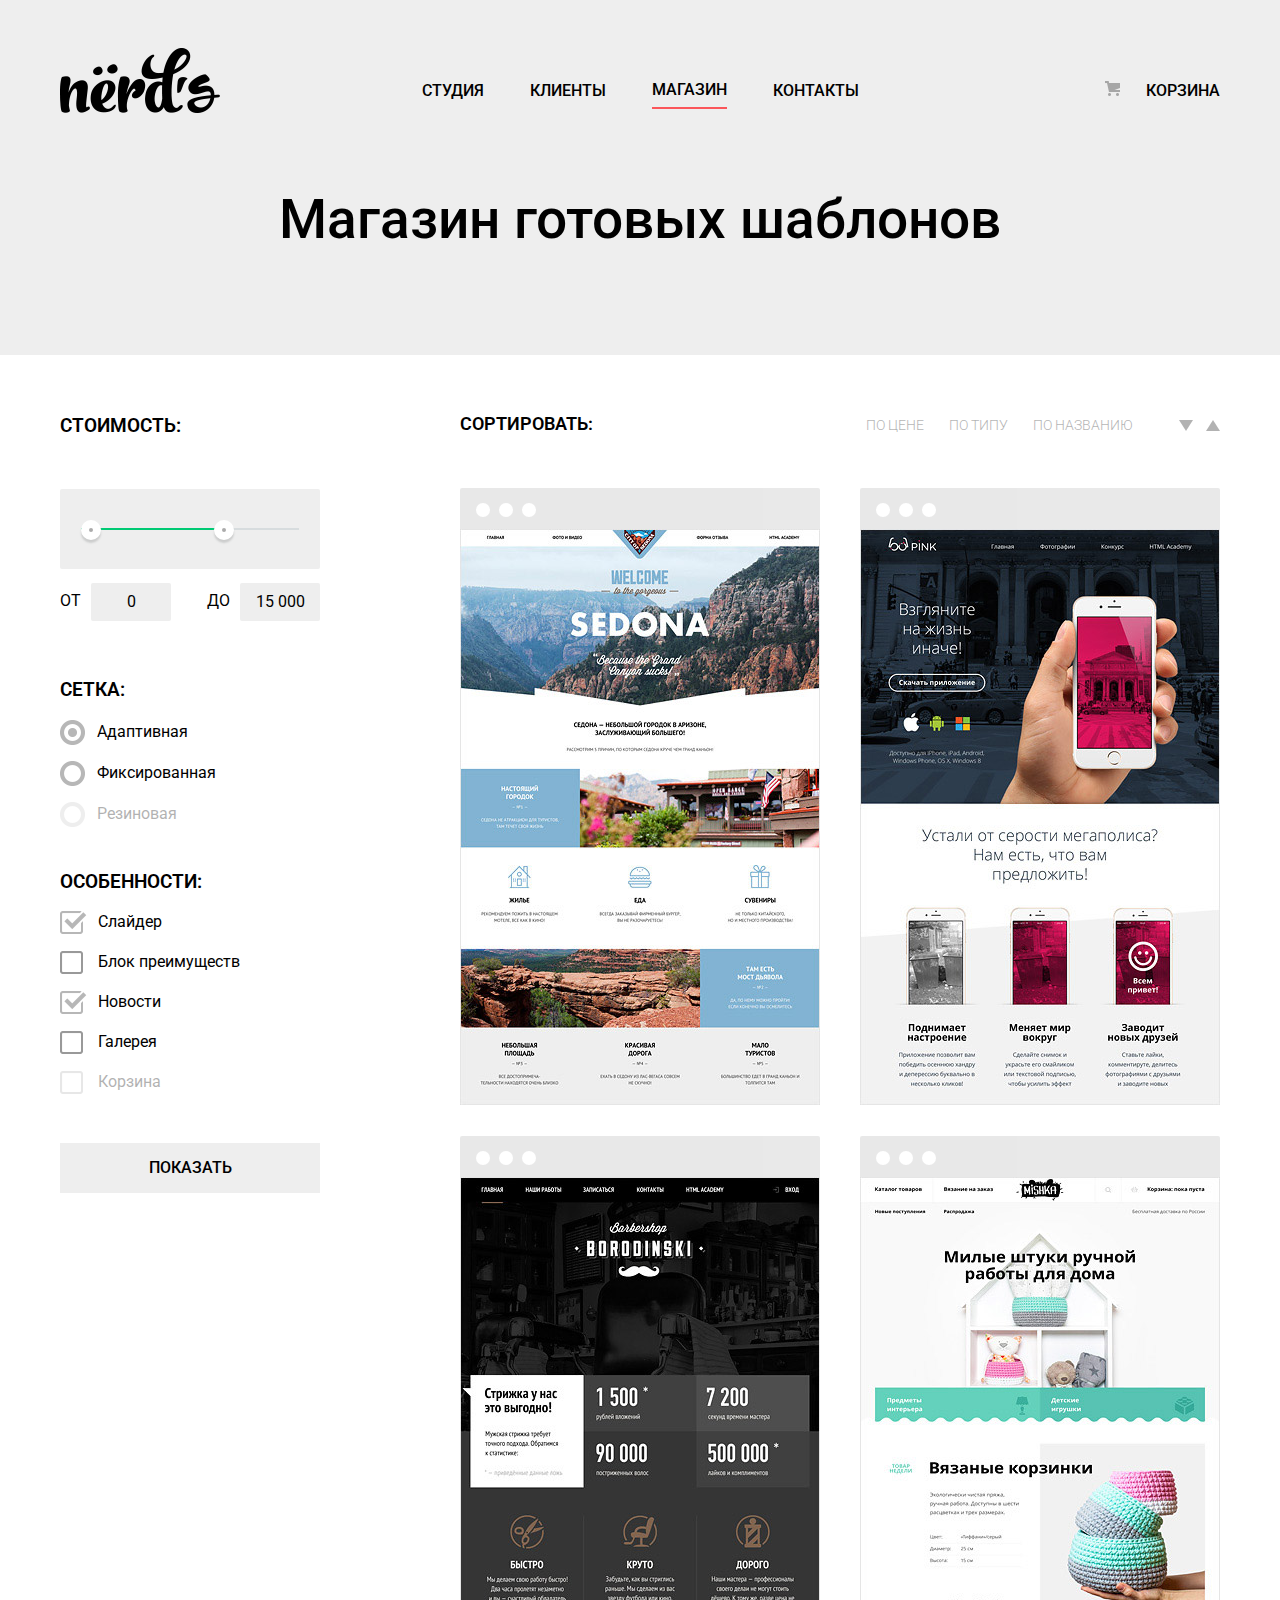
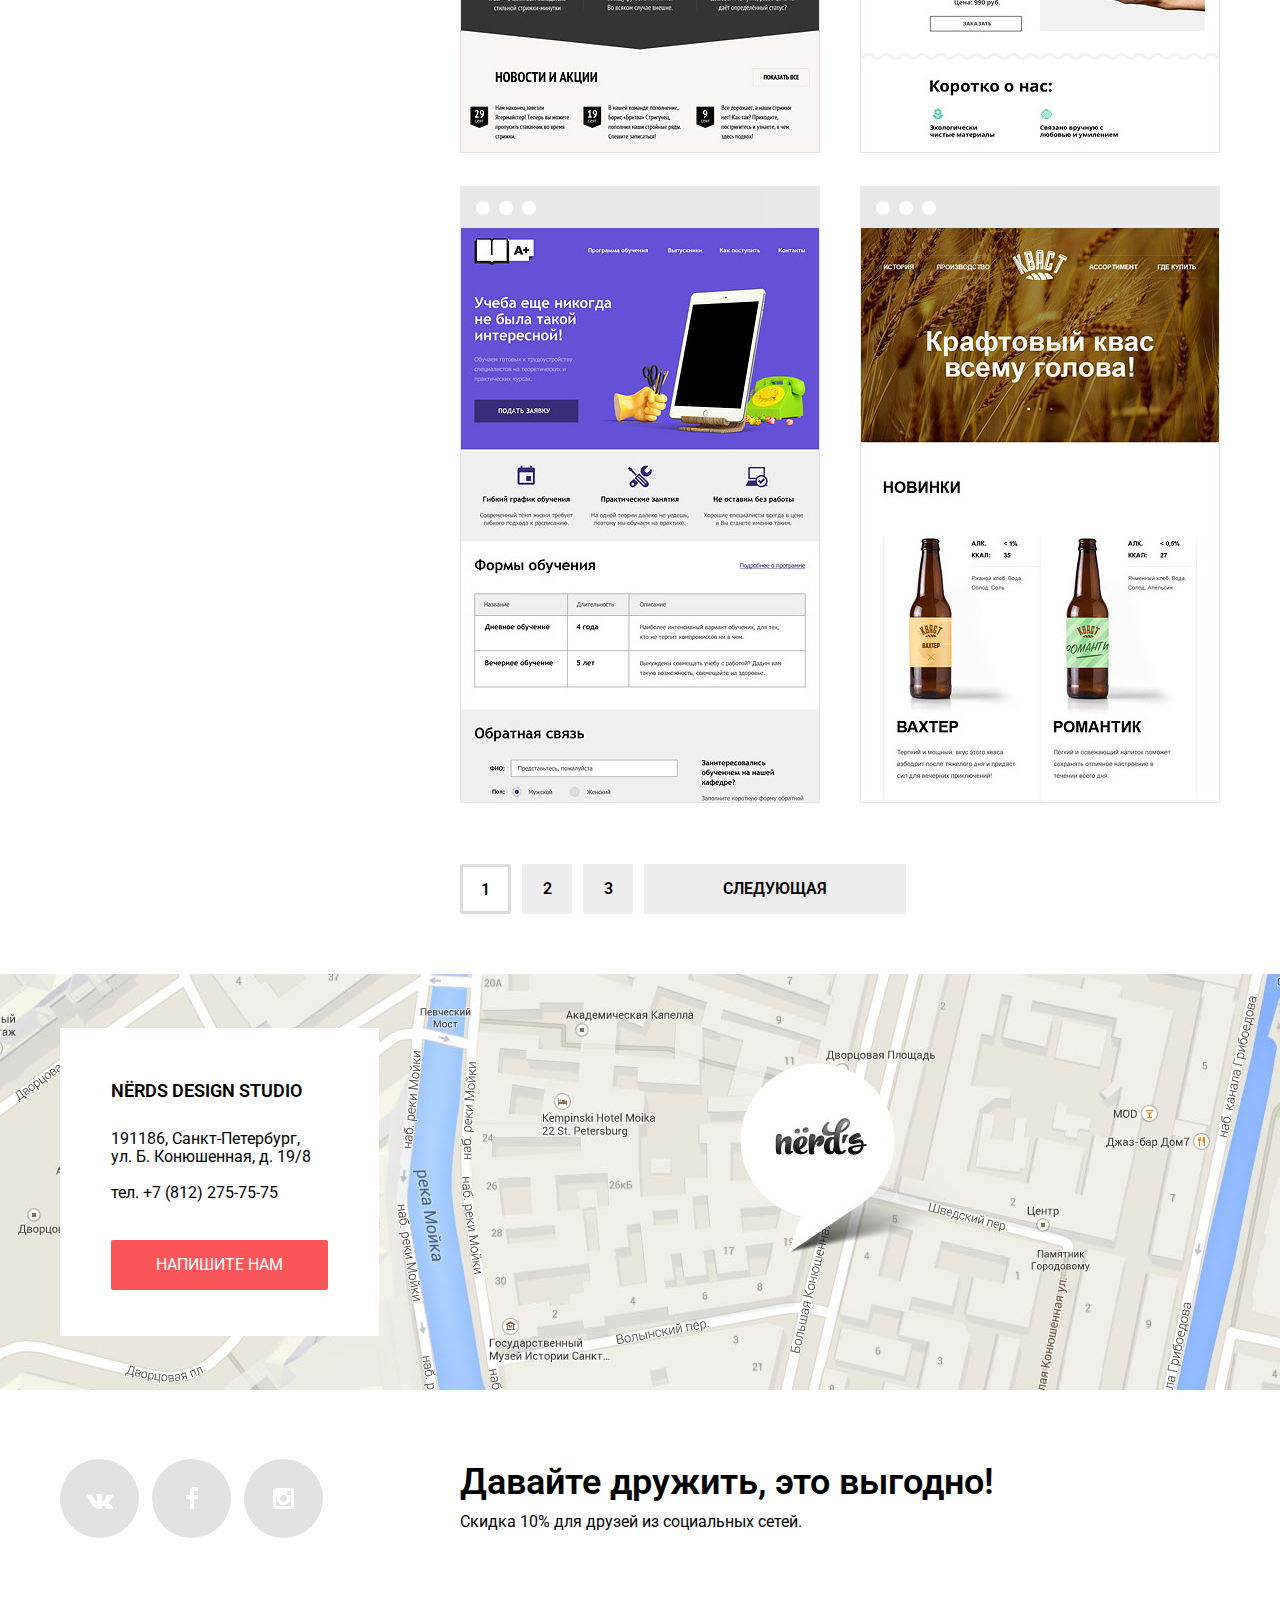
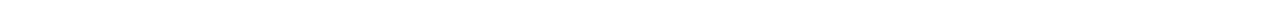
==== commit 3ebfdcd9: "Final amendments" ====
--- a/catalog.html
+++ b/catalog.html
@@ -122,74 +122,74 @@
       </section>
 
       <section class="layouts">
-        <div class="layout-item">
-          <a href="#" class="layout-pic">
-            <div class="layout-window"><span></span></div>
+        <div class="layout-item layout-sedona">
+          <div class="layout-window"><span></span></div>
+          <a href="#" class="layout-pic">
             <img src="img/catalog/img-sedona.jpg" alt="Sedona" width="360" height="576">
           </a>
           <div class="layout-hover">
             <a href="#" class="layout-title">Sedona</a>
-            <p>Информационный сайт<br> для туристов</p>
-            <a class="button layout-btn" href="#">9 900 руб.</a>
-          </div>
-        </div>
-
-        <div class="layout-item">
-          <a href="#" class="layout-pic">
-            <div class="layout-window"><span></span></div>
+            <p>Информационный сайт для туристов</p>
+            <a class="button layout-btn" href="#">9 900 руб.</a>
+          </div>
+        </div>
+
+        <div class="layout-item layout-pink">
+          <div class="layout-window"><span></span></div>
+          <a href="#" class="layout-pic">
             <img src="img/catalog/img-pink.jpg" alt="Pink App" width="360" height="576">
           </a>
           <div class="layout-hover">
             <a href="#" class="layout-title">Pink App</a>
-            <p>Продуктовый лендинг<br> приложения для iOS и Android</p>
-            <a class="button layout-btn" href="#">9 900 руб.</a>
-          </div>
-        </div>
-
-        <div class="layout-item">
-          <a href="#" class="layout-pic">
-            <div class="layout-window"><span></span></div>
+            <p>Продуктовый лендинг приложения для iOS и Android</p>
+            <a class="button layout-btn" href="#">9 900 руб.</a>
+          </div>
+        </div>
+
+        <div class="layout-item layout-barbershop">
+          <div class="layout-window"><span></span></div>
+          <a href="#" class="layout-pic">
             <img src="img/catalog/img-barbershop.jpg" alt="Barbershop" width="360" height="576">
           </a>
           <div class="layout-hover">
             <a href="#" class="layout-title">Barbershop</a>
-            <p>Сайт салона красоты.<br> Для мужчин, да</p>
-            <a class="button layout-btn" href="#">9 900 руб.</a>
-          </div>
-        </div>
-
-        <div class="layout-item">
-          <a href="#" class="layout-pic">
-            <div class="layout-window"><span></span></div>
+            <p>Сайт салона красоты. Для мужчин, да</p>
+            <a class="button layout-btn" href="#">9 900 руб.</a>
+          </div>
+        </div>
+
+        <div class="layout-item layout-mishka">
+          <div class="layout-window"><span></span></div>
+          <a href="#" class="layout-pic">
             <img src="img/catalog/img-mishka.jpg" alt="Mishka" width="360" height="576">
           </a>
           <div class="layout-hover">
             <a href="#" class="layout-title">Mishka</a>
-            <p>Интернет-магазин<br> вязаных игрушек</p>
-            <a class="button layout-btn" href="#">9 900 руб.</a>
-          </div>
-        </div>
-
-        <div class="layout-item">
-          <a href="#" class="layout-pic">
-            <div class="layout-window"><span></span></div>
+            <p>Интернет-магазин вязаных игрушек</p>
+            <a class="button layout-btn" href="#">9 900 руб.</a>
+          </div>
+        </div>
+
+        <div class="layout-item layout-aplus">
+          <div class="layout-window"><span></span></div>
+          <a href="#" class="layout-pic">
             <img src="img/catalog/img-aplus.jpg" alt="A Plus" width="360" height="576">
           </a>
           <div class="layout-hover">
             <a href="#" class="layout-title">A Plus</a>
-            <p>Лендинг курсов повышения<br> квалификации</p>
-            <a class="button layout-btn" href="#">9 900 руб.</a>
-          </div>
-        </div>
-
-        <div class="layout-item">
-          <a href="#" class="layout-pic">
-            <div class="layout-window"><span></span></div>
+            <p>Лендинг курсов повышения квалификации</p>
+            <a class="button layout-btn" href="#">9 900 руб.</a>
+          </div>
+        </div>
+
+        <div class="layout-item layout-kvast">
+          <div class="layout-window"><span></span></div>
+          <a href="#" class="layout-pic">
             <img src="img/catalog/img-kvast.jpg" alt="Kvast" width="360" height="576">
           </a>
           <div class="layout-hover">
             <a href="#" class="layout-title">Кваст</a>
-            <p>Промо-сайт производителя<br> крафтового кваса</p>
+            <p>Промо-сайт производителя крафтового кваса</p>
             <a class="button layout-btn" href="#">9 900 руб.</a>
           </div>
         </div>
@@ -210,7 +210,7 @@
     <div class="contacts-container container">
       <div class="contacts-block">
         <span class="studio-title">Nёrds design studio</span>
-        <address>191186, Санкт-Петербург,<br> ул. Б. Конюшенная, д. 19/8</address>
+        <address>191186, Санкт-Петербург, ул.&nbsp;Б.&nbsp;Конюшенная, д.&nbsp;19/8</address>
         <a class="phone" href="tel:+78122757575">тел. +7 (812) 275-75-75</a>
         <a href="#" class="button contacts-btn">Напишите нам</a>
       </div>
@@ -242,17 +242,17 @@
         <div class="contacts-popup-placeholder">
           <div class="control control-name">
             <label for="name">Ваше имя:</label>
-            <input type="text" id="name" name="name" placeholder="Представьтесь, пожалуйста" required>
+            <input type="text" id="name" name="name" placeholder="Представьтесь, пожалуйста">
           </div>
 
           <div class="control control-email">
             <label for="email">Ваш e-mail:</label>
-            <input type="email" id="email" name="email" placeholder="Для отправки ответа" required>
+            <input type="email" id="email" name="email" placeholder="Для отправки ответа">
           </div>
 
           <div class="control control-comment">
             <label for="comment">Текст письма:</label>
-            <textarea id="comment" name="comment" rows="6" placeholder="В свободной форме" required></textarea>
+            <textarea id="comment" name="comment" rows="6" placeholder="В свободной форме"></textarea>
           </div>
         </div>
       </fieldset>
--- a/css/style.min.css
+++ b/css/style.min.css
@@ -1 +1 @@
-*,:after,:before,body,html{margin:0;padding:0}.button,.sprite{display:inline-block;vertical-align:baseline}.info-nerds,.slide-title,.user-navigation a{font-weight:500}.fancy-checkbox,.fancy-radio{visibility:hidden;z-index:-1}.accuracy,.button,.filter-catalog legend,.filter-value-from,.filter-value-to,.form-btn,.layout-title,.orders,.services-title,.site-navigation a,.sorting,.sorting-filters a,.user-navigation a{text-transform:uppercase}html{-webkit-box-sizing:border-box;-moz-box-sizing:border-box;box-sizing:border-box;font-family:Roboto,Arial,sans-serif;font-size:16px}*,:after,:before{box-sizing:inherit;list-style:none}a{text-decoration:none;color:#000}.visually-hidden{position:absolute;overflow:hidden;clip:rect(0 0 0 0);height:1px;width:1px;margin:-1px;padding:0;border:0}.sprite{background:url(../img/spritesheet.png) no-repeat}.sprite-cart{width:15px;height:15px;background-position:-5px -5px}.sprite-checkbox-off{width:23px;height:23px;background-position:-30px -5px}.sprite-checkbox-on{width:27px;height:23px;background-position:-63px -5px}.sprite-close-cross{width:21px;height:21px;background-position:-5px -38px}.sprite-icon-fb{width:12px;height:22px;background-position:-36px -38px}.sprite-icon-insta{width:21px;height:21px;background-position:-58px -38px}.sprite-icon-vk{width:26px;height:15px;background-position:-58px -69px}.sprite-radio-off{width:25px;height:25px;background-position:-100px -5px}.sprite-radio-on{width:25px;height:25px;background-position:-94px -40px}.container{width:1200px;padding:0 20px;margin:0 auto}.button{padding:15px 54px;border-radius:2px;background-color:#fb565a;color:#fff;border:none;line-height:18px;max-width:250px}.button:hover{background-color:#e74246}.button:focus{background-color:#d7373b;color:rgba(255,255,255,.3);box-shadow:0 1px 2px #c13135 inset}.hero,.main-header{background-color:#eee}.main-header{padding-top:48px}.main-navigation{display:flex;align-items:stretch}.main-logo{display:block;width:280px}.main-logo:hover{opacity:.8}.main-logo:focus{opacity:.3}.site-navigation{width:600px;text-align:center;padding-top:33px}.site-navigation li{display:inline-block;vertical-align:middle;margin:0}.site-navigation a{display:block;margin:0 21px;padding-bottom:8px;font-weight:500}.site-navigation .active-page{border-bottom:2px solid #fb565a}.site-navigation a:hover{color:#fb565a}.site-navigation a:focus{color:rgba(0,0,0,.3)}.user-navigation{width:280px;text-align:right;padding-top:33px}.accuracy,.contacts-btn,.page-header,.partners-item,.social-btn{text-align:center}.user-navigation a:hover{color:#fb565a}.user-navigation a:focus{color:rgba(0,0,0,.3)}.user-navigation .sprite-cart{margin-right:26px}.hero{margin-bottom:84px}.slider{position:relative}.slide-title{display:block;font-size:56px;line-height:1;padding-bottom:24px;letter-spacing:-.38px}.slider-item{min-height:426px;background-repeat:no-repeat;display:none;padding:74px 0;line-height:1.5}.slider-item p{margin-bottom:42px;max-width:600px}.slide-active,.slider-item:target{display:block}.slide-design{background:url(../img/main/slide-design.png) right 31px bottom no-repeat}.slide-math{background:url(../img/main/slide-math.png) right 2px bottom no-repeat}.slide-hardcore{background:url(../img/main/slide-hardcore.png) right 2px bottom no-repeat}.slider-controls{position:absolute;left:50%;transform:translateX(-50%);bottom:97px}.slider-controls a{display:inline-block;vertical-align:middle;width:18px;height:18px;border-radius:50%;background:#fff;margin:0 7px;position:relative}.slider-controls .active{cursor:default}.slider-controls a.active::before{content:"";display:block;position:absolute;width:8px;height:8px;left:5px;top:5px;border:2px solid #c2c2c2;border-radius:50%}.info,.partners,.services-list{border-bottom:2px solid #eee}.services-title{font-size:24px;line-height:1.25;margin-top:20px}.services-txt{line-height:1.5;margin-top:15px;padding-bottom:31px}.services-list{display:flex;align-items:stretch;padding-bottom:80px;margin-bottom:40px}.service-item{width:300px;margin-right:100px}.service-item:last-child{margin-right:0}.service-item p{max-width:250px}.order-btn{padding:16px 40px}.service-applications .order-btn{background-color:#00ca74}.service-applications .order-btn:hover{background-color:#00bc6c}.service-applications .order-btn:focus{background-color:#00aa62;color:rgba(255,255,255,.3);box-shadow:0 1px 2px #009958 inset}.service-presentations .order-btn{background-color:#efc84a}.service-presentations .order-btn:hover{background-color:#eab534}.service-presentations .order-btn:focus{background-color:#e5a722;color:rgba(255,255,255,.3);box-shadow:0 1px 2px #ce961f inset}.info{display:flex;padding-bottom:74px}.studio-img{width:360px}.studio-txt{padding:34px 120px 0 0;width:800px}.info-nerds{font-size:45px;line-height:1}.accuracy,.info-txt,.list-item,.orders{line-height:1.5}.accuracy,.orders,.percentage,.promo-txt,.studio-title{font-weight:600}.info-txt{padding:34px 0 38px}.orders{font-size:16px}.list-item{margin-top:24px}.list-item::before{content:"";display:inline-block;vertical-align:middle;width:25px;height:2px;background:#fb565a;margin-right:11px;margin-top:-3px}.accuracy{display:block;padding-top:34px}.percentage{font-size:45px}.percentage sup{font-size:28px}.advantages{display:flex;padding-top:38px}.advantage-item{width:33%}.advantage-txt{display:block;padding-top:16px;line-height:1.1}.percentage{display:block}.partners{padding:47px 0 39px;margin-bottom:80px}.partners-list{display:flex;justify-content:center;overflow:hidden;padding-top:2px}.partners-item{width:209px;margin:0 45px;position:relative}.main-footer,.map{margin-bottom:69px}.partners-item::after{content:"";position:absolute;width:2px;height:52px;background:#eee;right:-45px;top:17px}.map,.map-placeholder{height:416px}.partners-item:last-of-type::after{display:none}.partners-item a{opacity:.2}.partners-item a:hover{opacity:1}.partners-item a:focus{opacity:.1}.map{position:relative;overflow:hidden;background:url(../img/map.jpg) center center no-repeat;background-size:cover}.contacts-container{position:absolute;left:0;top:54px;bottom:54px;margin-left:50%;transform:translateX(-50%);width:100%;max-width:1200px}.contacts-block{width:319px;height:308px;background:#fff;padding:48px 51px}.main-footer{display:flex}.social{width:400px}.social-btn{display:inline-block;vertical-align:middle;background-color:#e1e1e1;width:79px;height:79px;border-radius:50%;line-height:89px;margin-right:9px}.social-btn:focus,.social-btn:hover{background-color:#e74246}.social-btn:focus{box-shadow:0 1px 2px #c13135 inset}.social-btn:focus .sprite{opacity:.3}.promo{width:760px;padding-top:5px}.promo-txt{display:block;font-size:36px;line-height:1;padding-bottom:13px}.studio-title{display:block;font-size:18px;line-height:1.7;text-transform:uppercase;margin-bottom:20px}.contacts-block address{font-style:normal;margin-bottom:20px}.contacts-btn{padding:15px;display:block;margin-top:37px}.contacts-popup-form{position:fixed;left:50%;top:50%;margin:-295px 0 0 -480px;transform:translateY(-1000px);transition:transform .35s cubic-bezier(.4,0,1,1) 0s;width:960px;height:590px;padding:65px 100px 84px;background:#fff;box-shadow:0 0 10px rgba(0,0,0,.3)}.contacts-popup-form.opened{transform:translateY(0)}.contacts-popup-close{position:absolute;right:90px;top:79px}.contacts-popup-form fieldset{border:none;padding:0;margin:0}.contacts-popup-form .contacts-popup-placeholder{display:flex;flex-direction:row;flex-wrap:wrap;justify-content:space-between}.contacts-popup-form legend{font-size:45px;font-weight:500;margin-bottom:37px}.contacts-popup-form .control{width:100%}.contacts-popup-form .control-email,.contacts-popup-form .control-name{width:360px;margin-bottom:33px}.contacts-popup-form .control-comment{margin-bottom:43px}.contacts-popup-form label{display:block;font-weight:600;margin-bottom:9px}.contacts-popup-form input,.contacts-popup-form textarea{height:50px;line-height:50px;border:2px solid #d7dcde;color:#000;border-radius:2px;width:100%;padding:0 14px;outline:0;box-shadow:none}.contacts-popup-form textarea{height:118px;line-height:1.2;padding:11px;resize:none}.contacts-popup-form input::placeholder,.contacts-popup-form textarea::placeholder{color:#a1a1a1}.contacts-popup-form input:hover,.contacts-popup-form textarea:hover{border-color:#b4b9bb}.contacts-popup-form input:focus,.contacts-popup-form textarea:focus{border-color:#000}.contacts-popup-form input.touched:invalid,.contacts-popup-form textarea.touched:invalid{border-color:#e74246;color:#e74246}.contacts-popup-form input.touched:invalid::placeholder,.contacts-popup-form textarea.touched:invalid::placeholder{color:#e74246}.contacts-popup-form .button{padding:16px 81px}.page-header{font-size:55px;line-height:1;font-weight:500;background-color:#eee;padding:38px 0 108px}.filter-features,.filter-net,.filter-price{border:none;padding:0}.catalog{display:flex}.filters{width:260px;margin-right:140px}.filter-price{margin:19px 0 26px}.filter-net{margin:19px 0 23px}.filter-net label{display:block;margin-bottom:16px}.filter-features{margin:19px 0 32px}.filter-features label{display:block;margin-bottom:17px}.filter-catalog legend{font-weight:600;font-size:19px;line-height:1.6;margin-bottom:14px}.filter-catalog .form-btn{width:100%;text-align:center;margin-bottom:8px}.filter-price legend{margin-bottom:48px}.filter-price-placeholder{background-color:#eee;padding:39px 21px;border-radius:2px;margin-bottom:14px}.filter-price-range{background:#d7dcde;height:2px;position:relative}.filter-price-range-selected{background:#00ca74;height:2px;width:143px}.filter-price-range::after,.filter-price-range::before{content:"";display:block;position:absolute;top:-8px;width:20px;height:20px;background-color:#ababab;border:8px solid #fff;border-radius:100%;box-shadow:0 3px 2px #cccdcd;cursor:pointer}.filter-price-range::before{left:0}.filter-price-range::after{left:143px;transform:translateX(-10px)}.filter-value-placeholder{display:flex;justify-content:space-between;margin-bottom:27px}.fancy-checkbox~.sprite,.fancy-radio~.sprite,.form-btn{display:inline-block;vertical-align:middle}.filter-value-from,.filter-value-to{width:113px}.filter-value-to{text-align:right}.filter-value-from span,.filter-value-to span{display:inline-block;vertical-align:middle;width:80px;height:38px;line-height:38px;text-align:center;background-color:#eee;border-radius:2px;margin-left:6px}.fancy-checkbox{opacity:0;position:absolute}.fancy-checkbox~.sprite{margin-right:9px;width:27px;height:23px;background-position:-30px -5px;opacity:.4}.fancy-checkbox:disabled~.sprite{opacity:.3}.fancy-checkbox:hover:not(:disabled)~.sprite{opacity:1}.fancy-checkbox:checked~.sprite{background-position:-63px -5px}.fancy-radio{opacity:0;position:absolute}.fancy-radio~.sprite{margin-right:10px;width:25px;height:25px;background-position:-100px -5px;opacity:.4}.form-btn,.nav-link{height:50px;line-height:50px}.fancy-radio:checked~.sprite{background-position:-94px -40px}.fancy-radio:disabled~.sprite{opacity:.3}.fancy-radio:hover:not(:disabled)~.sprite{opacity:1}.disabled{opacity:.3}.form-btn{color:#000;background-color:#eee;border:none}.form-btn:hover{color:#000;background-color:#dfdfdf}.form-btn:active,.form-btn:focus{color:#000;background-color:#d5d5d5;box-shadow:0 3px 3px #bfbfbf inset}.nav-link{border-radius:2px;padding:0 18px;min-width:50px;text-align:center;margin-right:7px;font-weight:600}.nav-link.active{background-color:#fff;border:3px solid #dbdbdb;line-height:45px}.nav-link-next{padding:0 79px;font-weight:600}.shop-content{width:760px;margin-bottom:60px}.sorting{display:flex;flex-direction:row;justify-content:space-between;margin-bottom:55px;font-size:18px;line-height:1;font-weight:600;margin-top:23px}.pickers,.pickers li,.sorting-filters,.sorting-filters li{display:inline-block;vertical-align:baseline}.sorting-filters{margin-right:33px}.sorting-filters li{margin-left:21px}.sorting-filters a{font-size:14px;opacity:.3;font-weight:300}.sorting-filters a:hover{opacity:.6}.sorting-filters a:active,.sorting-filters a:focus{opacity:1}.pickers li{margin-left:9px}.arrow-down,.arrow-up{display:inline-block;vertical-align:middle;width:0;height:0;border-left:7px solid transparent;border-right:7px solid transparent}.pickers a{opacity:.3}.pickers a:hover{opacity:.6}.pickers a:active,.pickers a:focus{opacity:1}.arrow-up{border-bottom:11px solid}.arrow-down{border-top:11px solid}.layouts{display:flex;flex-direction:row;justify-content:space-between;flex-wrap:wrap}.layout-item{width:360px;margin-bottom:29px;overflow:hidden;position:relative}.layout-pic{display:block}.layout-window{height:41px;line-height:41px;border-radius:2px 2px 0 0;background:#4d4d4d;padding-left:16px;opacity:.12;transition:opacity .25s linear 0s}.layout-window span,.layout-window span::after,.layout-window span::before{display:inline-block;vertical-align:middle;width:14px;height:14px;border-radius:50%;background:#fff}.layout-window span{margin:0 23px;position:relative}.layout-window span::after,.layout-window span::before{content:"";position:absolute;top:0}.layout-window span::before{left:-23px}.layout-window span::after{left:23px}.layout-item:hover .layout-window{opacity:1}.layout-hover{text-align:center;background:#eee;position:absolute;left:0;right:0;bottom:0;padding:29px 29px 48px;transform:translateY(110%);transition:transform .25s linear 0s}.layout-title{display:block;padding-bottom:15px;font-size:18px;font-weight:500;line-height:1.6}.layout-hover p{color:#666;margin-bottom:31px;max-height:296px;overflow-y:auto}.layout-item:hover .layout-hover{transform:translateY(0)}.layout-btn{padding:15px 61px}.paginator{margin-top:26px}
+*,:after,:before,body,html{margin:0;padding:0}.button,.sprite{display:inline-block;vertical-align:baseline}.info-nerds,.slide-title,.user-navigation a{font-weight:500}.button,.contacts-popup-form input,.contacts-popup-form textarea,.filter-catalog .form-btn,html{font-family:Roboto,Arial,sans-serif}.fancy-checkbox,.fancy-radio{visibility:hidden;z-index:-1}.accuracy,.button,.filter-catalog legend,.filter-value-from,.filter-value-to,.form-btn,.layout-title,.orders,.services-title,.site-navigation a,.sorting,.sorting-filters a,.user-navigation a{text-transform:uppercase}html{-webkit-box-sizing:border-box;-moz-box-sizing:border-box;box-sizing:border-box;font-size:16px}*,:after,:before{box-sizing:inherit;list-style:none}a{text-decoration:none;color:#000}.visually-hidden{position:absolute;overflow:hidden;clip:rect(0 0 0 0);height:1px;width:1px;margin:-1px;padding:0;border:0}.sprite{background:url(../img/spritesheet.png) no-repeat}.sprite-cart{width:15px;height:15px;background-position:-5px -5px}.sprite-checkbox-off{width:23px;height:23px;background-position:-30px -5px}.sprite-checkbox-on{width:27px;height:23px;background-position:-63px -5px}.sprite-close-cross{width:21px;height:21px;background-position:-5px -38px}.sprite-icon-fb{width:12px;height:22px;background-position:-36px -38px}.sprite-icon-insta{width:21px;height:21px;background-position:-58px -38px}.sprite-icon-vk{width:26px;height:15px;background-position:-58px -69px}.sprite-radio-off{width:25px;height:25px;background-position:-100px -5px}.sprite-radio-on{width:25px;height:25px;background-position:-94px -40px}.container{width:1200px;padding:0 20px;margin:0 auto}.button{padding:15px 54px;border-radius:2px;background-color:#fb565a;color:#fff;border:none;line-height:18px;max-width:275px}.button:hover{background-color:#e74246}.button:focus{background-color:#d7373b;color:rgba(255,255,255,.3);box-shadow:0 1px 2px #c13135 inset}.hero,.main-header{background-color:#eee}.main-header{padding-top:48px}.main-navigation{display:flex;align-items:stretch}.main-logo{display:block;width:280px}.main-logo:hover{opacity:.8}.main-logo:focus{opacity:.3}.site-navigation{width:600px;text-align:center;padding-top:33px}.site-navigation li{display:inline-block;vertical-align:middle;margin:0}.site-navigation a{display:block;margin:0 21px;padding-bottom:8px;font-weight:500}.site-navigation .active-page{border-bottom:2px solid #fb565a}.site-navigation a:hover{color:#fb565a}.site-navigation a:focus{color:rgba(0,0,0,.3)}.user-navigation{width:280px;text-align:right;padding-top:33px}.accuracy,.contacts-btn,.page-header,.partners-item,.social-btn{text-align:center}.user-navigation a:hover{color:#fb565a}.user-navigation a:focus{color:rgba(0,0,0,.3)}.user-navigation .sprite-cart{margin-right:26px}.hero{margin-bottom:84px}.slider{position:relative}.slide-title{display:block;font-size:56px;line-height:1;padding-bottom:24px;letter-spacing:-.68px}.slider-item{min-height:426px;background-repeat:no-repeat;display:none;padding:74px 0;line-height:1.5}.slider-item p{margin-bottom:42px;max-width:600px}.slide-design .slide-title,.slide-math .slide-title{width:550px}.slide-math p{width:408px}.slide-hardcore .slide-title{width:500px;letter-spacing:0}.slide-hardcore p{width:371px}.slide-active,.slider-item:target{display:block}.slide-design{background:url(../img/main/slide-design.png) right 31px bottom no-repeat}.slide-math{background:url(../img/main/slide-math.png) right 2px bottom no-repeat}.slide-hardcore{background:url(../img/main/slide-hardcore.png) right 2px bottom no-repeat}.slider-controls{position:absolute;left:50%;transform:translateX(-50%);bottom:97px}.slider-controls a{display:inline-block;vertical-align:middle;width:18px;height:18px;border-radius:50%;background:#fff;margin:0 7px;position:relative}.slider-controls .active{cursor:default}.slider-controls a.active::before{content:"";display:block;position:absolute;width:8px;height:8px;left:5px;top:5px;border:2px solid #c2c2c2;border-radius:50%}.info,.partners,.services-list{border-bottom:2px solid #eee}.services-title{font-size:24px;line-height:1.25;margin-top:20px}.services-txt{line-height:1.5;margin-top:15px;padding-bottom:31px}.services-list{display:flex;align-items:stretch;padding-bottom:80px;margin-bottom:40px}.service-item{width:300px;margin-right:100px}.service-item:last-child{margin-right:0}.service-item p{max-width:250px}.order-btn{padding:16px 40px}.service-applications .order-btn{background-color:#00ca74}.service-applications .order-btn:hover{background-color:#00bc6c}.service-applications .order-btn:focus{background-color:#00aa62;color:rgba(255,255,255,.3);box-shadow:0 1px 2px #009958 inset}.service-presentations .order-btn{background-color:#efc84a}.service-presentations .order-btn:hover{background-color:#eab534}.service-presentations .order-btn:focus{background-color:#e5a722;color:rgba(255,255,255,.3);box-shadow:0 1px 2px #ce961f inset}.info{display:flex;padding-bottom:74px}.studio-img{width:360px}.studio-txt{padding:34px 120px 0 0;width:800px}.info-nerds{font-size:45px;line-height:1}.accuracy,.info-txt,.list-item,.orders{line-height:1.5}.accuracy,.orders,.percentage,.promo-txt,.studio-title{font-weight:600}.info-txt{padding:34px 0 38px}.orders{font-size:16px}.list-item{margin-top:24px}.list-item::before{content:"";display:inline-block;vertical-align:middle;width:25px;height:2px;background:#fb565a;margin-right:11px;margin-top:-3px}.accuracy{display:block;padding-top:34px}.percentage{font-size:45px}.percentage sup{font-size:28px}.advantages{display:flex;padding-top:38px}.advantage-item{width:33%}.advantage-txt{display:block;padding-top:16px;line-height:1.1}.percentage{display:block}.partners{padding:47px 0 39px;margin-bottom:80px}.partners-list{display:flex;justify-content:center;overflow:hidden;padding-top:2px}.partners-item{width:209px;margin:0 45px;position:relative}.main-footer,.map{margin-bottom:69px}.partners-item::after{content:"";position:absolute;width:2px;height:52px;background:#eee;right:-45px;top:17px}.map,.map-placeholder{height:416px}.partners-item:last-of-type::after{display:none}.partners-item a{opacity:.2}.partners-item a:hover{opacity:1}.partners-item a:focus{opacity:.1}.map{position:relative;overflow:hidden;background:url(../img/map.jpg) center center no-repeat;background-size:cover}.contacts-container{position:absolute;left:0;top:54px;bottom:54px;margin-left:50%;transform:translateX(-50%);width:100%;max-width:1200px}.contacts-block{width:319px;height:308px;background:#fff;padding:48px 51px}.main-footer{display:flex}.social{width:400px}.social-btn{display:inline-block;vertical-align:middle;background-color:#e1e1e1;width:79px;height:79px;border-radius:50%;line-height:89px;margin-right:9px}.social-btn:focus,.social-btn:hover{background-color:#e74246}.social-btn:focus{box-shadow:0 1px 2px #c13135 inset}.social-btn:focus .sprite{opacity:.3}.promo{width:760px;padding-top:5px}.promo-txt{display:block;font-size:36px;line-height:1;padding-bottom:13px}.studio-title{display:block;font-size:18px;line-height:1.7;text-transform:uppercase;margin-bottom:23px}.contacts-block address{font-style:normal;margin-bottom:18px}.contacts-btn{padding:16px;display:block;margin-top:37px}.contacts-popup-form{position:fixed;left:50%;top:50%;margin:-295px 0 0 -480px;transform:translateY(-1000px);transition:transform .35s cubic-bezier(.4,0,1,1) 0s;width:960px;height:590px;padding:65px 100px 84px;background:#fff;box-shadow:0 15px 50px rgba(0,0,0,.8)}.contacts-popup-form.invalid-form{animation:shake .6s}.contacts-popup-form.opened{transform:translateY(0)}.contacts-popup-close{position:absolute;right:90px;top:79px}.contacts-popup-form fieldset{border:none;padding:0;margin:0}.contacts-popup-form .contacts-popup-placeholder{display:flex;flex-direction:row;flex-wrap:wrap;justify-content:space-between}.contacts-popup-form legend{font-size:45px;font-weight:500;margin-bottom:37px}.contacts-popup-form .control{width:100%}.contacts-popup-form .control-email,.contacts-popup-form .control-name{width:360px;margin-bottom:33px}.contacts-popup-form .control-comment{margin-bottom:43px}.contacts-popup-form label{display:block;font-weight:600;margin-bottom:9px}.contacts-popup-form input,.contacts-popup-form textarea{height:50px;line-height:50px;border:2px solid #d7dcde;color:#000;border-radius:2px;width:100%;padding:0 14px;outline:0;box-shadow:none}.contacts-popup-form textarea{height:118px;line-height:1.2;padding:11px;resize:none}.contacts-popup-form input::placeholder,.contacts-popup-form textarea::placeholder{color:#a1a1a1}.contacts-popup-form input:hover:not(.invalid):not(:focus),.contacts-popup-form textarea:hover:not(.invalid):not(:focus){border-color:#b4b9bb}.contacts-popup-form input:focus,.contacts-popup-form textarea:focus{border-color:#000}.contacts-popup-form .invalid{border-color:#e74246;color:#e74246}.contacts-popup-form .invalid::placeholder{color:#e74246}.contacts-popup-form .button{padding:16px 83px}.page-header{font-size:55px;line-height:1;font-weight:500;background-color:#eee;padding:38px 0 108px}.filter-features,.filter-net,.filter-price{border:none;padding:0}.catalog{display:flex}.filters{width:260px;margin-right:140px}.filter-price{margin:19px 0 27px}.filter-net{margin:19px 0 24px}.filter-net label{display:block;margin-bottom:16px}.filter-features{margin:19px 0 32px}.filter-features label{display:block;margin-bottom:17px}.filter-catalog legend{font-weight:600;font-size:19px;line-height:1.6;margin-bottom:14px}.filter-catalog .form-btn{font-weight:500;width:100%;text-align:center;margin-bottom:8px}.filter-price legend{margin-bottom:48px}.filter-price-placeholder{background-color:#eee;padding:39px 21px;border-radius:2px;margin-bottom:14px}.filter-price-range{background:#d7dcde;height:2px;position:relative}.filter-price-range-selected{background:#00ca74;height:2px;width:143px}.filter-price-range::after,.filter-price-range::before{content:"";display:block;position:absolute;top:-8px;width:20px;height:20px;background-color:#ababab;border:8px solid #fff;border-radius:100%;box-shadow:0 3px 2px #cccdcd;cursor:pointer}.filter-price-range::before{left:0}.filter-price-range::after{left:143px;transform:translateX(-10px)}.filter-value-placeholder{display:flex;justify-content:space-between;margin-bottom:27px}.fancy-checkbox~.sprite,.fancy-radio~.sprite,.form-btn{display:inline-block;vertical-align:middle}.filter-value-from,.filter-value-to{width:113px}.filter-value-to{text-align:right}.filter-value-from span,.filter-value-to span{display:inline-block;vertical-align:middle;width:80px;height:38px;line-height:38px;text-align:center;background-color:#eee;border-radius:2px;margin-left:6px}.fancy-checkbox{opacity:0;position:absolute}.fancy-checkbox~.sprite{margin-right:7px;width:27px;height:23px;background-position:-30px -5px;opacity:.4}.fancy-checkbox:disabled~.sprite{opacity:.3}.fancy-checkbox:hover:not(:disabled)~.sprite{opacity:1}.fancy-checkbox:checked~.sprite{background-position:-63px -5px}.fancy-radio{opacity:0;position:absolute}.fancy-radio~.sprite{margin-right:8px;width:25px;height:25px;background-position:-100px -5px;opacity:.4}.form-btn,.nav-link{height:50px;line-height:50px}.fancy-radio:checked~.sprite{background-position:-94px -40px}.fancy-radio:disabled~.sprite{opacity:.3}.fancy-radio:hover:not(:disabled)~.sprite{opacity:1}.disabled{opacity:.3}.form-btn{color:#000;background-color:#eee;border:none}.form-btn:hover{color:#000;background-color:#dfdfdf}.form-btn:active,.form-btn:focus{color:#000;background-color:#d5d5d5;box-shadow:0 3px 3px #bfbfbf inset}.nav-link{border-radius:2px;padding:0 18px;min-width:50px;text-align:center;margin-right:7px;font-weight:600}.nav-link.active{background-color:#fff;border:3px solid #dbdbdb;line-height:45px}.nav-link-next{padding:0 79px;font-weight:600}.shop-content{width:760px;margin-bottom:60px}.sorting{display:flex;flex-direction:row;justify-content:space-between;margin-bottom:55px;font-size:18px;line-height:1;font-weight:600;margin-top:23px}.pickers,.pickers li,.sorting-filters,.sorting-filters li{display:inline-block;vertical-align:baseline}.sorting-filters{margin-right:33px}.sorting-filters li{margin-left:21px}.sorting-filters a{font-size:14px;opacity:.3;font-weight:300}.sorting-filters a:hover{opacity:.6}.sorting-filters a:active,.sorting-filters a:focus{opacity:1}.pickers li{margin-left:9px}.arrow-down,.arrow-up{display:inline-block;vertical-align:middle;width:0;height:0;border-left:7px solid transparent;border-right:7px solid transparent}.pickers a{opacity:.3}.pickers a:hover{opacity:.6}.pickers a:active,.pickers a:focus{opacity:1}.arrow-up{border-bottom:11px solid}.arrow-down{border-top:11px solid}.layouts{display:flex;flex-direction:row;justify-content:space-between;flex-wrap:wrap}.layout-item{width:360px;height:619px;margin-bottom:29px;overflow:hidden;position:relative}.layout-window{height:41px;line-height:41px;border-radius:2px 2px 0 0;background:#4d4d4d;padding-left:16px;opacity:.12;transition:opacity .25s linear 0s}.layout-window span,.layout-window span::after,.layout-window span::before{display:inline-block;vertical-align:middle;width:14px;height:14px;border-radius:50%;background:#fff}.layout-window span{margin:0 23px;position:relative}.layout-window span::after,.layout-window span::before{content:"";position:absolute;top:0}.layout-window span::before{left:-23px}.layout-window span::after{left:23px}.layout-item:hover .layout-window{opacity:1}.layout-hover{text-align:center;background:#eee;position:absolute;left:0;right:0;bottom:0;padding:29px 29px 47px;transform:translateY(110%);transition:transform .25s linear 0s}.layout-title{display:block;padding-bottom:15px;font-size:18px;font-weight:500;line-height:1.6}.layout-hover p{color:#666;margin:0 auto 31px;max-height:296px;overflow-y:auto;width:200px}.layout-barbershop,.layout-mishka{margin-bottom:31px}.layout-barbershop p{width:180px}.layout-barbershop .layout-hover,.layout-mishka .layout-hover{padding-bottom:43px}.layout-aplus p,.layout-kvast p,.layout-pink p{width:250px}.layout-item:hover .layout-hover{transform:translateY(0)}.layout-btn{padding:15px 61px}.paginator{margin-top:30px}@keyframes shake{0%,100%{transform:translateX(0)}10%,30%,50%,70%,90%{transform:translateX(-10px)}20%,40%,60%,80%{transform:translateX(10px)}}
